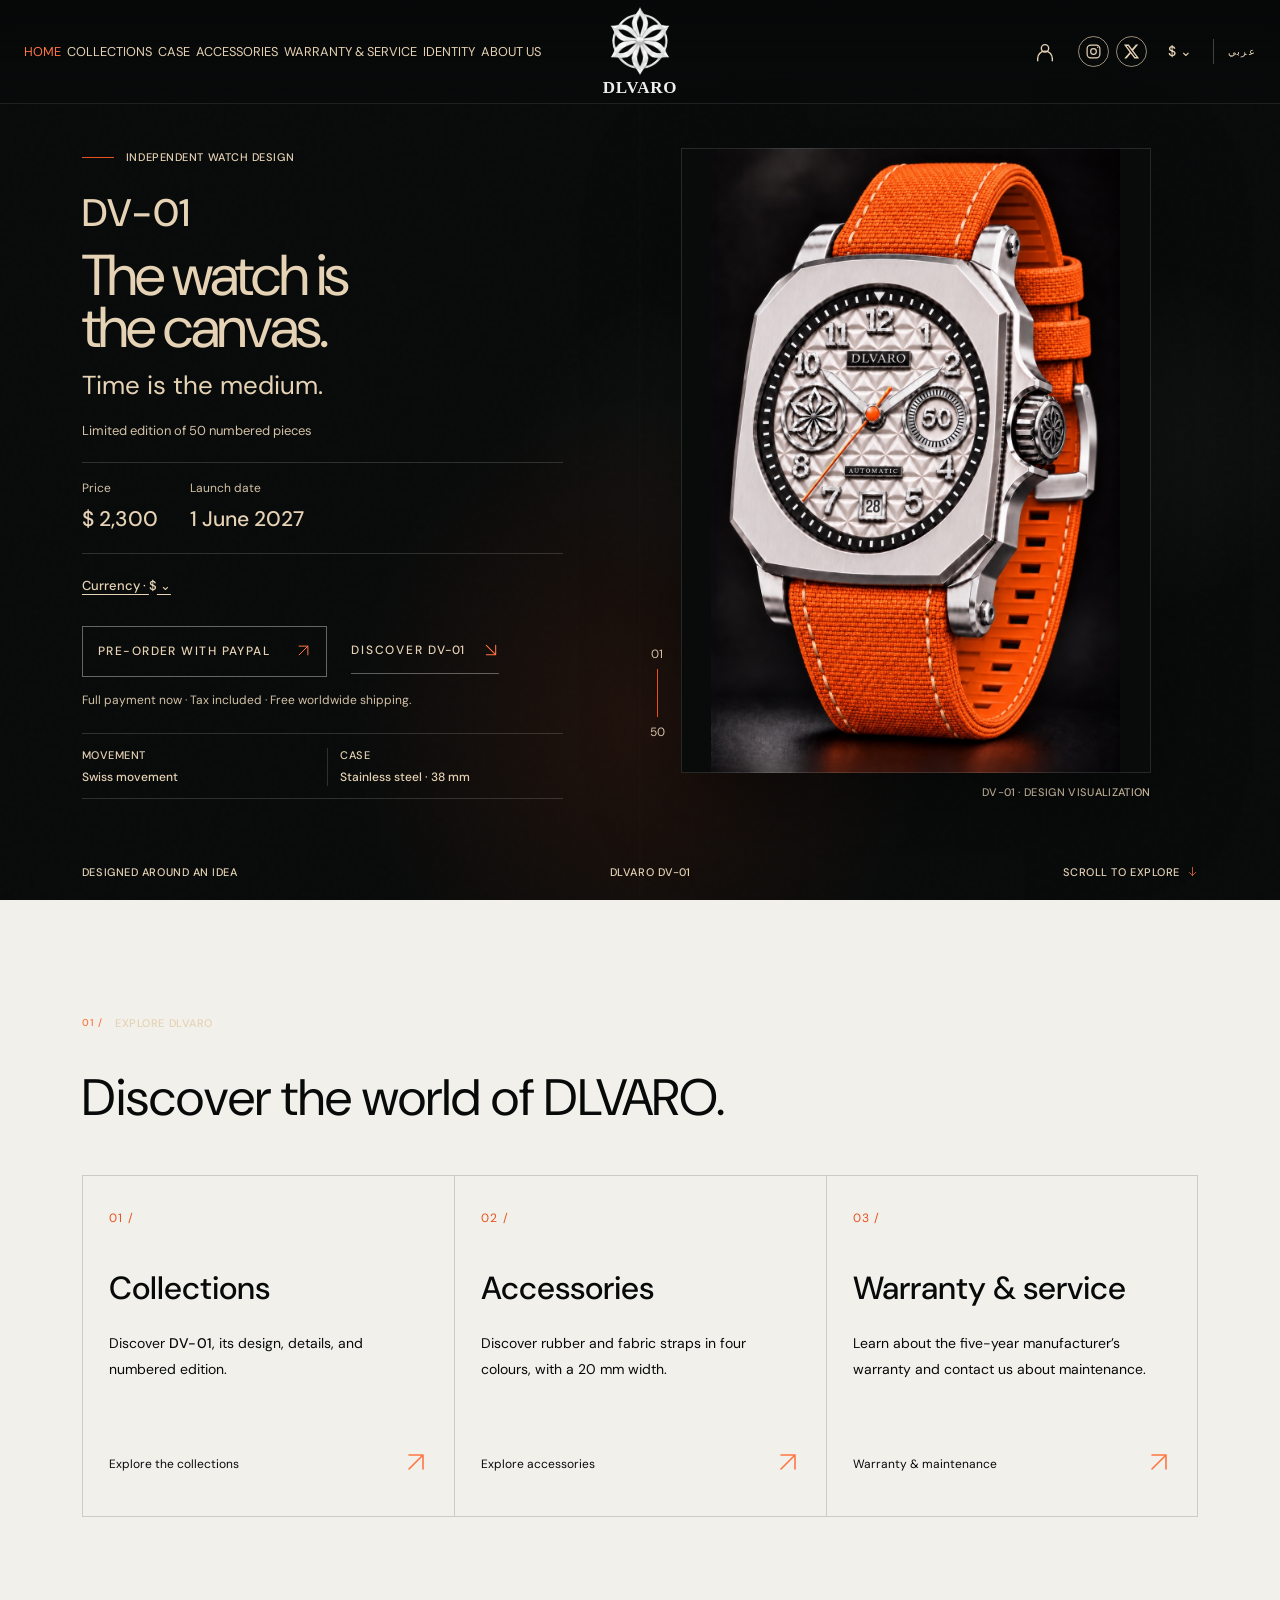
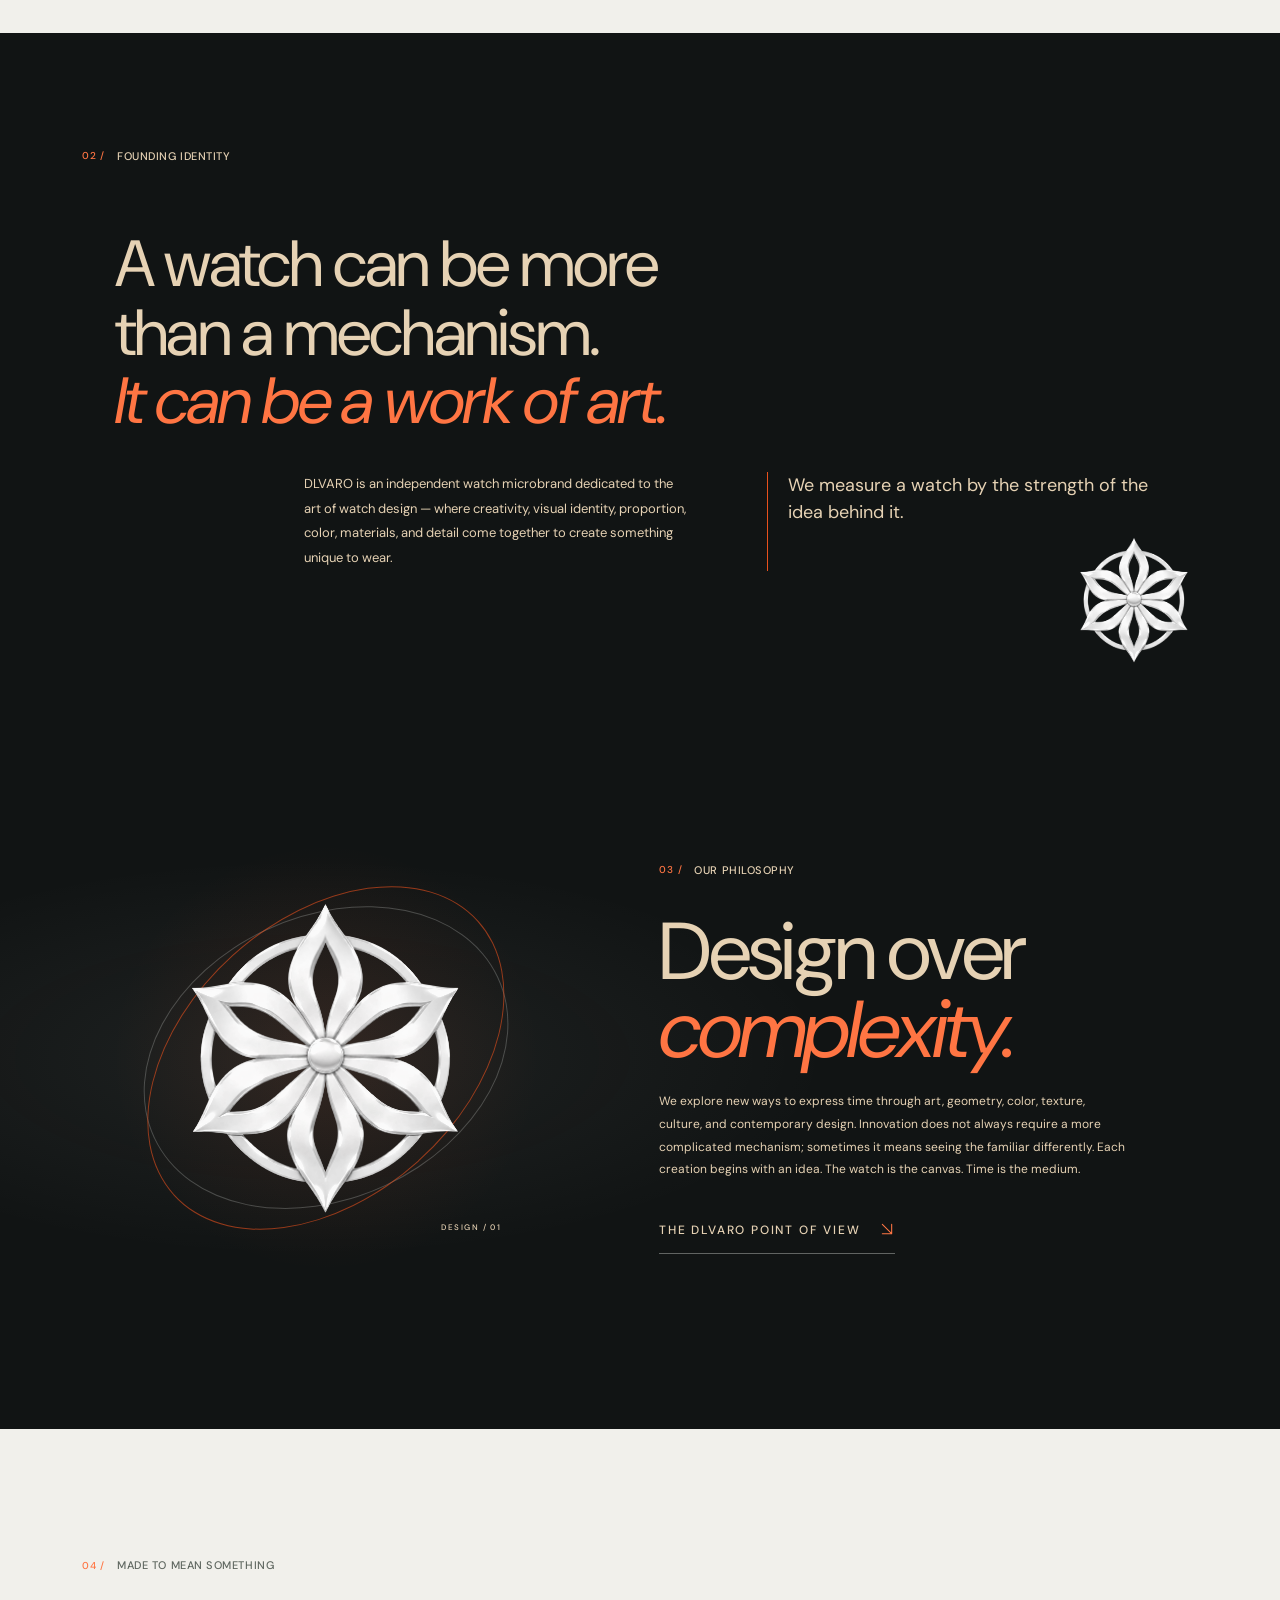
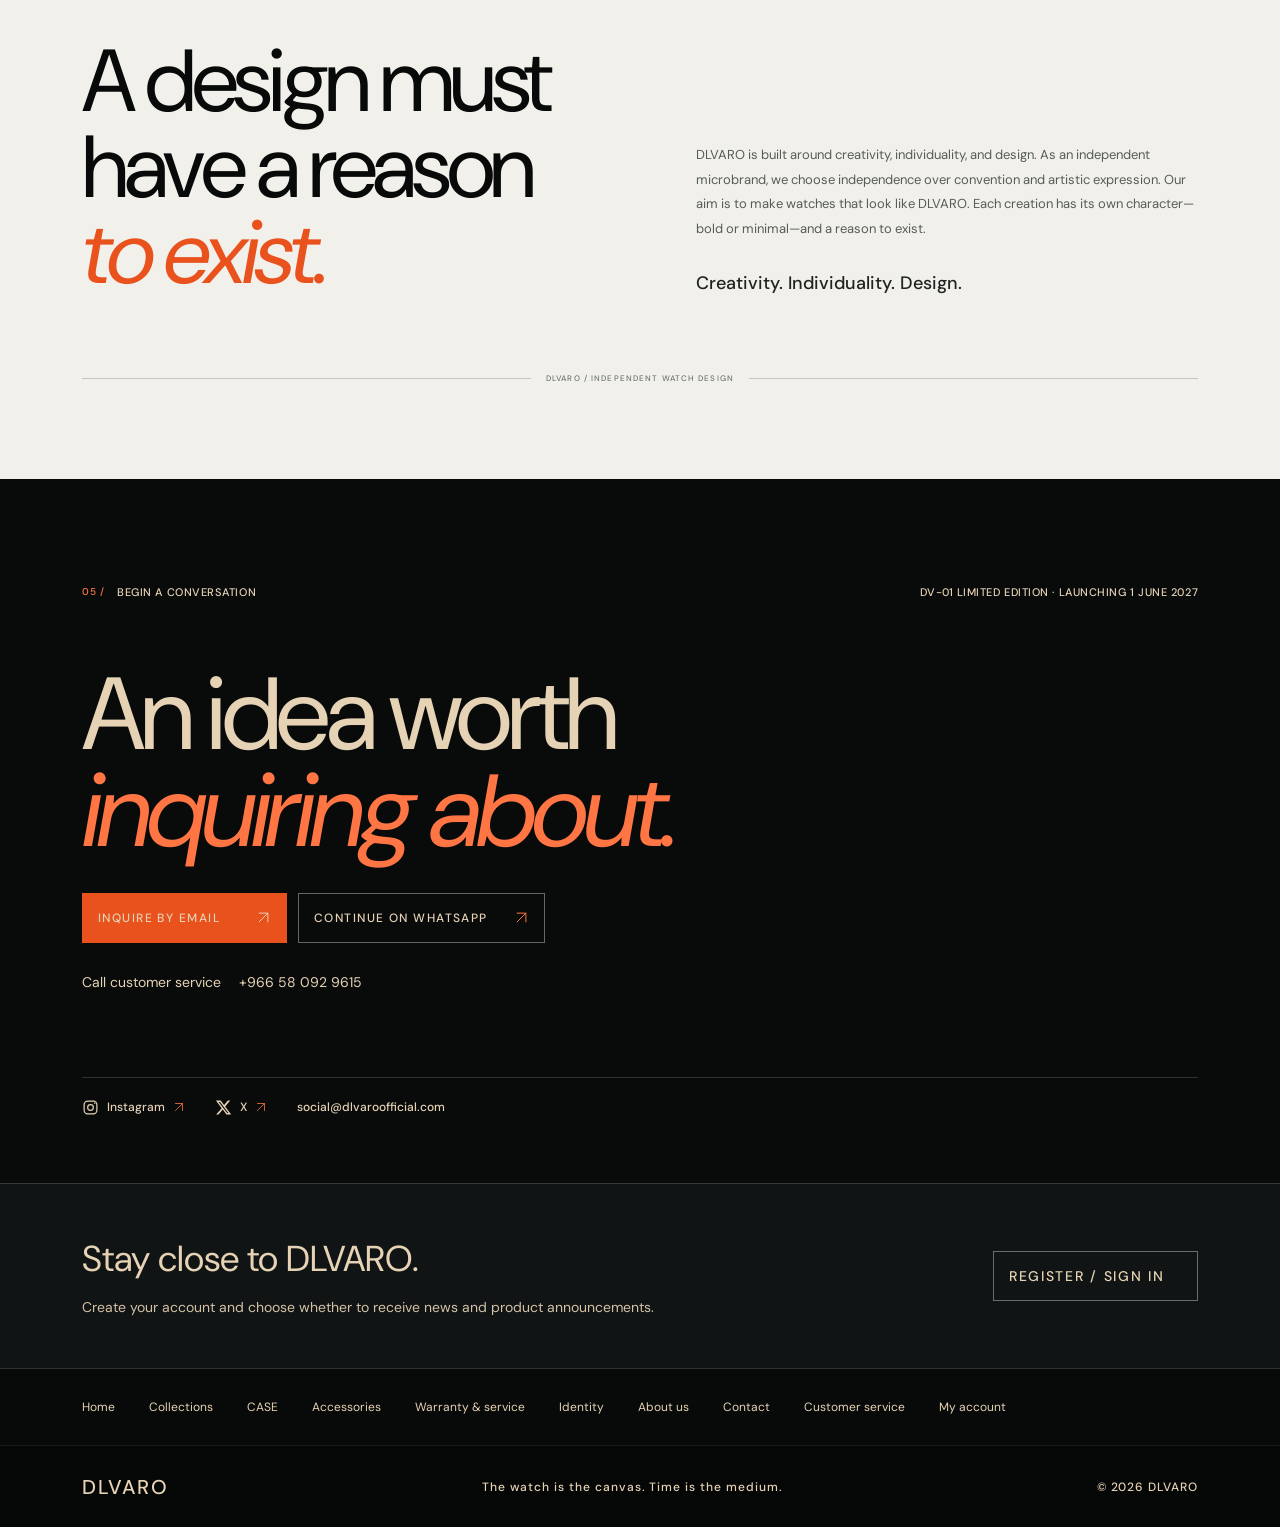
==== index.html @ 879e499f "Replace accessories imagery with four approved strap colours" ====
<!doctype html>
<html lang="en" dir="ltr">
<head>
  <meta charset="utf-8">
  <meta name="viewport" content="width=device-width, initial-scale=1">
  <meta name="theme-color" content="#090b0b">
  <meta name="description" content="Discover DLVARO DV-01: a limited edition of 50 numbered pieces. USD 2,300. Launching 1 June 2027.">
  <link rel="alternate" hreflang="en" href="index.html?lang=en">
  <link rel="alternate" hreflang="ar" href="index.html?lang=ar">
  <link rel="alternate" hreflang="x-default" href="index.html?lang=en">
  <title>DLVARO — Design over complexity</title>
  <script>try { if (!sessionStorage.getItem("dlvaro-splash-seen") && !matchMedia("(prefers-reduced-motion: reduce)").matches) document.documentElement.classList.add("splash-pending"); } catch (_) {}</script>
  <link rel="preload" as="image" href="assets/dv-01-watch-approved-20261121.jpg" fetchpriority="high" imagesrcset="assets/dv-01-watch-approved-20261121-640.jpg 640w, assets/dv-01-watch-approved-20261121.jpg 1014w" imagesizes="(min-width:1200px) 720px, 90vw">
  <link rel="preconnect" href="https://fonts.googleapis.com">
  <link rel="preconnect" href="https://fonts.gstatic.com" crossorigin>
  <link href="https://fonts.googleapis.com/css2?family=Cormorant+Garamond:wght@400;500;600&family=DM+Sans:wght@400;500;600&family=Noto+Naskh+Arabic:wght@400;500;600&family=Noto+Sans+Arabic:wght@400;500;600&display=swap" rel="stylesheet">
  <link rel="stylesheet" href="styles.css?v=extra-shine-20261121">
  <script src="image-quality.js?v=gloss-nickel-20261121" defer></script>
  <script src="app.js?v=accessories-four-20261121" defer></script>
  <link rel="stylesheet" href="currency.css?v=symbols-1">
  <script src="currency.js?v=trim-zeros-1" defer></script>
</head>
<body data-page="home">
  <a class="skip-link" href="#main" data-i18n="skip">Skip to content</a>
  <div class="brand-splash" aria-label="DLVARO opening animation">
    <button class="splash-skip" type="button" data-i18n="splashSkip">Skip intro</button>
    <div class="splash-lockup" aria-hidden="true">
      <img src="assets/dlvaro-emblem-gloss-nickel-20261121.png" width="1254" height="1254" alt="" srcset="assets/dlvaro-emblem-gloss-nickel-20261121-192.png 192w, assets/dlvaro-emblem-gloss-nickel-20261121-640.png 640w, assets/dlvaro-emblem-gloss-nickel-20261121.png 1254w" sizes="160px" decoding="async"><span class="brand-wordmark" dir="ltr">DLVARO</span>
      <p data-i18n="splashLine">The watch is the canvas. Time is the medium.</p>
    </div>
    <span class="splash-rule" aria-hidden="true"></span>
  </div>
  <header class="site-header">
    <a class="brand" href="index.html" aria-label="DLVARO home">
      <img src="assets/dlvaro-emblem-gloss-nickel-20261121.png" width="1254" height="1254" alt="" srcset="assets/dlvaro-emblem-gloss-nickel-20261121-192.png 192w, assets/dlvaro-emblem-gloss-nickel-20261121-640.png 640w, assets/dlvaro-emblem-gloss-nickel-20261121.png 1254w" sizes="160px" decoding="async"><span class="brand-wordmark" dir="ltr">DLVARO</span>
    </a>
    <nav class="primary-nav" id="primary-nav" aria-label="Primary navigation" data-i18n-aria="navLabel">
      <a href="index.html" data-i18n="navHome">Home</a>
      <a href="products.html" data-i18n="navProducts">Collections</a><a href="case.html" data-i18n="navCase">CASE</a>
      <a href="accessories.html" data-i18n="navAccessories">Accessories</a>
      <a href="service.html" data-i18n="navService">Warranty & service</a>
      <a href="identity.html" data-i18n="navVisualIdentity">Identity</a>
      <a href="about.html" data-i18n="navAbout">About us</a>
    </nav>
    <div class="header-actions"><a class="account-link-header" href="account.html" aria-label="My account" data-i18n-aria="accountNav"><svg viewBox="0 0 24 24" width="22" height="22" fill="none" stroke="currentColor" stroke-width="1.5" aria-hidden="true"><circle cx="12" cy="8" r="4"/><path d="M4 22v-3a8 8 0 0 1 16 0v3"/></svg></a>
      <a class="inquire-link" href="index.html#contact"><span data-i18n="navInquire">Inquire</span><span aria-hidden="true"><svg class='direction-arrow' viewBox='0 0 24 24' aria-hidden='true' focusable='false'><path d='M5 19 19 5M5 5h14v14'/></svg></span></a>
      <div class="header-social" aria-label="DLVARO social media">
        <a href="https://www.instagram.com/dlvaroofficial" target="_blank" rel="noopener noreferrer" aria-label="Instagram — DLVARO official profile"><svg class="social-icon instagram-icon" viewBox="0 0 24 24" aria-hidden="true"><rect x="3" y="3" width="18" height="18" rx="5"/><circle cx="12" cy="12" r="4"/><circle class="instagram-dot" cx="18" cy="6" r="1"/></svg></a>
        <a href="https://x.com/dlvaroofficial" target="_blank" rel="noopener noreferrer" aria-label="X — DLVARO official profile"><svg class="social-icon x-icon" viewBox="0 0 24 24" aria-hidden="true"><path d="M18.244 2.25h3.308l-7.227 8.26 8.502 11.24h-6.657l-5.214-6.817-5.967 6.817H1.68l7.73-8.835L1.254 2.25h6.826l4.713 6.231zm-1.161 17.52h1.833L7.084 4.126H5.117z"/></svg></a>
      </div>
      <button class="language-toggle" type="button" aria-label="Switch language">عربي</button>
      <button class="menu-toggle" type="button" aria-label="Open menu" aria-controls="primary-nav" aria-expanded="false"><span></span><span></span></button>
    </div>
  </header>

  <main id="main"><section class="hero" id="home" aria-labelledby="hero-title">
      <div class="hero-grain" aria-hidden="true"></div>
      <div class="hero-copy reveal">
        <p class="eyebrow"><span class="eyebrow-line"></span><span data-i18n="heroEyebrow">Independent watch design</span></p>
        <p class="hero-model" data-watch="model">DV-01</p>
        <h1 id="hero-title"><span data-i18n="heroLine1">The watch is</span><br><span data-i18n="heroLine2">the canvas.</span></h1>
        <p class="hero-subtitle" data-i18n="heroSubtitle">Time is the medium.</p>
        <p class="edition-summary" data-i18n="editionSummary">Limited edition of 50 numbered pieces</p>
<dl class="launch-details">
  <div><dt data-i18n="priceLabel">Price</dt><dd data-product-price aria-live="polite">$2,300</dd></div>
  <div><dt data-i18n="launchLabel">Launch date</dt><dd><time datetime="2027-06-01" data-i18n="launchDate">1 June 2027</time></dd></div>
</dl>
<div class="hero-product-actions"><a class="button-outline launch-cta" href="checkout.html?product=watch"><span data-i18n="watchCta">Pre-order with PayPal</span><span aria-hidden="true"><svg class='direction-arrow' viewBox='0 0 24 24' aria-hidden='true' focusable='false'><path d='M5 19 19 5M5 5h14v14'/></svg></span></a><a class="text-link" href="dv-01.html"><span data-i18n="heroCta">Discover DV-01</span><span class="link-arrow" aria-hidden="true"><svg class='direction-arrow' viewBox='0 0 24 24' aria-hidden='true' focusable='false'><path d='M5 5 19 19M5 19h14V5'/></svg></span></a></div>
<p class="interest-help" data-i18n="interestHelp">Full payment now · Tax included · Free worldwide shipping.</p>
        <div class="hero-technical" aria-label="DV-01 technical highlights" data-i18n-aria="technicalHighlights">
          <div><span data-i18n="specMovement">Movement</span><strong data-watch="movement">Swiss movement</strong></div>
          <div><span data-i18n="specCase">Case</span><strong data-watch="case">Stainless steel · 38 mm</strong></div>
          
        </div>
      </div>
      <div class="hero-product reveal">
        <div class="hero-image-frame"><img src="assets/dv-01-watch-approved-20261121.jpg" alt="DLVARO DV-01 Limited Edition watch with a silver case and orange hybrid strap" data-i18n-alt="heroWatchAlt" fetchpriority="high" srcset="assets/dv-01-watch-approved-20261121-640.jpg 640w, assets/dv-01-watch-approved-20261121.jpg 1014w" sizes="(min-width:1200px) 720px, 90vw" decoding="async"></div>
        <div class="hero-index"><span>01</span><span class="index-rule"></span><span>50</span></div>
        <p class="hero-caption" data-i18n="heroCaption">A first expression of the DLVARO identity</p>
      </div>
      <div class="hero-bottom"><span data-i18n="heroBottomLeft">Designed around an idea</span><span dir="ltr">DLVARO DV-01</span><span data-i18n="heroBottomRight">Scroll to explore&nbsp; <svg class='direction-arrow' viewBox='0 0 24 24' aria-hidden='true' focusable='false'><path d='M12 3v18M5 14l7 7 7-7'/></svg></span></div>
    </section><section class="site-sections section-pad" aria-labelledby="sections-title"><div class="section-kicker reveal"><span>01 /</span><span data-i18n="explore">Explore DLVARO</span></div><h2 id="sections-title" class="reveal" data-i18n="sectionsTitle">Three ways to explore.</h2><div class="section-cards">
  <a class="section-card reveal" href="products.html"><span class="section-number">01 /</span><h3 data-i18n="navProducts">Collections</h3><p data-i18n="productsShort">Discover DV-01, its design, details, and numbered edition.</p><span class="section-card-cta"><span data-i18n="exploreProducts">Explore the collections</span><span aria-hidden="true"><svg class='direction-arrow' viewBox='0 0 24 24' aria-hidden='true' focusable='false'><path d='M5 19 19 5M5 5h14v14'/></svg></span></span></a>
  <a class="section-card reveal" href="accessories.html"><span class="section-number">02 /</span><h3 data-i18n="navAccessories">Accessories</h3><p data-i18n="accessoriesShort">Discover rubber and fabric straps in eight colours, with a 20 mm width.</p><span class="section-card-cta"><span data-i18n="exploreAccessories">Explore accessories</span><span aria-hidden="true"><svg class='direction-arrow' viewBox='0 0 24 24' aria-hidden='true' focusable='false'><path d='M5 19 19 5M5 5h14v14'/></svg></span></span></a>
  <a class="section-card reveal" href="service.html"><span class="section-number">03 /</span><h3 data-i18n="navService">Warranty & service</h3><p data-i18n="serviceShort">Learn about the five-year manufacturer’s warranty and contact us about maintenance.</p><span class="section-card-cta"><span data-i18n="exploreService">Contact for support</span><span aria-hidden="true"><svg class='direction-arrow' viewBox='0 0 24 24' aria-hidden='true' focusable='false'><path d='M5 19 19 5M5 5h14v14'/></svg></span></span></a>
</div></section><section class="manifesto section-pad" id="identity">
      <div class="section-kicker reveal"><span>02 /</span><span data-i18n="manifestoKicker">Founding identity</span></div>
      <div class="manifesto-body reveal">
        <h2 data-i18n="manifestoQuote">A watch can be more than a mechanism.<br><em>It can be a work of art.</em></h2>
        <div class="manifesto-detail">
          <p data-i18n="manifestoText">DLVARO is an independent watch microbrand dedicated to the art of watch design — where creativity, visual identity, proportion, color, materials, and detail come together to create something unique to wear.</p>
          <p class="manifesto-note" data-i18n="manifestoNote">We measure a watch by the strength of the idea behind it.</p>
        </div>
      </div>
      <div class="manifesto-stamp" aria-hidden="true"><img src="assets/dlvaro-emblem-gloss-nickel-20261121.png" alt="" width="1254" height="1254" loading="lazy" decoding="async" srcset="assets/dlvaro-emblem-gloss-nickel-20261121-192.png 192w, assets/dlvaro-emblem-gloss-nickel-20261121-640.png 640w, assets/dlvaro-emblem-gloss-nickel-20261121.png 1254w" sizes="(min-width:1200px) 720px, 90vw"></div>
    </section><section class="philosophy section-pad">
      <div class="philosophy-visual" aria-hidden="true"><div class="orbit orbit-one"></div><div class="orbit orbit-two"></div><div class="orbit-core"><img src="assets/dlvaro-emblem-gloss-nickel-20261121.png" alt="" width="1254" height="1254" loading="lazy" decoding="async" srcset="assets/dlvaro-emblem-gloss-nickel-20261121-192.png 192w, assets/dlvaro-emblem-gloss-nickel-20261121-640.png 640w, assets/dlvaro-emblem-gloss-nickel-20261121.png 1254w" sizes="(min-width:1200px) 720px, 90vw"></div><span class="orbit-label">DESIGN / 01</span></div>
      <div class="philosophy-copy reveal">
        <div class="section-kicker"><span>03 /</span><span data-i18n="philosophyKicker">Our philosophy</span></div>
        <h2 data-i18n="philosophyTitle">Design over<br><em>complexity.</em></h2>
        <p data-i18n="philosophyText">Innovation does not always require a more complicated mechanism. Sometimes it is seeing the familiar differently. Each creation begins with an idea. The watch is the canvas. Time is the medium.</p>
        <a class="text-link" href="about.html"><span data-i18n="philosophyCta">The DLVARO point of view</span><span class="link-arrow" aria-hidden="true"><svg class='direction-arrow' viewBox='0 0 24 24' aria-hidden='true' focusable='false'><path d='M5 5 19 19M5 19h14V5'/></svg></span></a>
      </div>
    </section><section class="story section-pad" id="story">
      <div class="section-kicker reveal"><span>04 /</span><span data-i18n="storyKicker">Made to mean something</span></div>
      <div class="story-grid">
        <h2 class="reveal" data-i18n="storyTitle">A design must<br>have a reason<br><em>to exist.</em></h2>
        <div class="story-text reveal">
          <p data-i18n="storyText">DLVARO is built around creativity, individuality, and design. As an independent microbrand, we choose independence over convention and artistic expression. Our aim is to make watches that look like DLVARO. Each creation has its own character—bold or minimal—and a reason to exist.</p>
          <p class="story-signoff" data-i18n="storySignoff">Creativity. Individuality. Design.</p>
        </div>
      </div>
      <div class="story-rule"><span></span><span>DLVARO / INDEPENDENT WATCH DESIGN</span><span></span></div>
    </section><section class="contact section-pad" id="contact">
      <div class="contact-top reveal"><div class="section-kicker"><span>05 /</span><span data-i18n="contactKicker">Begin a conversation</span></div><p><span>DV-01 LIMITED EDITION · </span><span data-watch="availability">Coming soon</span></p></div>
      <h2 class="contact-title reveal" data-i18n="contactTitle">An idea worth<br><em>inquiring about.</em></h2>
      <div class="contact-actions reveal">
        <a class="button-solid" href="mailto:social@dlvaroofficial.com?subject=DV-01%20Limited%20Edition%20Inquiry"><span data-i18n="emailCta">Inquire by email</span><span aria-hidden="true"><svg class='direction-arrow' viewBox='0 0 24 24' aria-hidden='true' focusable='false'><path d='M5 19 19 5M5 5h14v14'/></svg></span></a>
        <a class="button-outline light" href="https://wa.me/966580929615" target="_blank" rel="noopener noreferrer"><span data-i18n="whatsappCta">Continue on WhatsApp</span><span aria-hidden="true"><svg class='direction-arrow' viewBox='0 0 24 24' aria-hidden='true' focusable='false'><path d='M5 19 19 5M5 5h14v14'/></svg></span></a>
      </div>
      <div class="contact-phone"><a class="customer-phone" href="tel:+966580929615"><span data-i18n="phoneCta">Call customer service</span><bdi dir="ltr">+966 58 092 9615</bdi></a></div><div class="social-links"><a href="https://www.instagram.com/dlvaroofficial" target="_blank" rel="noopener noreferrer"><svg class="social-icon instagram-icon" viewBox="0 0 24 24" aria-hidden="true"><rect x="3" y="3" width="18" height="18" rx="5"/><circle cx="12" cy="12" r="4"/><circle class="instagram-dot" cx="18" cy="6" r="1"/></svg><span>Instagram</span><span aria-hidden="true"><svg class='direction-arrow' viewBox='0 0 24 24' aria-hidden='true' focusable='false'><path d='M5 19 19 5M5 5h14v14'/></svg></span></a><a href="https://x.com/dlvaroofficial" target="_blank" rel="noopener noreferrer"><svg class="social-icon x-icon" viewBox="0 0 24 24" aria-hidden="true"><path d="M18.244 2.25h3.308l-7.227 8.26 8.502 11.24h-6.657l-5.214-6.817-5.967 6.817H1.68l7.73-8.835L1.254 2.25h6.826l4.713 6.231zm-1.161 17.52h1.833L7.084 4.126H5.117z"/></svg><span>X</span><span aria-hidden="true"><svg class='direction-arrow' viewBox='0 0 24 24' aria-hidden='true' focusable='false'><path d='M5 19 19 5M5 5h14v14'/></svg></span></a><a href="mailto:social@dlvaroofficial.com">social@dlvaroofficial.com</a></div>
    </section></main>

  <section class="membership-invite"><div><h2 data-i18n="joinTitle" >Stay close to DLVARO.</h2><p data-i18n="joinText" >Create your account and choose whether to receive news and product announcements.</p></div><a class="button-outline" href="account.html" data-i18n="joinCta">Register / Sign in</a></section>
<nav class="footer-map" aria-label="Site map" data-i18n-aria="siteMap">
  <a href="index.html" data-i18n="navHome">Home</a><a href="products.html" data-i18n="navProducts">Collections</a><a href="case.html" data-i18n="navCase">CASE</a><a href="accessories.html" data-i18n="navAccessories">Accessories</a><a href="service.html" data-i18n="navService">Warranty & service</a><a href="identity.html" data-i18n="navVisualIdentity">Identity</a>
      <a href="about.html" data-i18n="navAbout">About us</a><a href="index.html#contact" data-i18n="navContact">Contact</a>
<a href="service.html#customer-service" data-i18n="customerService">Customer service</a><a href="account.html" data-i18n="accountNav">My account</a></nav>
<footer class="site-footer"><a class="footer-brand" href="index.html">DLVARO</a><p data-i18n="footerLine">The watch is the canvas. Time is the medium.</p><span>© <span id="year"></span> DLVARO</span></footer>
</body>
</html>
---- styles.css ----
:root {
  color-scheme: dark;
  --ink: #080a0a;
  --ink-raised: #111414;
  --ink-panel: #171a19;
  --paper: #e8e7e1;
  --paper-soft: #f1f0eb;
  --text-warm: #e6d2b4;
  --text-warm-soft: #d4c2a7;
  --silver: #c9cbc7;
  --silver-muted: #9da29e;
  --orange: #e9511d;
  --orange-light: #ff7543;
  --rule-dark: rgba(238, 240, 234, .16);
  --rule-light: rgba(17, 20, 19, .17);
  --serif: var(--sans);
  --sans: "DM Sans", "Helvetica Neue", Arial, sans-serif;
  --arabic-serif: var(--arabic-sans);
  --arabic-sans: "Noto Sans Arabic", "Geeza Pro", Tahoma, sans-serif;
  --page-pad: clamp(22px, 6.4vw, 112px);
  --content: 1440px;
}
* { box-sizing: border-box; }
.model-code { display: inline-block; white-space: nowrap; font-family: var(--sans) !important; font-variant-numeric: lining-nums; font-feature-settings: normal; font-weight: 500; letter-spacing: .015em; }
.brand-splash {
  position: fixed; z-index: 1000; inset: 0; display: grid; place-items: center; overflow: hidden;
  background: radial-gradient(ellipse at 50% 52%, rgba(225, 230, 225, .08), transparent 31%), #080a0a;
  color: var(--text-warm); opacity: 0; visibility: hidden; pointer-events: none;
  transition: opacity .55s ease, visibility .55s ease;
}
.brand-splash::before {
  content: ""; position: absolute; inset: 0; opacity: .15; pointer-events: none;
  background: linear-gradient(90deg, transparent calc(50% - .5px), rgba(238, 240, 234, .22) 50%, transparent calc(50% + .5px));
}
.splash-pending .brand-splash { opacity: 1; visibility: visible; pointer-events: auto; animation: splash-failsafe 3.2s linear forwards; }
.splash-exit .brand-splash { opacity: 0; pointer-events: none; }
.splash-lockup { position: relative; display: grid; justify-items: center; gap: 20px; opacity: 0; animation: splash-lockup-reveal .95s .12s cubic-bezier(.2,.7,.25,1) forwards; }
.splash-lockup img { width: clamp(180px, 27vw, 310px); max-height: 47svh; object-fit: contain; filter: drop-shadow(0 20px 45px rgba(0,0,0,.55)); }
.splash-lockup p { color: var(--text-warm); font: 500 9px/1.5 var(--sans); letter-spacing: .22em; text-align: center; text-transform: uppercase; }
.splash-rule { position: absolute; top: calc(50% + clamp(110px, 25vh, 230px)); width: 58px; height: 1px; background: var(--orange); transform: scaleX(0); animation: splash-rule-reveal .75s .4s ease-out forwards; }
.splash-skip { position: absolute; z-index: 1; top: 26px; inset-inline-end: var(--page-pad); padding: 9px 12px; border: 1px solid rgba(238,240,234,.28); background: transparent; color: var(--text-warm); cursor: pointer; font: 500 8px/1.5 var(--sans); letter-spacing: .14em; text-transform: uppercase; }
.splash-skip:hover { border-color: var(--orange-light); color: var(--text-warm); }
@keyframes splash-lockup-reveal { from { opacity: 0; transform: translateY(14px) scale(.97); filter: blur(7px); } to { opacity: 1; transform: translateY(0) scale(1); filter: blur(0); } }
@keyframes splash-rule-reveal { to { transform: scaleX(1); } }
@keyframes splash-failsafe { 0%, 82% { opacity: 1; visibility: visible; } 100% { opacity: 0; visibility: hidden; } }
html { scroll-behavior: smooth; scroll-padding-top: 88px; }
body {
  margin: 0;
  background: var(--ink);
  color: var(--text-warm);
  font: 400 14px/1.7 var(--sans);
  -webkit-font-smoothing: antialiased;
  text-rendering: optimizeLegibility;
}
body.menu-open { overflow: hidden; }
a { color: inherit; text-decoration: none; }
button { font: inherit; }
img { display: block; max-width: 100%; }
h1, h2, h3, p, figure { margin: 0; }
::selection { color: var(--text-warm); background: var(--orange); }
:focus-visible { outline: 2px solid var(--orange-light); outline-offset: 4px; }
.skip-link {
  position: fixed; z-index: 100; top: 10px; inset-inline-start: 10px;
  padding: 10px 16px; color: var(--text-warm); background: var(--orange);
  transform: translateY(-160%);
}
.skip-link:focus { transform: translateY(0); }
.site-header {
  position: absolute; inset: 0 0 auto; z-index: 20;
  height: 104px; padding-inline: var(--page-pad);
  display: grid; grid-template-columns: 1fr auto 1fr; align-items: center;
  color: var(--text-warm);
  border-bottom: 1px solid rgba(238, 240, 234, .11);
  background: linear-gradient(180deg, rgba(6, 8, 8, .84), rgba(6, 8, 8, .18));
  backdrop-filter: blur(10px);
}
.brand { width: 96px; height: 100px; display: grid; place-items: center; }
.brand img { width: 92px; height: 98px; object-fit: contain; }
.primary-nav { display: flex; align-items: center; justify-content: center; gap: clamp(22px, 3.5vw, 52px); }
.primary-nav a, .inquire-link, .language-toggle {
  font-size: 10px; letter-spacing: .13em; text-transform: uppercase;
}
.primary-nav a { color: var(--text-warm); transition: color .2s ease; }
.primary-nav a:hover, .social-links a:hover { color: var(--orange-light); }
.header-actions { display: flex; justify-content: flex-end; align-items: center; gap: 18px; }
.inquire-link { display: inline-flex; align-items: center; gap: 9px; white-space: nowrap; }
.inquire-link span:last-child { color: var(--orange-light); font-size: 15px; }
.header-social { display: flex; align-items: center; gap: 7px; }
.header-social a {
  width: 31px; height: 31px; display: grid; place-items: center; border-radius: 50%;
  color: var(--text-warm); border: 1px solid rgba(238, 240, 234, .32);
  transition: color .2s ease, border-color .2s ease, background .2s ease;
}
.header-social a:hover { color: var(--orange-light); border-color: var(--orange-light); background: rgba(233, 81, 29, .1); }
.social-icon { display: block; width: 17px; height: 17px; flex: none; }
.instagram-icon { fill: none; stroke: currentColor; stroke-width: 1.7; }
.instagram-dot { fill: currentColor; stroke: none; }
.x-icon { fill: currentColor; }
.language-toggle {
  color: var(--text-warm); cursor: pointer; border: 0;
  border-inline-start: 1px solid rgba(238, 240, 234, .25);
  background: transparent; padding: 4px 0 4px 14px; white-space: nowrap;
}
.menu-toggle { display: none; }

main, footer { overflow: clip; }
.hero {
  position: relative; isolation: isolate; overflow: hidden;
  min-height: min(900px, 100svh); padding: 124px var(--page-pad) 76px;
  display: grid; grid-template-columns: minmax(0, .92fr) minmax(0, 1.08fr);
  align-items: center; gap: clamp(32px, 5.5vw, 84px);
  background:
    radial-gradient(ellipse at 73% 49%, rgba(218, 224, 217, .075), transparent 32%),
    radial-gradient(ellipse at 50% 80%, rgba(233, 81, 29, .11), transparent 32%),
    var(--ink);
}
.hero::before {
  content: ""; position: absolute; z-index: -1; inset: 0;
  opacity: .14; pointer-events: none;
  background: linear-gradient(90deg, transparent 49.94%, rgba(236, 238, 233, .16) 50%, transparent 50.06%);
}
.hero-grain {
  position: absolute; z-index: -1; inset: 0; pointer-events: none; opacity: .08;
  background-image: url("data:image/svg+xml,%3Csvg viewBox='0 0 180 180' xmlns='http://www.w3.org/2000/svg'%3E%3Cfilter id='n'%3E%3CfeTurbulence type='fractalNoise' baseFrequency='.94' numOctaves='3' stitchTiles='stitch'/%3E%3C/filter%3E%3Crect width='100%25' height='100%25' filter='url(%23n)' opacity='.18'/%3E%3C/svg%3E");
}
.hero-copy { position: relative; z-index: 2; max-width: 590px; }
.eyebrow, .section-kicker {
  display: flex; align-items: center; gap: 12px;
  color: var(--text-warm); font: 500 9px/1.5 var(--sans);
  letter-spacing: .18em; text-transform: uppercase;
}
.eyebrow-line { width: 32px; height: 1px; background: var(--orange); }
.hero h1 {
  margin: 34px 0 15px; max-width: 680px;
  color: var(--text-warm); font: 400 clamp(58px, 6.3vw, 92px)/.91 var(--serif);
  letter-spacing: -.042em; text-wrap: balance;
}
.hero h1 em { color: var(--text-warm-soft); font-weight: 400; }
.hero-subtitle { color: var(--text-warm); font: 400 clamp(20px, 2.1vw, 26px)/1.2 var(--serif); margin-bottom: 27px; }
.text-link {
  width: fit-content; display: inline-flex; align-items: center; gap: 19px;
  padding: 11px 0; border-bottom: 1px solid rgba(238, 240, 234, .36);
  color: var(--text-warm); font: 500 9px/1.4 var(--sans);
  letter-spacing: .15em; text-transform: uppercase;
}
.link-arrow { color: var(--orange-light); font-size: 16px; transition: transform .2s ease; }
.text-link:hover .link-arrow { transform: translate(3px, 3px); }
.hero-technical {
  display: grid; grid-template-columns: 1.1fr 1fr .8fr; gap: 10px;
  margin-top: 36px; padding: 14px 0 12px;
  border-top: 1px solid var(--rule-dark); border-bottom: 1px solid var(--rule-dark);
}
.hero-technical div { display: flex; flex-direction: column; gap: 4px; min-width: 0; }
.hero-technical div + div { padding-inline-start: 12px; border-inline-start: 1px solid var(--rule-dark); }
.hero-technical span { color: var(--text-warm); font: 500 8px/1.4 var(--sans); letter-spacing: .12em; text-transform: uppercase; }
.hero-technical strong { color: var(--text-warm); font: 500 10px/1.5 var(--sans); white-space: nowrap; }
.hero-product { position: relative; z-index: 1; width: min(100%, 470px); justify-self: center; }
.hero-image-frame {
  position: relative; width: 100%; aspect-ratio: 1087 / 1446; max-height: min(72svh, 740px);
  overflow: hidden; background: #090b0b; box-shadow: 0 28px 84px rgba(0, 0, 0, .42);
}
.hero-image-frame::after { content: ""; position: absolute; inset: 0; border: 1px solid rgba(238, 240, 234, .12); pointer-events: none; }
.hero-image-frame img { width: 100%; height: 100%; object-fit: contain; }
.hero-index {
  position: absolute; inset-inline-start: -31px; bottom: 62px;
  display: flex; flex-direction: column; align-items: center; gap: 9px;
  color: var(--text-warm-soft); font: 400 12px/1 var(--serif);
}
.index-rule { width: 1px; height: 48px; background: var(--orange); }
.hero-caption {
  position: absolute; inset-inline-end: 0; bottom: -29px;
  color: var(--text-warm); font: 500 8px/1.4 var(--sans); letter-spacing: .12em; text-transform: uppercase;
}
.hero-bottom {
  position: absolute; inset: auto var(--page-pad) 20px; z-index: 2;
  display: flex; justify-content: space-between; gap: 18px;
  color: var(--text-warm); font: 500 8px/1.4 var(--sans); letter-spacing: .14em; text-transform: uppercase;
}
.hero-bottom span:nth-child(2) { color: var(--text-warm); }
.section-pad { padding: clamp(82px, 9vw, 136px) var(--page-pad); }
.manifesto {
  position: relative; overflow: hidden; min-height: 560px;
  background: #111414; color: var(--text-warm);
}
.section-kicker span:first-child { color: var(--orange-light); font: 500 10px/1 var(--sans); letter-spacing: .08em; }
.manifesto-body { position: relative; z-index: 1; max-width: 1050px; margin: 66px auto 0; }
.manifesto h2 {
  max-width: 920px; margin-bottom: 36px;
  color: var(--text-warm); font: 400 clamp(39px, 5.1vw, 68px)/1.05 var(--serif);
  letter-spacing: -.027em; text-wrap: balance;
}
.manifesto h2 em { color: var(--orange-light); font-weight: 400; }
.manifesto-detail {
  display: grid; grid-template-columns: 1fr 1fr; gap: clamp(28px, 6vw, 80px);
  max-width: 850px; margin-inline-start: 18%; color: var(--text-warm);
  font: 400 13px/1.9 var(--sans);
}
.manifesto-note {
  padding-inline-start: 20px; border-inline-start: 1px solid var(--orange);
  color: var(--text-warm); font: 400 18px/1.5 var(--serif);
}
.manifesto-stamp {
  position: absolute; inset-inline-end: var(--page-pad); bottom: 22px;
  width: clamp(86px, 10vw, 140px); aspect-ratio: 1;
  opacity: .38; mix-blend-mode: screen; pointer-events: none;
}
.manifesto-stamp img, .orbit-core img { display: block; width: 100%; height: 100%; object-fit: contain; }
.collection { background: var(--paper); color: var(--ink); }
.collection .section-kicker, .story .section-kicker { color: #616862; }
.collection-heading { display: flex; justify-content: space-between; align-items: end; gap: 28px; margin-bottom: 38px; }
.collection-heading p { color: #515852; font: 400 18px/1.5 var(--serif); }
.watch-card {
  display: grid; grid-template-columns: minmax(240px, .75fr) minmax(0, 1.25fr);
  min-height: 520px; background: var(--ink); color: var(--text-warm);
}
.watch-edition-panel {
  position: relative; overflow: hidden; min-height: 470px; padding: 40px;
  display: flex; flex-direction: column; justify-content: center; align-items: center;
  background: radial-gradient(ellipse at 50% 54%, rgba(221, 225, 219, .1), transparent 55%), #0a0c0c;
  border-inline-end: 1px solid var(--rule-dark); text-align: center;
}
.watch-edition-panel::before, .watch-edition-panel::after {
  content: ""; position: absolute; width: 68%; height: 1px; background: rgba(238, 240, 234, .1);
}
.watch-edition-panel::before { top: 26%; }
.watch-edition-panel::after { bottom: 26%; }
.edition-overline { color: var(--text-warm); font: 500 8px/1.4 var(--sans); letter-spacing: .2em; }
.watch-edition-panel strong { color: var(--text-warm); font: 400 clamp(110px, 15vw, 210px)/.9 var(--serif); letter-spacing: -.06em; }
.watch-edition-panel>span:nth-of-type(2) { color: var(--text-warm); font: 500 8px/1.4 var(--sans); letter-spacing: .17em; text-transform: uppercase; }
.edition-divider { width: 35px; height: 1px; margin: 27px 0 18px; background: var(--orange); }
.edition-mark { color: var(--text-warm-soft); font: 400 15px/1.2 var(--serif); letter-spacing: .12em; }
.watch-information { padding: clamp(34px, 5.4vw, 74px); display: flex; flex-direction: column; align-items: flex-start; }
.watch-topline { display: flex; align-items: center; gap: 12px; color: var(--text-warm); font: 500 8px/1.5 var(--sans); letter-spacing: .14em; text-transform: uppercase; }
.orange-dot { width: 6px; height: 6px; flex: none; border-radius: 50%; background: var(--orange); }
.watch-information h2 { margin-top: 24px; color: var(--text-warm); font: 400 clamp(66px, 8vw, 104px)/.92 var(--serif); letter-spacing: -.05em; }
.watch-subtitle { margin: 4px 0 20px; color: var(--orange-light); font: 400 18px/1.4 var(--serif); }
.watch-description { max-width: 490px; margin-bottom: 27px; color: var(--text-warm); font: 400 12px/1.85 var(--sans); }
.watch-specs { display: grid; grid-template-columns: repeat(2, minmax(0, 1fr)); width: 100%; margin-bottom: 27px; border-top: 1px solid var(--rule-dark); }
.watch-specs div { display: flex; flex-direction: column; gap: 4px; min-width: 0; padding: 12px 10px 12px 0; border-bottom: 1px solid var(--rule-dark); }
.watch-specs span { color: var(--text-warm); font: 500 8px/1.5 var(--sans); letter-spacing: .12em; text-transform: uppercase; }
.watch-specs strong { color: var(--text-warm); font: 500 10px/1.6 var(--sans); }
.button-outline, .button-solid {
  display: inline-flex; align-items: center; justify-content: space-between; gap: 26px;
  min-width: 205px; padding: 13px 15px; border: 1px solid rgba(238, 240, 234, .4);
  color: var(--text-warm); font: 500 9px/1.5 var(--sans); letter-spacing: .12em; text-transform: uppercase;
  transition: background .2s ease, border-color .2s ease, color .2s ease;
}
.button-outline:hover { border-color: var(--orange); background: var(--orange); color: var(--text-warm); }
.button-outline span:last-child, .button-solid span:last-child { color: var(--orange-light); font-size: 15px; }
.button-solid { border-color: var(--orange); background: var(--orange); color: var(--text-warm); }
.button-solid:hover { border-color: var(--orange-light); background: var(--orange-light); }
.button-solid span:last-child { color: var(--text-warm); }
.coming-soon { margin-top: 12px; color: var(--text-warm); font: 500 9px/1.5 var(--sans); letter-spacing: .1em; }
.watch-page-link { margin-top: 18px; color: var(--text-warm); font-size: 10px; border-bottom: 1px solid rgba(238, 240, 234, .28); padding-bottom: 5px; }
.collection .visual-note { margin-top: 15px; color: #6b726c; text-align: end; font-size: 8px; }
.product-gallery { background: #0b0e0e; color: var(--text-warm); }
.product-gallery .section-kicker { color: var(--text-warm); }
.gallery-heading { display: grid; grid-template-columns: .7fr 1.3fr auto; align-items: start; gap: 30px; margin-bottom: 30px; }
.gallery-heading h2 { margin: 0 0 16px; color: var(--text-warm); font: 400 clamp(48px, 6.2vw, 84px)/.95 var(--serif); letter-spacing: -.04em; text-wrap: balance; }
.gallery-heading h2 em { color: var(--text-warm-soft); font-weight: 400; }
.gallery-heading p { max-width: 440px; color: var(--text-warm); font: 400 13px/1.8 var(--sans); }
.gallery-controls { display: flex; align-items: center; align-self: end; gap: 12px; padding-bottom: 3px; }
.gallery-controls button { width: 38px; height: 38px; display: grid; place-items: center; border: 1px solid rgba(238,240,234,.3); border-radius: 50%; background: transparent; color: var(--text-warm); cursor: pointer; transition: border-color .2s ease, color .2s ease, background .2s ease; }
.gallery-controls button:hover:not(:disabled) { border-color: var(--orange); background: var(--orange); color: var(--text-warm); }
.gallery-controls button:disabled { opacity: .35; cursor: default; }
.gallery-controls button span { font: 400 18px/1 var(--sans); }
.gallery-progress { min-width: 56px; color: var(--text-warm); font: 500 9px/1 var(--sans); letter-spacing: .12em; text-align: center; }
.gallery-progress strong { color: var(--orange-light); font-weight: 600; }
.gallery-grid { display: flex; align-items: stretch; gap: 14px; overflow-x: auto; padding-bottom: 4px; direction: ltr; scroll-snap-type: x mandatory; scroll-behavior: smooth; overscroll-behavior-inline: contain; scrollbar-width: none; -webkit-overflow-scrolling: touch; }
.gallery-grid::-webkit-scrollbar { display: none; }
.gallery-card {
  display: flex; flex: 0 0 clamp(280px, 31vw, 390px); flex-direction: column; min-width: 0; height: clamp(450px, 45vw, 560px); margin: 0; padding: 10px;
  overflow: hidden; border: 1px solid rgba(238, 240, 234, .13); background: #111414; scroll-snap-align: start;
}
.gallery-card img { width: 100%; height: calc(100% - 44px); min-height: 0; object-fit: contain; background: #090b0b; }
.gallery-card figcaption { min-height: 44px; display: flex; align-items: center; gap: 13px; padding-inline: 7px; color: var(--text-warm); }
.gallery-card figcaption span { color: var(--orange-light); font: 500 9px/1 var(--sans); letter-spacing: .14em; }
.gallery-card figcaption strong { font: 500 9px/1.5 var(--sans); letter-spacing: .12em; text-transform: uppercase; }
.philosophy {
  min-height: 640px; padding-block: clamp(82px, 10vw, 140px);
  display: grid; grid-template-columns: minmax(0, .95fr) minmax(0, 1.05fr);
  align-items: center; gap: clamp(38px, 7vw, 104px); overflow: hidden;
  background: radial-gradient(ellipse at 24% 50%, rgba(231, 235, 230, .065), transparent 38%), #111414;
}
.philosophy-visual { position: relative; width: 100%; max-width: 490px; aspect-ratio: 1; margin-inline: auto; display: grid; place-items: center; background: radial-gradient(circle, rgba(233, 81, 29, .1), transparent 62%); }
.orbit { position: absolute; border: 1px solid rgba(231, 234, 228, .24); border-radius: 50%; transform: rotate(-25deg); }
.orbit-one { width: 78%; height: 58%; }
.orbit-two { width: 57%; height: 84%; border-color: rgba(233, 81, 29, .6); transform: rotate(48deg); }
.orbit-core { width: 65%; aspect-ratio: 1; mix-blend-mode: screen; }
.orbit-label { position: absolute; inset-inline-end: 14%; bottom: 14%; color: var(--text-warm); font: 500 8px/1.4 var(--sans); letter-spacing: .18em; }
.philosophy-copy { max-width: 560px; }
.philosophy .section-kicker, .contact .section-kicker { color: var(--text-warm); }
.philosophy h2 { margin: 35px 0 22px; color: var(--text-warm); font: 400 clamp(52px, 6.3vw, 82px)/.96 var(--serif); letter-spacing: -.04em; }
.philosophy h2 em { color: var(--orange-light); font-weight: 400; }
.philosophy-copy>p { max-width: 470px; margin-bottom: 27px; color: var(--text-warm); font: 400 12px/1.9 var(--sans); }
.story { background: var(--paper-soft); color: var(--ink); padding-block: clamp(92px, 10vw, 140px) 95px; }
.story .section-kicker { color: #5e665f; }
.story-grid { display: grid; grid-template-columns: 1fr 1fr; align-items: end; gap: 10%; margin: 64px 0 76px; }
.story h2 { color: var(--ink); font: 400 clamp(52px, 7vw, 88px)/.98 var(--serif); letter-spacing: -.05em; text-wrap: balance; }
.story h2 em { color: var(--orange); font-weight: 400; }
.story-text { max-width: 500px; color: #555d56; font: 400 13px/1.9 var(--sans); }
.story-signoff { margin-top: 28px; color: #202421; font: 500 18px/1.5 var(--serif); }
.story-rule { display: flex; align-items: center; gap: 15px; color: #6f776f; font: 500 8px/1.4 var(--sans); letter-spacing: .14em; text-align: center; }
.story-rule span:first-child, .story-rule span:last-child { height: 1px; flex: 1; background: #c2c7c0; }
.contact { padding-block: 105px 66px; background: #090b0b; color: var(--text-warm); }
.contact-top { display: flex; justify-content: space-between; align-items: center; gap: 24px; }
.contact-top>p { margin: 0; color: var(--text-warm); font: 500 8px/1.5 var(--sans); letter-spacing: .14em; text-transform: uppercase; }
.contact-title { margin: 66px 0 34px; color: var(--text-warm); font: 400 clamp(58px, 8vw, 108px)/.94 var(--serif); letter-spacing: -.04em; text-wrap: balance; }
.contact-title em { color: var(--orange-light); font-weight: 400; }
.contact-actions { display: flex; flex-wrap: wrap; gap: 11px; }
.social-links { display: flex; align-items: center; flex-wrap: wrap; gap: 20px 30px; margin-top: 82px; padding-top: 20px; border-top: 1px solid var(--rule-dark); color: var(--text-warm); font: 500 9px/1.6 var(--sans); }
.social-links a { display: inline-flex; align-items: center; gap: 8px; transition: color .2s ease; }
.social-links .social-icon { width: 17px; height: 17px; }
.site-footer {
  min-height: 82px; padding: 18px var(--page-pad);
  display: flex; align-items: center; justify-content: space-between; gap: 20px;
  border-top: 1px solid rgba(238, 240, 234, .08); background: #050606;
  color: var(--text-warm); font: 500 8px/1.5 var(--sans); letter-spacing: .08em;
}
.footer-brand { color: var(--text-warm); font: 500 20px/1 var(--serif); letter-spacing: .08em; }
.watch-page { background: var(--ink); color: var(--text-warm); }
.watch-page-hero {
  min-height: 760px; padding: 128px var(--page-pad) 76px;
  display: grid; grid-template-columns: minmax(0, 1.02fr) minmax(0, .98fr);
  align-items: center; gap: clamp(38px, 7vw, 100px);
  background: radial-gradient(ellipse at 50% 52%, rgba(233, 81, 29, .1), transparent 42%), var(--ink);
}
.watch-page-image { width: min(100%, 520px); justify-self: center; overflow: hidden; background: #090b0b; box-shadow: 0 28px 84px rgba(0, 0, 0, .4); }
.watch-page-image img { width: 100%; aspect-ratio: 1087 / 1446; object-fit: contain; }
.watch-page-copy { max-width: 560px; }
.watch-page-copy .eyebrow { margin-bottom: 33px; }
.watch-page-edition { margin-bottom: 6px; color: var(--orange-light); font: 400 18px/1.4 var(--serif); }
.watch-page-copy h1 { margin: 0 0 22px; color: var(--text-warm); font: 400 clamp(68px, 8vw, 112px)/.94 var(--serif); letter-spacing: -.05em; }
.watch-page-copy h1 small { color: var(--text-warm); font: 500 10px/1.5 var(--sans); letter-spacing: .12em; white-space: nowrap; }
.watch-page-description { max-width: 450px; margin-bottom: 22px; color: var(--text-warm); font: 400 13px/1.9 var(--sans); }
.watch-page-status { display: flex; align-items: center; gap: 10px; margin-bottom: 28px; color: var(--text-warm); font: 500 9px/1.5 var(--sans); letter-spacing: .14em; text-transform: uppercase; }
.watch-page-specs { background: var(--paper); color: var(--ink); }
.watch-page-specs .section-kicker { color: #5e665f; }
.watch-page-specs .watch-specs { max-width: 920px; margin: 46px auto 0; border-top-color: var(--rule-light); }
.watch-page-specs .watch-specs div { padding: 17px 12px 17px 0; border-bottom-color: var(--rule-light); }
.watch-page-specs .watch-specs span { color: #626a63; }
.watch-page-specs .watch-specs strong { color: #202421; font: 500 12px/1.6 var(--sans); }
.watch-page-specs .visual-note { max-width: 920px; margin: 18px auto 0; color: #626a63; text-align: end; font-size: 8px; }

html[dir="rtl"] body { font-family: var(--arabic-sans); font-size: 14px; line-height: 1.9; }
html[dir="rtl"] .hero h1, html[dir="rtl"] .manifesto h2, html[dir="rtl"] .manifesto-note,
html[dir="rtl"] .collection-heading p, html[dir="rtl"] .watch-information h2,
html[dir="rtl"] .watch-subtitle, html[dir="rtl"] .gallery-heading h2,
html[dir="rtl"] .philosophy h2, html[dir="rtl"] .story h2,
html[dir="rtl"] .story-signoff, html[dir="rtl"] .contact-title,
html[dir="rtl"] .watch-page-copy h1, html[dir="rtl"] .watch-page-edition {
  font-family: var(--arabic-serif); letter-spacing: 0;
}
html[dir="rtl"] h1, html[dir="rtl"] h2, html[dir="rtl"] h3 { line-height: 1.3; }
html[dir="rtl"] em { font-style: normal; }
html[dir="rtl"] .hero-copy, html[dir="rtl"] .manifesto-body, html[dir="rtl"] .watch-information,
html[dir="rtl"] .philosophy-copy, html[dir="rtl"] .story-grid, html[dir="rtl"] .contact-title,
html[dir="rtl"] .watch-page-copy, html[dir="rtl"] .gallery-heading { text-align: right; }
html[dir="rtl"] .manifesto-detail { margin-inline-start: 18%; }
html[dir="rtl"] .watch-edition-panel { border-inline-end: 1px solid var(--rule-dark); }
html[dir="rtl"] .hero-bottom { direction: rtl; }
html[dir="rtl"] .hero-technical { text-align: right; }
html[dir="rtl"] .watch-specs div { padding: 12px 0 12px 10px; text-align: right; }
html[dir="rtl"] .watch-page-specs .watch-specs div { padding: 17px 0 17px 12px; }
html[dir="rtl"] .watch-page-status { flex-direction: row-reverse; }
html[dir="rtl"] .orbit-label { inset-inline-end: auto; inset-inline-start: 14%; }
html[dir="rtl"] .story-rule { direction: rtl; }
html[dir="rtl"] .contact-top { direction: rtl; }
html[dir="rtl"] .watch-page-copy h1 small { font-family: var(--arabic-sans); letter-spacing: .04em; }
html[dir="rtl"] .gallery-card figcaption { direction: rtl; }
html[dir="rtl"] .watch-information { align-items: flex-start; }

.js .reveal { opacity: 0; transform: translateY(26px); transition: opacity .8s ease, transform .85s cubic-bezier(.2, .65, .3, 1); transition-delay: var(--reveal-delay, 0s); }
.js .reveal.is-visible { opacity: 1; transform: translateY(0); }
.gallery-card:nth-child(2n) { --reveal-delay: .1s; }
.hero-copy.is-visible > *, .gallery-heading.is-visible h2, .gallery-heading.is-visible p {
  animation: page-arrive .85s cubic-bezier(.2,.65,.3,1) backwards;
}
.hero-copy.is-visible > h1 { animation-delay: .08s; }
.hero-copy.is-visible > .hero-subtitle { animation-delay: .16s; }
.hero-copy.is-visible > .text-link { animation-delay: .24s; }
.hero-copy.is-visible > .hero-technical { animation-delay: .32s; }
.gallery-heading.is-visible p { animation-delay: .14s; }
.gallery-card img { transition: transform .7s cubic-bezier(.2,.65,.3,1); }
.gallery-card.is-visible img { animation: detail-arrive 1.1s cubic-bezier(.2,.65,.3,1) backwards; }
.gallery-card:focus-within { border-color: var(--orange-light); }
.gallery-controls button { transition: transform .25s ease, border-color .2s ease, color .2s ease, background .2s ease; }
.gallery-controls button:active:not(:disabled) { transform: scale(.92); }
@media (hover: hover) and (pointer: fine) {
  .gallery-card:hover { border-color: rgba(233,81,29,.6); box-shadow: inset 0 -2px 0 rgba(233,81,29,.4); }
  .gallery-card:hover img { transform: scale(1.025); }
  .brand img { transition: transform .35s ease; }
  .brand:hover img { transform: scale(1.04); }
}
@keyframes page-arrive { from { opacity: 0; transform: translateY(18px); } to { opacity: 1; transform: translateY(0); } }
@keyframes detail-arrive { from { opacity: .45; transform: scale(1.045); } to { opacity: 1; transform: scale(1); } }
@media (max-width: 1050px) {
  :root { --page-pad: clamp(24px, 5vw, 58px); }
  .site-header { grid-template-columns: .5fr 1fr 1.1fr; }
  .primary-nav { gap: clamp(16px, 2.2vw, 28px); }
  .header-actions { gap: 12px; }
  .hero { grid-template-columns: minmax(0, .94fr) minmax(0, 1.06fr); gap: 32px; }
  .hero h1 { font-size: clamp(56px, 6.3vw, 72px); }
  .hero-product { width: min(100%, 410px); }
  .hero-technical { gap: 7px; }
  .hero-technical strong { font-size: 9px; }
  .watch-information { padding: 38px; }
  .gallery-card { flex-basis: clamp(280px, 38vw, 360px); height: 470px; }
}
@media (max-width: 820px) {
  .site-header { height: 88px; grid-template-columns: 68px 1fr; }
  .primary-nav {
    position: fixed; inset: 88px 0 0; z-index: 30;
    display: flex; flex-direction: column; align-items: flex-start; justify-content: center;
    gap: 24px; padding: 34px var(--page-pad); background: rgba(8, 10, 10, .98);
    opacity: 0; visibility: hidden; transform: translateY(-8px); transition: opacity .2s ease, transform .2s ease, visibility .2s;
  }
  .primary-nav a { color: var(--text-warm); font: 400 32px/1.2 var(--serif); letter-spacing: 0; text-transform: none; }
  .menu-open .primary-nav { opacity: 1; visibility: visible; transform: translateY(0); }
  .header-actions { grid-column: 2; gap: 12px; }
  .menu-toggle { width: 26px; height: 28px; padding: 5px; display: flex; flex-direction: column; justify-content: center; gap: 6px; border: 0; background: transparent; }
  .menu-toggle span { width: 16px; height: 1px; background: var(--paper-soft); transition: transform .2s ease; }
  .menu-toggle[aria-expanded="true"] span:first-child { transform: translateY(3.5px) rotate(45deg); }
  .menu-toggle[aria-expanded="true"] span:last-child { transform: translateY(-3.5px) rotate(-45deg); }
  .hero { min-height: 0; padding-top: 125px; padding-bottom: 82px; grid-template-columns: 1fr 1fr; gap: 30px; }
  .hero h1 { font-size: clamp(54px, 7vw, 70px); }
  .hero-product { width: min(100%, 390px); }
  .hero-technical { grid-template-columns: 1fr; gap: 0; margin-top: 28px; }
  .hero-technical div { padding: 8px 0; display: grid; grid-template-columns: .8fr 1.2fr; align-items: baseline; }
  .hero-technical div + div { padding-inline-start: 0; border-inline-start: 0; border-top: 1px solid var(--rule-dark); }
  .hero-technical span, .hero-technical strong { font-size: 9px; }
  .hero-bottom { bottom: 19px; }
  .manifesto { min-height: auto; }
  .manifesto-detail { margin-inline-start: 9%; }
  .watch-card { grid-template-columns: minmax(230px, .72fr) minmax(0, 1.28fr); }
  .watch-edition-panel { min-height: 520px; padding: 24px; }
  .watch-information { padding: 34px 28px; }
  .watch-information h2 { font-size: 76px; }
  .watch-specs strong { font-size: 9px; }
  .gallery-heading { grid-template-columns: .65fr 1.35fr; }
  .gallery-heading .gallery-controls { grid-column: 2; justify-self: end; margin-top: 18px; }
  .gallery-grid { gap: 10px; }
  .gallery-card { flex-basis: min(68vw, 340px); height: 440px; }
  .philosophy { min-height: 520px; gap: 36px; }
  .watch-page-hero { min-height: 670px; gap: 36px; }
  .watch-page-copy h1 { font-size: clamp(64px, 8vw, 84px); }
}
@media (max-width: 620px) {
  html { scroll-padding-top: 88px; }
  :root { --page-pad: 20px; }
  body { font-size: 13px; }
  .site-header { height: 88px; padding-inline: 18px; grid-template-columns: 68px 1fr; }
  .brand { width: 66px; height: 82px; }
  .brand img { width: 66px; height: 80px; }
  .header-actions { gap: 9px; }
  .header-social { gap: 5px; }
  .header-social a { width: 27px; height: 27px; }
  .header-social .social-icon { width: 15px; height: 15px; }
  .inquire-link { gap: 5px; font-size: 8px; letter-spacing: .07em; }
  .language-toggle { padding-inline-start: 8px; font-size: 9px; letter-spacing: .04em; }
  .menu-toggle { width: 23px; }
  .primary-nav { inset-block-start: 88px; }
  .primary-nav a { font-size: 30px; }
  .hero { display: flex; flex-direction: column; align-items: stretch; gap: 32px; padding: 112px 20px 76px; }
  .hero-copy { order: 1; max-width: 100%; }
  .hero-product { order: 2; width: min(78vw, 360px); margin: 0 auto 4px; }
  .hero h1 { max-width: 100%; margin: 27px 0 12px; font-size: clamp(52px, 13vw, 68px); line-height: 1.02; }
  .hero-subtitle { margin-bottom: 19px; font-size: 20px; }
  .hero-technical { margin-top: 25px; grid-template-columns: 1fr 1fr; gap: 0 12px; }
  .hero-technical div { grid-template-columns: 1fr; gap: 3px; }
  .hero-technical div + div { padding-inline-start: 8px; border-inline-start: 1px solid var(--rule-dark); border-top: 0; }
  .hero-technical div:last-child { grid-column: 1 / -1; display: flex; flex-direction: row; align-items: baseline; gap: 8px; border-top: 1px solid var(--rule-dark); padding-top: 8px; }
  .hero-technical span, .hero-technical strong { font-size: 8px; }
  .hero-image-frame { width: 100%; max-height: none; }
  .hero-index { inset-inline-start: -20px; bottom: 49px; gap: 7px; font-size: 10px; }
  .index-rule { height: 38px; }
  .hero-caption { bottom: -25px; font-size: 7px; }
  .hero-bottom { position: relative; inset: auto; order: 3; margin-top: 0; gap: 8px; font-size: 6px; letter-spacing: .08em; }
  .hero-bottom span:nth-child(2) { display: none; }
  .section-pad { padding: 76px 20px; }
  .manifesto { padding-bottom: 92px; }
  .manifesto-body { margin: 43px 0 0; }
  .manifesto h2 { margin-bottom: 25px; font-size: clamp(35px, 9.3vw, 47px); line-height: 1.25; }
  .manifesto-detail { display: block; margin: 0; font-size: 12px; line-height: 1.9; }
  .manifesto-note { max-width: 420px; margin-top: 20px; padding-inline-start: 15px; font-size: 17px; line-height: 1.65; }
  .manifesto-stamp { inset-inline-end: 18px; bottom: 17px; width: 82px; }
  .collection { padding-block: 76px 65px; }
  .collection-heading { display: block; margin-bottom: 25px; }
  .collection-heading p { margin-top: 15px; font-size: 16px; }
  .watch-card { display: flex; flex-direction: column; min-height: 0; }
  .watch-edition-panel { min-height: 260px; padding: 24px 20px; border-inline-end: 0; border-bottom: 1px solid var(--rule-dark); }
  .watch-edition-panel::before { top: 20%; width: 76%; }
  .watch-edition-panel::after { bottom: 20%; width: 76%; }
  .watch-edition-panel strong { font-size: 112px; }
  .edition-divider { margin: 13px 0 10px; }
  .watch-information { padding: 27px 22px 30px; }
  .watch-information h2 { margin-top: 18px; font-size: 68px; }
  .watch-subtitle { margin-bottom: 16px; }
  .watch-description { margin-bottom: 22px; font-size: 11px; }
  .watch-specs { margin-bottom: 22px; }
  .watch-specs div { padding-block: 10px; }
  .watch-specs span { font-size: 7px; }
  .watch-specs strong { font-size: 9px; line-height: 1.5; }
  .button-outline, .button-solid { min-width: 205px; }
  .collection .visual-note { text-align: start; }
  .product-gallery { padding-block: 76px 64px; }
  .gallery-heading { display: block; margin-bottom: 22px; }
  .gallery-heading>div:nth-child(2) { margin-top: 21px; }
  .gallery-heading h2 { font-size: clamp(46px, 12vw, 64px); line-height: 1.18; }
  .gallery-heading p { font-size: 12px; }
  .gallery-heading .gallery-controls { margin-top: 17px; }
  .gallery-controls { gap: 9px; }
  .gallery-controls button { width: 35px; height: 35px; }
  .gallery-grid { gap: 10px; margin-inline: -20px; padding: 0 20px 4px; scroll-padding-inline: 20px; }
  .gallery-card { flex-basis: min(78vw, 330px); height: min(110vw, 455px); min-height: 380px; }
  .gallery-card { padding: 8px; }
  .gallery-card img { height: calc(100% - 40px); }
  .gallery-card figcaption { min-height: 40px; gap: 10px; }
  .gallery-card figcaption strong { font-size: 8px; }
  .philosophy { display: flex; flex-direction: column; align-items: stretch; gap: 18px; min-height: 0; padding-block: 76px; }
  .philosophy-copy { order: 1; }
  .philosophy-visual { order: 2; max-width: 310px; }
  .philosophy h2 { margin: 29px 0 18px; font-size: 57px; line-height: 1.22; }
  .philosophy-copy>p { font-size: 12px; }
  .story { padding-block: 76px 62px; }
  .story-grid { display: block; margin: 45px 0 48px; }
  .story h2 { margin-bottom: 25px; font-size: clamp(48px, 13vw, 68px); line-height: 1.16; }
  .story-text { font-size: 12px; }
  .story-signoff { margin-top: 20px; font-size: 17px; }
  .story-rule { gap: 9px; font-size: 6px; letter-spacing: .09em; }
  .contact { padding-block: 73px 43px; }
  .contact-top { display: block; }
  .contact-top>p { margin-top: 14px; font-size: 7px; }
  .contact-title { margin: 50px 0 28px; font-size: clamp(48px, 12.8vw, 65px); line-height: 1.13; }
  .contact-actions { flex-direction: column; align-items: flex-start; }
  .social-links { gap: 15px 20px; margin-top: 57px; font-size: 8px; }
  .social-links .social-icon { width: 16px; height: 16px; }
  .site-footer { min-height: 74px; flex-wrap: wrap; gap: 11px 16px; padding: 20px; font-size: 7px; }
  .site-footer p { order: 3; flex-basis: 100%; font-size: 7px; }
  .site-footer>span { margin-inline-start: auto; }
  .watch-page-hero { display: flex; flex-direction: column; align-items: stretch; min-height: 0; padding: 106px 20px 58px; gap: 23px; }
  .watch-page-copy { order: 1; }
  .watch-page-copy .eyebrow { margin-bottom: 23px; }
  .watch-page-edition { margin-bottom: 3px; font-size: 17px; }
  .watch-page-copy h1 { margin-bottom: 18px; font-size: clamp(62px, 16vw, 82px); line-height: 1.22; }
  .watch-page-copy h1 small { font-size: 8px; letter-spacing: .07em; }
  .watch-page-description { margin-bottom: 17px; font-size: 12px; }
  .watch-page-status { margin-bottom: 22px; }
  .watch-page-image { order: 2; width: min(76vw, 350px); }
  .watch-page-specs { padding-block: 66px; }
  .watch-page-specs .watch-specs { margin-top: 29px; }
  .watch-page-specs .watch-specs div { padding: 13px 8px 13px 0; }
  .watch-page-specs .watch-specs strong { font-size: 10px; }
  .watch-page-specs .visual-note { margin-top: 16px; }
  html[dir="rtl"] .manifesto-detail { margin: 0; }
  html[dir="rtl"] .watch-specs div, html[dir="rtl"] .watch-page-specs .watch-specs div { padding-inline: 0 8px; }
}
@media (max-width: 390px) {
  :root { --page-pad: 17px; }
  .site-header { padding-inline: 14px; }
  .header-actions { gap: 7px; }
  .inquire-link { font-size: 7px; }
  .header-social a { width: 25px; height: 25px; }
  .header-social .social-icon { width: 14px; height: 14px; }
  .language-toggle { padding-inline-start: 7px; }
  .hero { padding-inline: 17px; }
  .hero-technical strong { font-size: 7px; }
  .section-pad { padding-inline: 17px; }
}
@media (prefers-reduced-motion: reduce) {
  html, .gallery-grid { scroll-behavior: auto; }
  *, *::before, *::after { animation-duration: .01ms !important; animation-iteration-count: 1 !important; transition-duration: .01ms !important; }
  .js .reveal { opacity: 1; transform: none; }
  .splash-pending .brand-splash { opacity: 0; visibility: hidden; animation: none; }
  .hero-copy.is-visible > *, .gallery-heading.is-visible h2, .gallery-heading.is-visible p, .gallery-card.is-visible img { animation: none; }
  .gallery-card:hover img, .brand:hover img, .gallery-controls button:active:not(:disabled) { transform: none; }
}

/* Dedicated pages and shared site navigation. */
.primary-nav { gap: clamp(14px, 2vw, 30px); }
.primary-nav a { white-space: nowrap; }
.primary-nav a[aria-current="page"] { color: var(--orange-light); }
.page-intro { padding-top: 174px; padding-bottom: 65px; background: radial-gradient(ellipse at 50% 0%, rgba(233,81,29,.13), transparent 70%); border-bottom: 1px solid var(--rule-dark); }
.page-intro h1 { margin: 30px 0 22px; max-width: 1100px; font-size: clamp(40px, 6.4vw, 86px); font-weight: 400; line-height: 1.25; letter-spacing: -.025em; }
.page-intro > p { max-width: 680px; color: var(--text-warm-soft); font-size: 16px; line-height: 1.9; }
.site-sections { background: var(--paper-soft); color: var(--ink); }
.site-sections h2 { margin: 30px 0 42px; font-size: clamp(30px, 4vw, 54px); font-weight: 400; line-height: 1.4; }
.section-cards { display: grid; grid-template-columns: repeat(3, minmax(0,1fr)); border: 1px solid var(--rule-light); }
.section-card { padding: 32px 26px; display: flex; flex-direction: column; min-height: 340px; transition: background .3s, color .3s; }
.section-card + .section-card { border-inline-start: 1px solid var(--rule-light); }
.section-number { color: var(--orange); font-size: 12px; letter-spacing: .1em; }
.section-card h3 { margin: 35px 0 18px; font-size: clamp(23px, 2.5vw, 34px); line-height: 1.5; font-weight: 500; }
.section-card p { font-size: 14px; line-height: 1.9; margin-bottom: 32px; }
.section-card-cta { margin-top: auto; display: flex; justify-content: space-between; gap: 20px; align-items: center; font-size: 12px; }
.section-card-cta > span:last-child { color: var(--orange); font-size: 24px; }
.section-card:hover { background: #deded6; }
.footer-map { padding: 28px var(--page-pad); display: flex; gap: 20px 34px; flex-wrap: wrap; border-top: 1px solid var(--rule-dark); font-size: 12px; }
.footer-map a:hover { color: var(--orange-light); }
.accessory-feature { display: grid; grid-template-columns: 1fr 1fr; gap: clamp(32px,7vw,100px); align-items: center; }
.accessory-photo img { width: 100%; height: min(72vh,760px); object-fit: contain; }
.accessory-photo figcaption { margin-top: 20px; color: var(--text-warm); font-size: 12px; text-align: center; }
.accessory-copy h2 { margin: 25px 0; font-size: clamp(34px,4vw,54px); line-height: 1.4; font-weight: 400; }
.accessory-copy > p { color: var(--text-warm-soft); line-height: 1.9; }
.accessory-specs { margin: 30px 0; }
.accessory-specs > div { display: grid; grid-template-columns: 1fr 2fr; gap: 20px; padding: 18px 0; border-top: 1px solid var(--rule-dark); }
.accessory-specs dt { color: var(--text-warm); }
.accessory-specs dd { margin: 0; }
.service-note { margin-bottom: 30px; border-inline-start: 2px solid var(--orange); padding-inline-start: 18px; }
.support-section { background: var(--paper-soft); color: var(--ink); }
.support-grid { display: grid; grid-template-columns: 1fr 1fr; border: 1px solid var(--rule-light); }
.support-card { padding: clamp(25px,4vw,60px); }
.support-card + .support-card { border-inline-start: 1px solid var(--rule-light); }
.support-card h2, .support-contact h2 { font-size: clamp(26px,3vw,40px); font-weight: 400; line-height: 1.5; margin: 25px 0; }
.support-card p { max-width: 520px; line-height: 1.95; margin-bottom: 30px; }
.support-card .text-link { color: var(--ink); }
.support-contact { margin-top: 60px; display: grid; grid-template-columns: 1fr 1fr; gap: 40px; align-items: center; }
.support-contact p { max-width: 540px; }
.support-contact .contact-actions { flex-direction: column; align-items: flex-start; overflow-wrap: anywhere; }
.watch-breadcrumb { position: absolute; top: 124px; inset-inline-start: var(--page-pad); z-index: 2; font-size: 12px; color: var(--text-warm-soft); }
.watch-breadcrumb a { color: var(--orange-light); }
.related-links { display: flex; flex-wrap: wrap; gap: 30px; padding-block: 40px; border-top: 1px solid var(--rule-dark); }
@media (min-width: 821px) and (max-width: 1150px) {
  .site-header { padding-inline: 24px; grid-template-columns: auto 1fr auto; gap: 20px; }
  .primary-nav a { font-size: 9px; letter-spacing: .02em; }
  .header-actions { gap: 10px; }
  .inquire-link { display: none; }
}
@media (max-width: 820px) {
  .primary-nav { gap: 25px; }
  .primary-nav a { white-space: normal; line-height: 1.5; }
  .brand { width: 68px; height: 84px; }
  .brand img { width: 66px; height: 80px; }
  .page-intro { padding-top: 134px; }
  .section-cards { grid-template-columns: 1fr; }
  .section-card { min-height: 240px; }
  .section-card + .section-card { border-inline-start: 0; border-top: 1px solid var(--rule-light); }
  .section-card h3 { margin-top: 18px; }
  .accessory-feature, .support-grid, .support-contact { grid-template-columns: 1fr; }
  .accessory-copy { grid-row: 1; }
  .support-card + .support-card { border-inline-start: 0; border-top: 1px solid var(--rule-light); }
  .watch-breadcrumb { top: 97px; }
  .watch-page-hero { padding-top: 145px; }
}
@media (max-width: 620px) {
  .page-intro { padding-bottom: 40px; }
  .page-intro h1 { font-size: 38px; }
  .page-intro > p { font-size: 14px; }
  .footer-map { gap: 18px 25px; }
  .support-contact { margin-top: 35px; gap: 22px; }
}

.product-display { display: flex; flex-direction: column; justify-content: center; padding: 30px; border-inline-end: 1px solid var(--rule-dark); background: #080a0a; }
.product-display img { width: 100%; height: min(70vh,700px); object-fit: contain; }
.product-display figcaption { margin-top: 20px; color: var(--text-warm-soft); text-align: center; font-size: 12px; }
@media (max-width: 820px) {
 .primary-nav { position: absolute; inset: 88px 0 auto; height: calc(100vh - 88px); height: calc(100dvh - 88px); justify-content: flex-start; overflow-y: auto; padding-top: 48px; }
}
@media (max-width: 620px) {
 .product-display { border-inline-end: 0; border-bottom: 1px solid var(--rule-dark); padding: 24px; }
 .product-display img { height: 440px; max-height: 65vh; }
}

.consumer-rights { margin-top: 40px; padding: 35px clamp(25px,4vw,60px); border: 1px solid var(--rule-light); }
.consumer-rights h2 { font-size: clamp(24px,3vw,34px); font-weight: 400; line-height: 1.6; margin-bottom: 20px; }
.consumer-rights p { max-width: 900px; line-height: 2; }

.strap-showcase { grid-template-columns: minmax(0,1.45fr) minmax(0,1fr); gap: clamp(25px,4vw,65px); align-items: start; }
.strap-showcase .accessory-photo { position: sticky; top: 30px; }
.strap-showcase .accessory-photo img { height: auto; aspect-ratio: 1402 / 1122; object-fit: contain; }
.strap-colours { display: flex; flex-wrap: wrap; gap: 10px; margin: 25px 0 18px; }
.strap-colour { display: flex; align-items: center; gap: 8px; padding: 10px 12px; border: 1px solid var(--rule-dark); background: transparent; color: var(--text-warm); cursor: pointer; font-size: 12px; }
.strap-colour:hover, .strap-colour[aria-pressed="true"] { border-color: var(--orange-light); background: rgba(233,81,29,.09); }
.swatch { width: 15px; height: 15px; border-radius: 50%; border: 1px solid rgba(255,255,255,.35); }
.swatch-orange { background: #f36b0e; }.swatch-white { background: #f6f6f6; }.swatch-yellow { background: #ffcf00; }.swatch-green { background: #597b20; }.swatch-black { background: #141414; }
.colour-status { color: var(--text-warm-soft); }
@media (max-width: 820px) {
 .strap-showcase { grid-template-columns: 1fr; }
 .strap-showcase .accessory-photo { position: static; grid-row: 1; }
 .strap-showcase .accessory-copy { grid-row: 2; }
}

.customer-phone { display: flex; flex-wrap: wrap; align-items: center; gap: 10px 18px; font-size: 14px; }
.customer-phone bdi { font-family: var(--sans); white-space: nowrap; }
.customer-phone:hover { color: var(--orange-light); }
.contact-phone { margin-top: 28px; }

/* Approved architectural signature replaces section 02's image reel. */
.signature-section { background: var(--ink); border-top: 1px solid var(--rule-dark); }
.signature-title { max-width: 1200px; margin: 30px 0 56px; font-size: clamp(28px,4vw,54px); line-height: 1.35; font-weight: 500; letter-spacing: -.02em; }
.signature-layout { display: grid; grid-template-columns: minmax(0,1fr) minmax(0,1fr); gap: clamp(32px,6vw,88px); align-items: start; }
.signature-art { position: sticky; top: 32px; }
.signature-art img { width: 100%; height: auto; aspect-ratio: 1; object-fit: contain; }
.signature-copy h3 { color: var(--text-warm); margin-bottom: 26px; font-size: clamp(24px,2.5vw,34px); line-height: 1.55; font-weight: 400; }
.signature-copy p { margin-bottom: 24px; color: var(--text-warm-soft); font-size: 15px; line-height: 1.95; }
.signature-copy .signature-closing { color: var(--text-warm); padding-inline-start: 22px; border-inline-start: 2px solid var(--orange); font-size: 18px; }
.signature-copy .signature-signoff { color: var(--orange-light); font-size: 15px; margin: 32px 0 0; }
@media (max-width: 820px) {
 .signature-layout { grid-template-columns: 1fr; gap: 34px; }
 .signature-art { position: static; max-width: 560px; width: 100%; margin-inline: auto; }
 .signature-title { margin-bottom: 32px; }
}
@media (max-width: 620px) {
 .signature-copy p { font-size: 14px; }
 .signature-copy .signature-closing { font-size: 17px; }
}

.signature-page { padding-top: 170px; min-height: calc(100vh - 160px); }
.signature-copy h2 { color: var(--text-warm); margin-bottom: 26px; font-size: clamp(24px,2.5vw,34px); line-height: 1.55; font-weight: 400; }
@media (min-width: 821px) { .primary-nav { gap: clamp(12px,1.6vw,24px); } }
@media (max-width: 820px) { .signature-page { padding-top: 130px; } }

.account-link-header { display: inline-flex; align-items: center; justify-content: center; width: 30px; min-width: 30px; height: 36px; }
.account-link-header:hover { color: var(--orange-light); }
.membership-invite { padding: 48px var(--page-pad); border-top: 1px solid var(--rule-dark); display: flex; justify-content: space-between; align-items: center; gap: 32px; background: var(--ink-raised); }
.membership-invite h2 { font-size: clamp(24px,3vw,36px); line-height: 1.5; font-weight: 400; margin-bottom: 10px; }
.membership-invite p { color: var(--text-warm-soft); max-width: 630px; }
.membership-invite .button-outline { flex-shrink: 0; }
.account-section { display: grid; grid-template-columns: minmax(0,1.2fr) minmax(0,.8fr); gap: clamp(32px,7vw,100px); align-items: start; }
.customer-account { max-width: 620px; width: 100%; }
.customer-account [hidden] { display: none !important; }
.customer-account label { display: block; margin-bottom: 12px; }
.customer-account input[type="email"], .customer-account input[type="text"] { width: 100%; border: 1px solid var(--rule-dark); border-radius: 0; background: #121615; color: var(--text-warm); font: 400 18px/1.5 var(--sans); padding: 15px 18px; margin-bottom: 24px; }
.customer-account input:focus { outline: 2px solid var(--orange-light); outline-offset: 2px; }
.customer-account .account-check { display: flex; gap: 14px; align-items: flex-start; color: var(--text-warm-soft); line-height: 1.9; margin: 5px 0 22px; cursor: pointer; }
.account-check input { flex: 0 0 19px; width: 19px; height: 19px; margin: 5px 0 0; accent-color: var(--orange); }
.account-note { font-size: 13px; color: var(--text-warm); margin-bottom: 25px; }
.customer-account button { cursor: pointer; font-size: 14px; min-height: 44px; line-height: 1.6; }
.account-privacy .text-link, .membership-invite .button-outline { font-size: 14px; line-height: 1.6; min-height: 44px; }
.customer-account button:disabled { opacity: .45; cursor: not-allowed; }
.account-secondary { display: flex; flex-wrap: wrap; gap: 20px; margin-top: 22px; }
.account-link { color: var(--text-warm); border: 0; border-bottom: 1px solid var(--rule-dark); background: transparent; padding: 8px 0; }
.account-link:hover { color: var(--orange-light); }
.account-email-value { overflow-wrap: anywhere; text-align: start; font-family: var(--sans); color: var(--orange-light); margin: 12px 0 30px; }
#account-code { max-width: 300px; letter-spacing: .35em; }
#account-status { margin-top: 24px; line-height: 1.9; color: var(--text-warm-soft); min-height: 2em; }
#account-status.is-error { color: #ffb197; }
.account-privacy { border-inline-start: 1px solid var(--rule-dark); padding-inline-start: 32px; }
.account-privacy h2, #account-dashboard h2 { font-size: 27px; font-weight: 400; margin-bottom: 22px; }
.account-privacy p { color: var(--text-warm-soft); line-height: 2; margin-bottom: 24px; }
#account-preferences h3 { font-weight: 500; font-size: 18px; margin-bottom: 22px; }
#account-signout { margin-top: 30px; }
@media (min-width: 821px) and (max-width: 1280px) { .header-actions .inquire-link { display: none; } }
@media (max-width: 820px) {
 .membership-invite { flex-direction: column; align-items: flex-start; }
 .account-section { grid-template-columns: 1fr; }
 .account-privacy { border-inline-start: 0; border-top: 1px solid var(--rule-dark); padding-inline-start: 0; padding-top: 30px; }
 .header-actions .inquire-link { display: none; }
}

/* Founding principles supplied by DLVARO. */
.about-hero { padding-top: 178px; display: grid; grid-template-columns: minmax(0,1.35fr) minmax(0,.65fr); gap: clamp(30px,6vw,90px); align-items: center; background: radial-gradient(ellipse at 50% 0%,rgba(233,81,29,.1),transparent 65%); }
.about-heading h1 { font-size: clamp(42px,6vw,80px); line-height: 1.4; font-weight: 400; margin: 28px 0; }
.about-intro { max-width: 650px; color: var(--text-warm-soft); font-size: 17px; line-height: 1.95; }
.about-heading blockquote { margin: 28px 0 0; padding-inline-start: 24px; border-inline-start: 2px solid var(--orange); font-size: clamp(24px,2.7vw,38px); line-height: 1.65; }
.about-emblem { text-align: center; }
.about-emblem img { display: block; width: 100%; height: auto; max-width: 320px; margin-inline: auto; }
.about-emblem figcaption { direction: ltr; font-family: var(--sans); font-size: clamp(34px, 4.2vw, 52px); font-weight: 600; line-height: 1.2; letter-spacing: .12em; margin-top: 10px; color: #c7cbd0; }
@supports ((background-clip: text) or (-webkit-background-clip: text)) {
 .about-emblem figcaption { background: linear-gradient(165deg, #f5f6f7 8%, #c7cbd0 29%, #8d949c 48%, #edf0f3 59%, #b7bec6 78%, #dce0e4 100%); background-clip: text; -webkit-background-clip: text; color: transparent; }
}
.about-principle { display: grid; grid-template-columns: minmax(0,.8fr) minmax(0,1.2fr); gap: clamp(30px,8vw,120px); border-top: 1px solid var(--rule-dark); }
.about-principle:nth-of-type(odd) { background: var(--ink-raised); }
.about-section-heading h2 { font-size: clamp(28px,3.4vw,46px); line-height: 1.5; font-weight: 400; margin-top: 20px; }
.about-subtitle { color: var(--orange-light); font-size: 20px; margin-top: 20px; line-height: 1.8; }
.about-body p { color: var(--text-warm-soft); font-size: 16px; line-height: 2; margin-bottom: 22px; max-width: 760px; }
.about-body p:last-child { margin-bottom: 0; }
.about-body .about-emphasis { color: var(--text-warm); font-weight: 500; }
.about-next { display: flex; flex-wrap: wrap; gap: 24px; border-top: 1px solid var(--rule-dark); }
@media (min-width: 821px) and (max-width: 1350px) { .primary-nav { gap: 12px; } .primary-nav a { font-size: 9px; letter-spacing: .02em; } .header-actions .inquire-link { display: none; } }
@media (max-width: 820px) { .about-hero { padding-top: 132px; grid-template-columns: 1fr; } .about-emblem { max-width: 240px; width: 100%; margin-inline: auto; } .about-principle { grid-template-columns: 1fr; } .about-body p { font-size: 15px; } .about-heading blockquote { padding-inline-start: 18px; } }

/* Full, uncropped design drawings and accessible image viewer. */
.designs-grid { display: grid; grid-template-columns: repeat(2,minmax(0,1fr)); gap: clamp(30px,4vw,64px); }
.design-open { display: block; position: relative; background: #171a19; }
.design-open img { width: 100%; height: auto; display: block; }
.design-zoom { position: absolute; inset-inline-end: 16px; bottom: 16px; color: var(--text-warm); background: rgba(8,10,10,.88); border: 1px solid rgba(255,255,255,.3); padding: 9px 16px; font-size: 12px; }
.design-open:hover .design-zoom { border-color: var(--orange-light); }
.design-card figcaption { display: flex; align-items: baseline; gap: 16px; padding-block: 20px; border-bottom: 1px solid var(--rule-dark); font-size: 16px; }
.design-card:last-child { grid-column: 1 / -1; width: calc(50% - clamp(30px,4vw,64px) / 2); justify-self: center; }
.design-lightbox-open { overflow: hidden; }
.design-lightbox { width: min(1100px,96vw); max-width: 96vw; max-height: 96vh; max-height: 96dvh; padding: 18px; border: 1px solid var(--rule-dark); background: var(--ink); color: var(--text-warm); }
.design-lightbox::backdrop { background: rgba(0,0,0,.93); }
.design-lightbox-toolbar { display: flex; justify-content: space-between; align-items: center; gap: 18px; margin-bottom: 12px; }
.design-lightbox-toolbar p { font-size: 14px; line-height: 1.8; }
.design-lightbox button { font: inherit; padding: 9px 16px; min-height: 44px; border: 1px solid var(--rule-dark); background: var(--ink-raised); color: var(--text-warm); cursor: pointer; }
.design-lightbox button:hover { border-color: var(--orange-light); }
.design-lightbox button:disabled { opacity: .35; cursor: default; }
.design-close { flex-shrink: 0; }
.design-full-image { width: 100%; height: min(72vh,1100px); height: min(72dvh,1100px); object-fit: contain; }
.design-lightbox-controls { display: flex; align-items: center; justify-content: space-between; gap: 12px; margin-top: 12px; }
.design-position { color: var(--text-warm-soft); font-size: 12px; white-space: nowrap; }
@media (max-width: 620px) { .designs-grid { grid-template-columns: 1fr; gap: 32px; } .design-card:last-child { grid-column: auto; width: 100%; } .design-card figcaption { font-size: 14px; } .design-lightbox { padding: 12px; } .design-lightbox-toolbar { align-items: flex-start; } .design-lightbox button { padding: 8px 10px; font-size: 12px; } .design-full-image { height: 65vh; height: 65dvh; } }
@media (min-width: 821px) and (max-width: 1200px) {
 .site-header { height: 88px; grid-template-columns: 96px 1fr; }
 .header-actions { grid-column: 2; }
 .primary-nav { position: absolute; inset: 88px 0 auto; z-index: 30; height: calc(100dvh - 88px); overflow-y: auto; flex-direction: column; align-items: flex-start; justify-content: flex-start; gap: 25px; padding: 48px var(--page-pad); background: rgba(8,10,10,.98); opacity: 0; visibility: hidden; transform: translateY(-8px); }
 .primary-nav a { font-size: 30px; line-height: 1.5; letter-spacing: 0; text-transform: none; }
 .menu-open .primary-nav { opacity: 1; visibility: visible; transform: translateY(0); }
 .menu-toggle { width: 30px; height: 30px; padding: 5px; display: flex; flex-direction: column; justify-content: center; gap: 6px; border: 0; background: transparent; }
 .menu-toggle span { width: 20px; height: 1px; background: var(--paper-soft); }
 .menu-toggle[aria-expanded="true"] span:first-child { transform: translateY(3.5px) rotate(45deg); }
 .menu-toggle[aria-expanded="true"] span:last-child { transform: translateY(-3.5px) rotate(-45deg); }
 .brand, .brand img { height: 84px; }
}

/* Keep the brand at the physical centre in both languages. */
.site-header { direction:ltr; grid-template-columns:minmax(0,1fr) 96px minmax(0,1fr); gap:24px; }
.site-header .brand { grid-column:2; grid-row:1; justify-self:center; }
.site-header .primary-nav { grid-column:3; grid-row:1; justify-content:flex-end; gap:12px; }
.site-header .header-actions { grid-column:1; grid-row:1; justify-content:flex-start; direction:ltr; }
.site-header .primary-nav a { color:var(--text-warm); }
.site-header .primary-nav a[aria-current="page"],.site-header .primary-nav a:hover { color:var(--orange-light); }
html[dir="rtl"] .site-header .primary-nav { direction:rtl; }
@media(max-width:1200px) {
 .site-header { grid-template-columns:minmax(0,1fr) 76px minmax(0,1fr); gap:12px; }
 .site-header .primary-nav { grid-column:auto; grid-row:auto; align-items:stretch; text-align:right; justify-content:flex-start; gap:25px; }
 .site-header .primary-nav a { text-align:right; }
 .site-header .menu-toggle { position:absolute; right:24px; top:29px; width:30px; }
 .site-header .header-actions { gap:10px; }
 .site-header .inquire-link { display:none; }
}
@media(max-width:600px) {
 .site-header .header-social { display:none; }
 .site-header .header-actions { gap:12px; }
 .site-header .menu-toggle { right:18px; }
}

/* Anchor navigation to the right edge while retaining a centred brand. */
@media(min-width:1201px) {
 .site-header { padding-inline:24px; }
 html[dir="rtl"] .site-header .primary-nav { justify-content:flex-start; }
}

/* Warm beige social marks and labels, including the fine icon outlines. */
.header-social a { color:var(--text-warm); border-color:rgba(230,210,180,.65); }
.header-social .social-icon { color:var(--text-warm); }
.social-links, .social-links a { color:var(--text-warm); }
.customer-account input::placeholder { color:var(--text-warm-soft); opacity:1; }

/* Mirror header navigation and tools with the selected language. */
html[dir="ltr"] .site-header .primary-nav { grid-column:1; justify-content:flex-start; }
html[dir="ltr"] .site-header .header-actions { grid-column:3; justify-content:flex-end; }
@media(max-width:1200px) {
 html[dir="ltr"] .site-header .primary-nav { grid-column:auto; text-align:left; }
 html[dir="ltr"] .site-header .primary-nav a { text-align:left; }
 html[dir="ltr"] .site-header .menu-toggle { right:auto; left:24px; }
}
@media(max-width:600px) {
 html[dir="ltr"] .site-header .menu-toggle { left:18px; }
}

/* Product details and launch information, shared by both languages. */
.hero-model { font: 500 clamp(28px,3vw,40px)/1.2 var(--sans); margin-top: 24px; letter-spacing: .04em; }
.hero h1 { font-size: clamp(44px,4.5vw,66px); margin-top: 14px; }
.hero-subtitle { margin-bottom: 18px; }
.edition-summary { font-size: 13px; line-height: 1.8; color: var(--text-warm-soft); }
.launch-details { display: flex; flex-wrap: wrap; gap: 16px 32px; margin: 20px 0 24px; padding-block: 16px; border-block: 1px solid var(--rule-dark); }
.launch-details div { min-width: 0; }
.launch-details dt { font-size: 12px; line-height: 1.6; color: var(--text-warm-soft); margin-bottom: 5px; }
.launch-details dd { margin: 0; font-size: clamp(17px,1.65vw,22px); line-height: 1.6; color: var(--text-warm); font-weight: 500; }
.hero-product-actions { display: flex; flex-wrap: wrap; align-items: center; gap: 18px 24px; }
.hero-product-actions .button-outline { min-width: 0; }
.interest-help, .delivery-note { font-size: 12px; line-height: 1.9; color: var(--text-warm-soft); max-width: 460px; margin-top: 12px; }
.delivery-note { margin-top: 8px; }
.product-visual-note { display: block; margin-top: 7px; font-size: 12px; }
.hero .hero-technical { grid-template-columns: 1fr 1fr; margin-top: 22px; }
.hero .hero-technical div { display: flex; flex-direction: column; align-items: flex-start; gap: 4px; padding-block: 0; }
.hero .hero-technical div:last-child { grid-column: auto; border-top: 0; border-inline-start: 1px solid var(--rule-dark); padding-inline-start: 12px; }
.hero-technical span { font-size: 11px; letter-spacing: .04em; }
.hero-technical strong { font-size: 12px; white-space: normal; }
.hero-caption { position: static; margin-top: 12px; font-size: 11px; letter-spacing: .03em; text-align: end; }
.eyebrow, .section-kicker, .watch-topline, .contact-top > p, .hero-bottom { font-size: 11px; letter-spacing: .05em; }
.text-link, .button-outline, .button-solid, .watch-page-link, .social-links { font-size: 12px; }
.watch-specs span, .watch-page-status, .site-footer { font-size: 12px; }
.watch-specs strong, .watch-page-specs .watch-specs strong { font-size: 14px; }
.watch-description, .watch-page-description { font-size: 15px; line-height: 1.9; }
.watch-page-specs .visual-note { font-size: 12px; }
.watch-page-copy h1 small { font-size: 13px; white-space: normal; }
@media(min-width:1201px) {
 .site-header .primary-nav { gap: 10px; }
 .site-header .primary-nav a { font-size: clamp(12px,1vw,14px); letter-spacing: 0; }
}
@media(max-width:620px) {
 .hero h1 { font-size: clamp(42px,11vw,58px); }
 .hero-model { margin-top: 20px; }
 .hero .hero-technical strong { font-size: 12px; }
 .hero .hero-technical span { font-size: 11px; }
 .hero-bottom { font-size: 10px; }
 .launch-details { gap: 14px 24px; }
 .hero-product { margin-bottom: 12px; }
}

/* Nickel-silver header lockup: retain the metallic highlights and relief. */
.site-header .brand img, .about-emblem img { filter: grayscale(1) sepia(.08) saturate(.4) brightness(1.12) contrast(.94); }

/* Vector arrows avoid platform emoji rendering and retain the brand colour. */
.direction-arrow { display:inline-block; width:1em; height:1em; min-width:1em; flex-shrink:0; vertical-align:-.12em; color:var(--orange-light); fill:none; stroke:currentColor; stroke-width:1.6; stroke-linecap:round; stroke-linejoin:round; }
.button-solid .direction-arrow { color:var(--text-warm); }
.case-controls .direction-arrow { width:20px; height:20px; }
html[dir="rtl"] .case-controls .direction-arrow { transform:rotate(180deg); }

/* Comfortable supporting copy on phones, without enlarging the desktop layout. */
@media(max-width:620px) {
 .interest-help,.delivery-note,.edition-summary,.product-visual-note,
 .hero-caption,.watch-page-specs .visual-note,.accessory-photo figcaption,
 .product-display figcaption,.case-page .case-note { font-size:14px; line-height:1.8; }
 .launch-details dt,.hero .hero-technical span,.watch-specs span { font-size:13px; line-height:1.7; }
 .hero .hero-technical strong,.watch-specs strong,.watch-page-specs .watch-specs strong { font-size:14px; line-height:1.7; }
 .eyebrow,.section-kicker,.watch-topline,.contact-top > p,.hero-bottom { font-size:12px; line-height:1.7; letter-spacing:.025em; }
 .text-link,.button-outline,.button-solid,.watch-page-link,.section-card-cta { font-size:13px; line-height:1.7; }
 .site-footer,.footer-map,.watch-page-status,.watch-breadcrumb { font-size:13px; line-height:1.8; }
 .philosophy-copy>p,.story-text,.manifesto-detail { font-size:15px; line-height:1.85; }
 .case-page .case-enlarge,.case-page .case-lightbox-top,.case-page .case-close { font-size:13px; }
}

/* Additional approved strap colours. */
.swatch-burgundy { background: #790d27; }
.swatch-blue { background: #123f70; }
.swatch-brown { background: #855137; }
.strap-colour { font-size: 14px; min-height: 44px; }

/* Allow the dial link to fit beside the centred brand at compact desktop widths. */
@media (min-width:1201px) and (max-width:1350px) { .site-header .primary-nav { gap:6px; } }

/* Supplied silver emblem, shared across every brand lockup. */
.brand-wordmark { display:block; direction:ltr; font-family:Georgia,"Times New Roman",serif; font-weight:600; font-style:normal; line-height:1.1; letter-spacing:.045em; color:#d3d2d0; text-align:center; }
.site-header .brand { display:flex; flex-direction:column; justify-content:center; gap:3px; }
.site-header .brand img { width:70px; height:70px; filter:none; }
.site-header .brand-wordmark { font-size:17px; }
.splash-lockup { gap:12px; }
.splash-lockup img { width:clamp(160px,24vw,270px); height:auto; max-height:40svh; }
.splash-lockup .brand-wordmark { font-size:clamp(30px,5vw,49px); }
.about-emblem img { filter:none; }
.about-emblem .brand-wordmark { font-size:clamp(34px,4.2vw,52px); margin-top:14px; }
@media(max-width:1200px) {
 .site-header .brand img { width:57px; height:57px; }
 .site-header .brand-wordmark { font-size:14px; }
}

/* Bright silver: preserve the original emblem detail and keep the wordmark solid. */
.site-header .brand img, .about-emblem img, .splash-lockup img,
.manifesto-stamp img, .orbit-core img {
 filter:grayscale(1) brightness(1.16) contrast(1.12);
 -webkit-mask:url("assets/dlvaro-emblem-20261120.png") center / contain no-repeat;
 mask:url("assets/dlvaro-emblem-20261120.png") center / contain no-repeat;
}
.manifesto-stamp { opacity:1; mix-blend-mode:normal; }
.orbit-core { mix-blend-mode:normal; }
.brand-wordmark { color:#ededed; background:none; filter:none; text-shadow:none; }
---- currency.css ----
/* Currency selection, shared across the English and Arabic storefront. */
.currency-toggle,.currency-price-change {color:var(--text-warm);font:500 11px/1.5 var(--currency-font,var(--sans));background:none;border:0;cursor:pointer;white-space:nowrap;padding:10px 2px;}
.currency-toggle {direction:ltr;}
.currency-price-tools {margin:-14px 0 22px;}
.currency-price-change {padding:2px 0 7px;text-decoration:underline;text-underline-offset:4px;}
.currency-price-note {max-width:440px;margin:0;color:var(--text-warm-soft);font:400 11px/1.8 var(--currency-font,var(--sans));}
.currency-price-note a,.currency-source a {color:inherit;text-decoration:underline;text-underline-offset:3px;}
.currency-dialog {box-sizing:border-box;width:min(530px,calc(100% - 32px));max-height:calc(100dvh - 40px);margin:auto;padding:28px;background:#111211;color:var(--text-warm);border:1px solid #635644;box-shadow:0 24px 90px #0009;overflow:auto;}
.currency-dialog::backdrop {background:rgb(0 0 0 / .7);backdrop-filter:blur(5px);}
.currency-heading {display:flex;align-items:center;justify-content:space-between;gap:20px;}
.currency-heading h2 {font:500 26px/1.4 var(--currency-font,var(--sans));margin:0;}
.currency-close {background:none;border:0;color:var(--text-warm);font-size:30px;cursor:pointer;width:44px;height:44px;}
.currency-intro,.currency-status,.currency-source {font:400 12px/1.8 var(--currency-font,var(--sans));color:var(--text-warm-soft);margin:12px 0;}
.currency-options {display:grid;grid-template-columns:1fr 1fr;gap:8px;margin:22px 0;}
.currency-options button {display:grid;grid-template-columns:1fr auto;gap:3px 8px;text-align:start;padding:12px;background:#1b1c1a;border:1px solid #39372f;color:var(--text-warm);cursor:pointer;min-height:72px;}
.currency-options b {font:500 15px/1.4 var(--currency-font,var(--sans));}
.currency-options span {grid-column:1;font:400 11px/1.6 var(--currency-font,var(--sans));}
.currency-options i {grid-column:2;grid-row:1/3;align-self:center;font-style:normal;visibility:hidden;color:var(--orange);}
.currency-options button[aria-pressed="true"] {border-color:var(--orange);background:#2b2118;}
.currency-options button[aria-pressed="true"] i {visibility:visible;}
.currency-options button:hover {border-color:var(--text-warm);}
.currency-toggle:focus-visible,.currency-price-change:focus-visible,.currency-dialog button:focus-visible {outline:2px solid var(--orange);outline-offset:3px;}
@media(max-width:600px) {.site-header .header-actions{gap:6px;}.currency-toggle{font-size:10px;padding-inline:0;}.site-header .language-toggle{padding-inline-start:5px;}.currency-dialog{padding:20px;}}
@media(max-width:360px) {.site-header{column-gap:6px;}.site-header .header-actions{gap:4px;}.site-header .account-link-header svg{width:18px;}.site-header .language-toggle{padding-inline-start:3px;}}

/* Compact conversion disclosure; source and dated reference price remain accessible. */
html[dir="rtl"] { --currency-font:var(--arabic-sans); }
.currency-price-tools { display:flex; flex-wrap:wrap; align-items:baseline; gap:0 20px; margin:-12px 0 20px; }
.currency-price-change { min-height:40px; padding:8px 0; font-size:13px; }
.currency-details { flex:1 1 180px; min-width:0; color:var(--text-warm-soft); font:400 13px/1.7 var(--currency-font,var(--sans)); }
.currency-details[hidden] { display:none; }
.currency-details summary { cursor:pointer; padding-block:8px; min-height:40px; width:fit-content; text-decoration:underline; text-underline-offset:4px; }
.currency-details summary::marker { color:var(--orange-light); }
.currency-details summary:focus-visible { outline:2px solid var(--orange); outline-offset:3px; }
.currency-detail-copy { margin:4px 0 8px; max-width:440px; line-height:1.9; }
.currency-detail-copy a { color:inherit; text-underline-offset:3px; }
.currency-price-note { flex-basis:100%; font-size:13px; }
@media(max-width:620px) {
 .currency-price-tools { gap:0 16px; }
 .currency-price-change,.currency-details,.currency-price-note { font-size:14px; }
 .currency-price-change,.currency-details summary { min-height:44px; padding-block:10px; }
 .currency-intro,.currency-status,.currency-source,.currency-options span { font-size:14px; line-height:1.75; }
 .currency-options { gap:8px; margin-block:16px; }
 .currency-options button { padding:12px 10px; }
}

/* Isolate symbols and digits so Arabic and English keep the same price order. */
.currency-symbol { display:inline-block; white-space:nowrap; vertical-align:baseline; }
.currency-glyph { display:inline-block; height:1em; width:auto; min-height:12px; vertical-align:-.12em; }
.currency-amount { display:inline-flex; direction:ltr; unicode-bidi:isolate; align-items:baseline; gap:.24em; white-space:nowrap; }
.currency-toggle { font-size:14px; min-width:30px; }
.currency-options b { font-size:21px; }
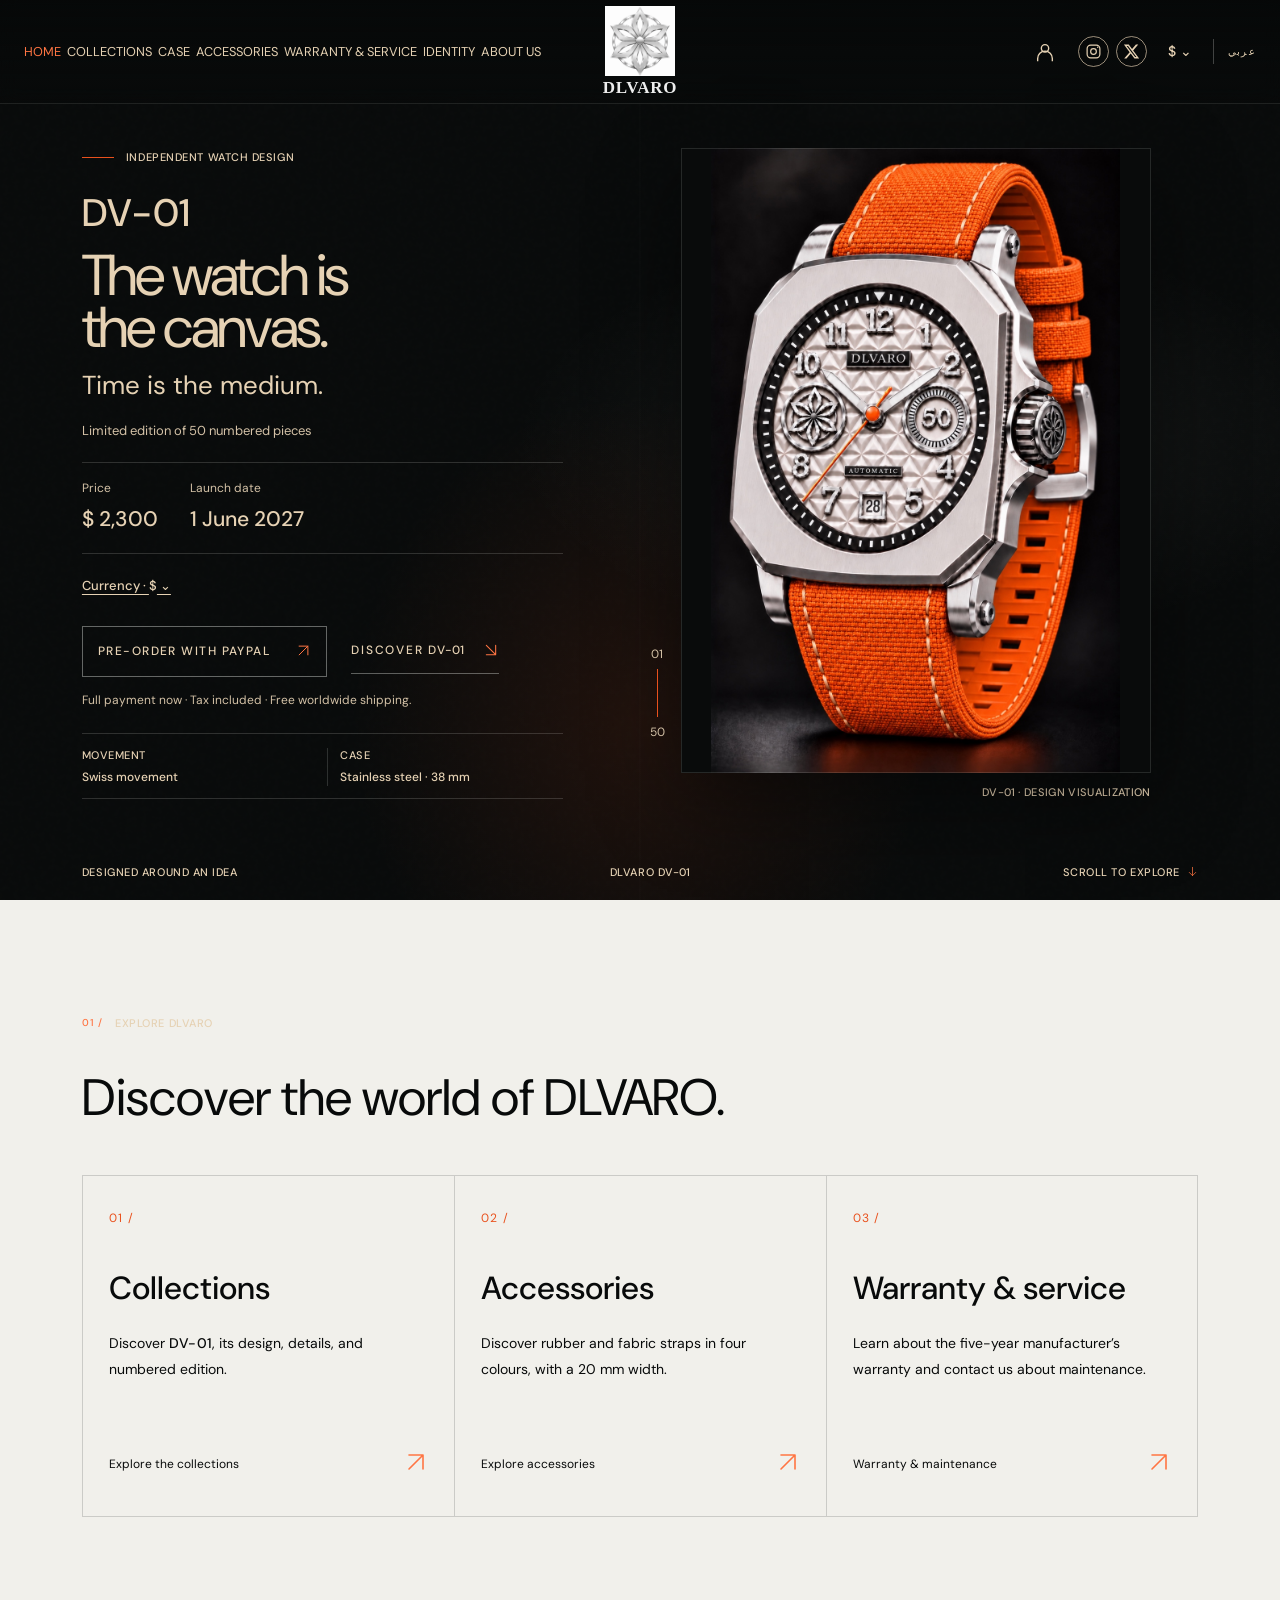
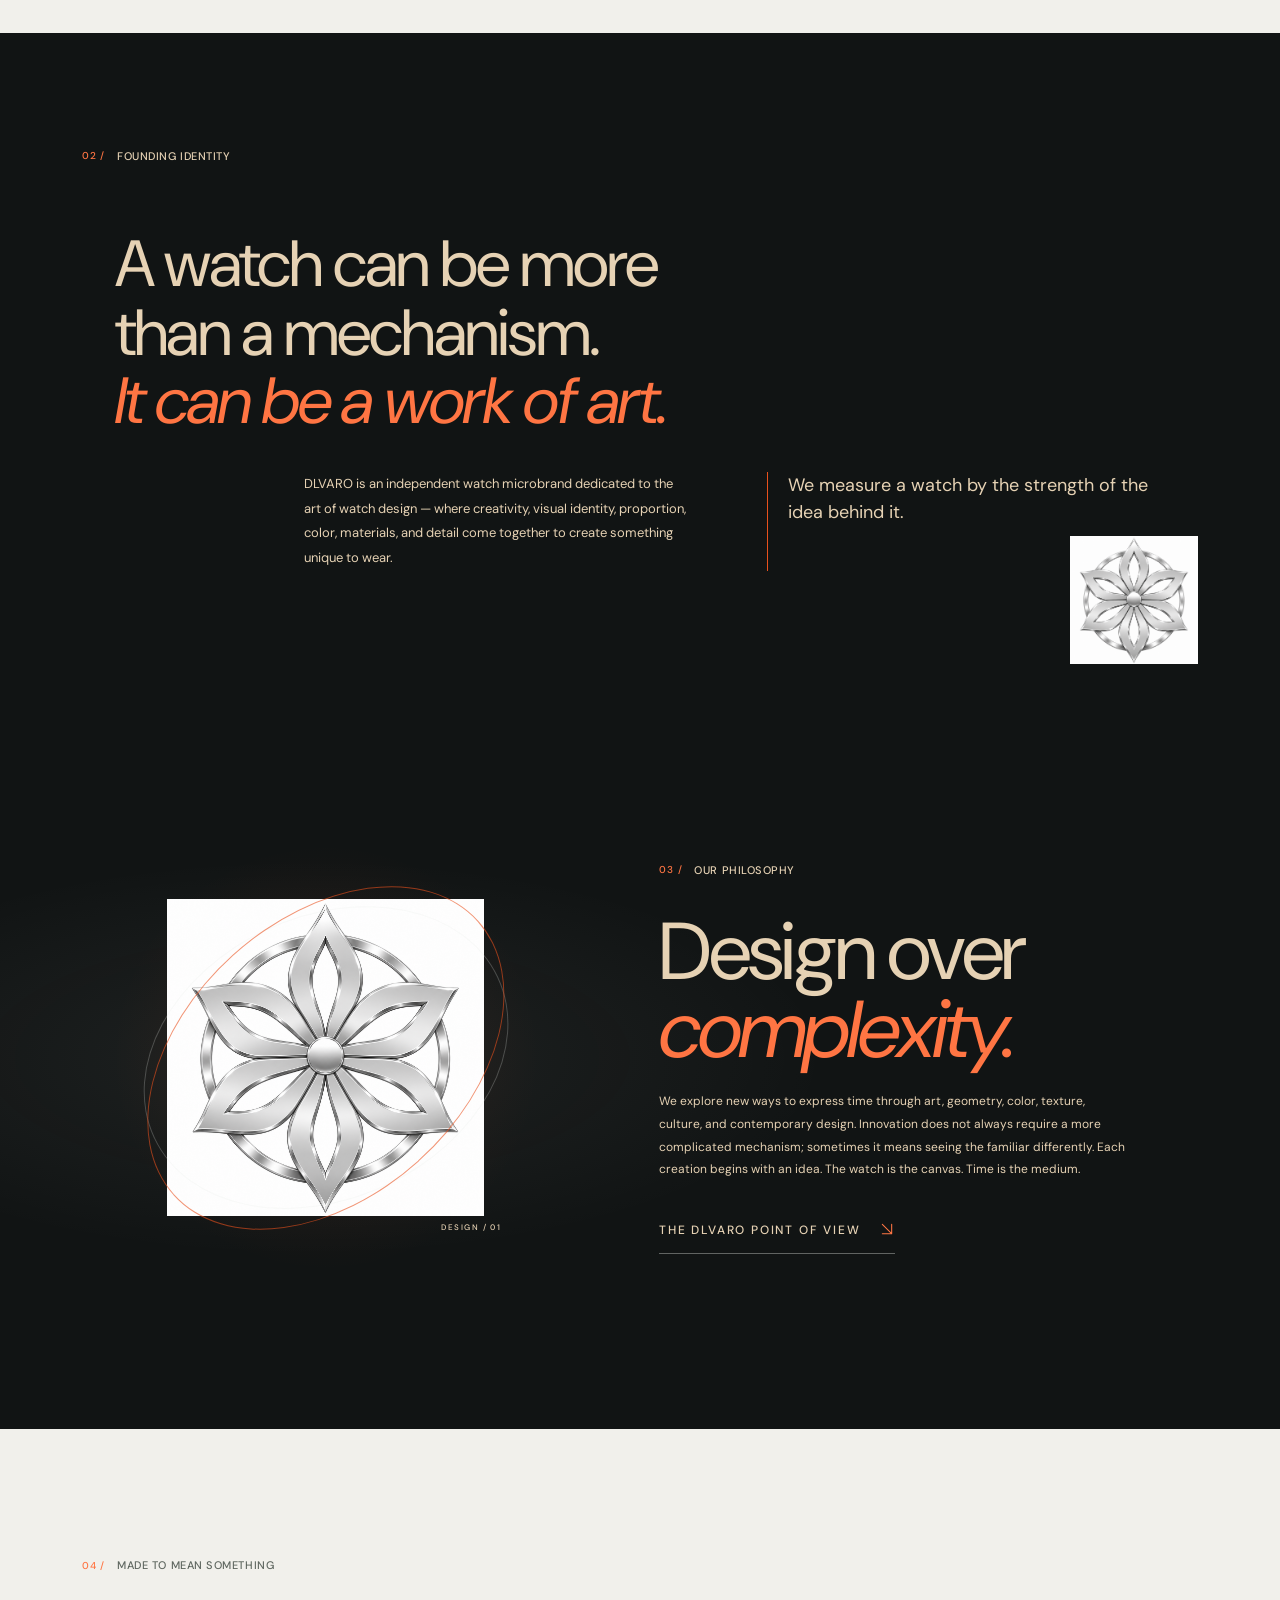
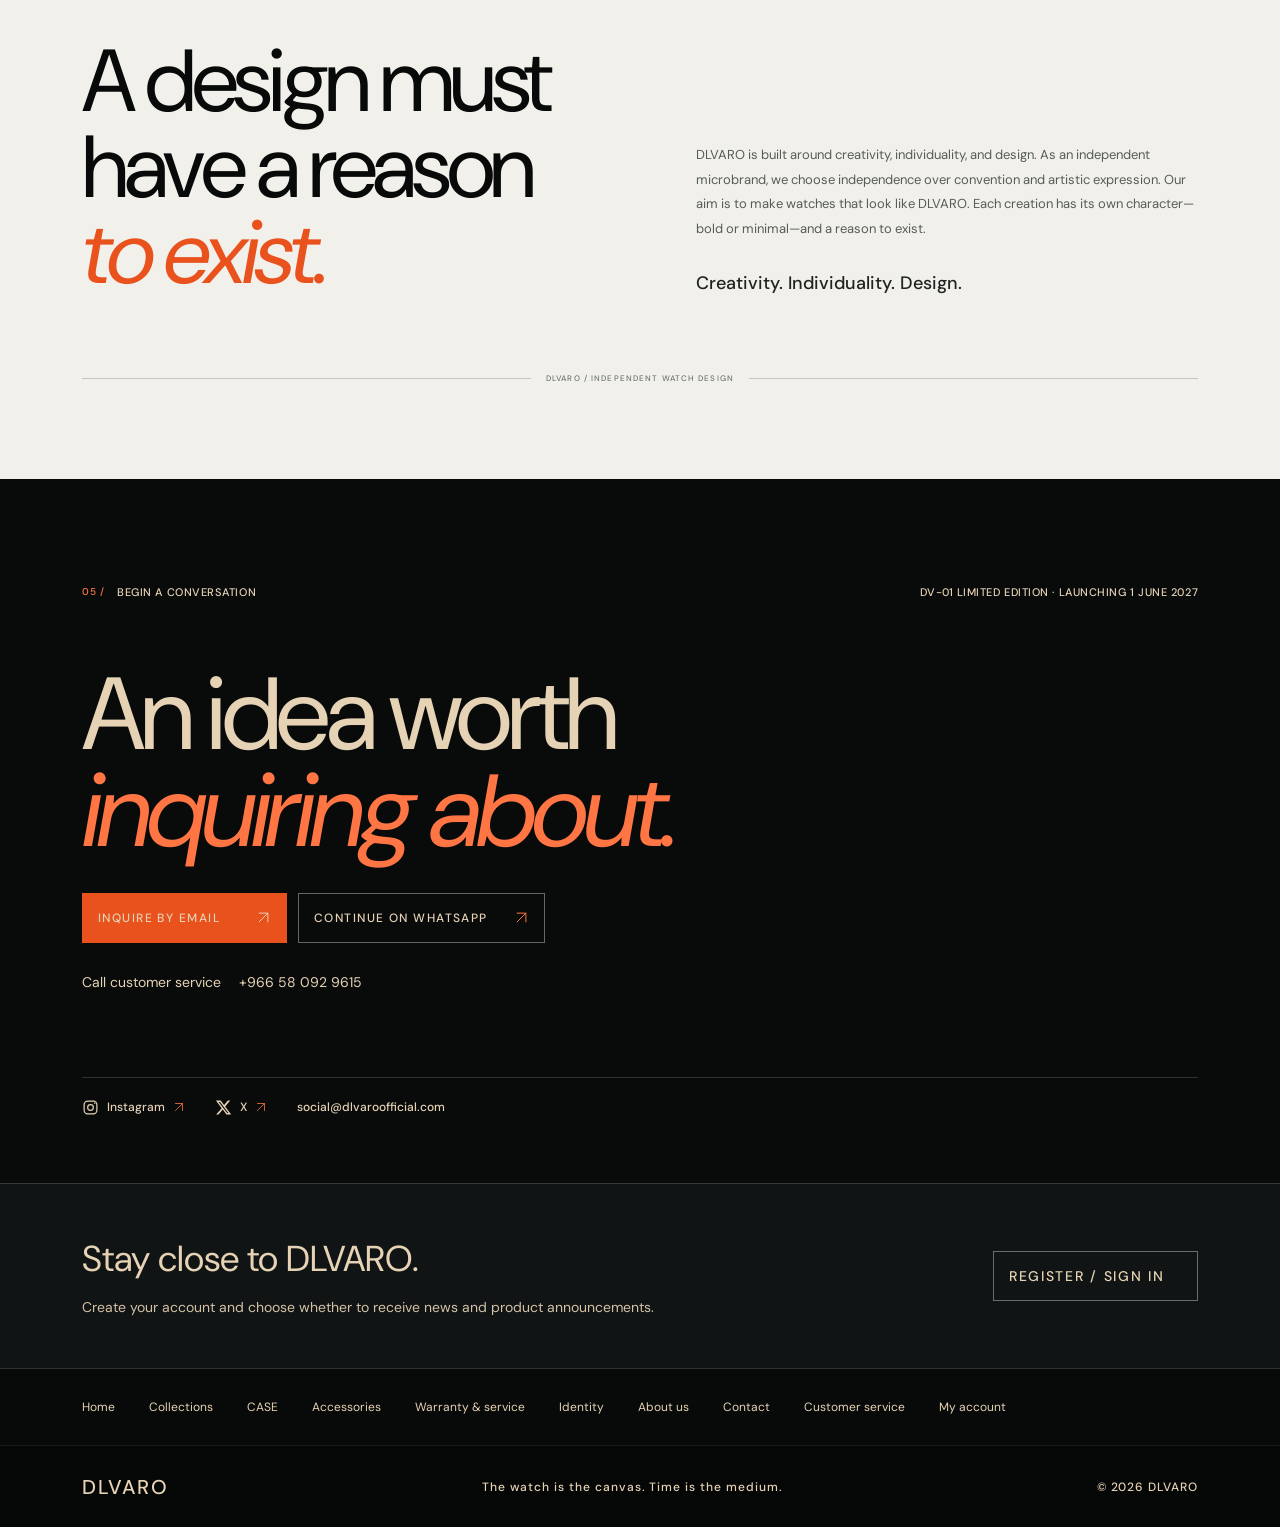
==== commit 6bbae8e8: "Replace all site emblems with supplied unmodified original" ====
--- a/index.html
+++ b/index.html
@@ -14,8 +14,8 @@
   <link rel="preconnect" href="https://fonts.googleapis.com">
   <link rel="preconnect" href="https://fonts.gstatic.com" crossorigin>
   <link href="https://fonts.googleapis.com/css2?family=Cormorant+Garamond:wght@400;500;600&family=DM+Sans:wght@400;500;600&family=Noto+Naskh+Arabic:wght@400;500;600&family=Noto+Sans+Arabic:wght@400;500;600&display=swap" rel="stylesheet">
-  <link rel="stylesheet" href="styles.css?v=extra-shine-20261121">
-  <script src="image-quality.js?v=gloss-nickel-20261121" defer></script>
+  <link rel="stylesheet" href="styles.css?v=original-emblem-20261121">
+  <script src="image-quality.js?v=original-emblem-20261121" defer></script>
   <script src="app.js?v=accessories-four-20261121" defer></script>
   <link rel="stylesheet" href="currency.css?v=symbols-1">
   <script src="currency.js?v=trim-zeros-1" defer></script>
@@ -25,14 +25,14 @@
   <div class="brand-splash" aria-label="DLVARO opening animation">
     <button class="splash-skip" type="button" data-i18n="splashSkip">Skip intro</button>
     <div class="splash-lockup" aria-hidden="true">
-      <img src="assets/dlvaro-emblem-gloss-nickel-20261121.png" width="1254" height="1254" alt="" srcset="assets/dlvaro-emblem-gloss-nickel-20261121-192.png 192w, assets/dlvaro-emblem-gloss-nickel-20261121-640.png 640w, assets/dlvaro-emblem-gloss-nickel-20261121.png 1254w" sizes="160px" decoding="async"><span class="brand-wordmark" dir="ltr">DLVARO</span>
+      <img src="assets/dlvaro-emblem-original-20261121.png" width="1254" height="1254" alt="" srcset="assets/dlvaro-emblem-original-20261121.png 1254w" sizes="160px" decoding="async"><span class="brand-wordmark" dir="ltr">DLVARO</span>
       <p data-i18n="splashLine">The watch is the canvas. Time is the medium.</p>
     </div>
     <span class="splash-rule" aria-hidden="true"></span>
   </div>
   <header class="site-header">
     <a class="brand" href="index.html" aria-label="DLVARO home">
-      <img src="assets/dlvaro-emblem-gloss-nickel-20261121.png" width="1254" height="1254" alt="" srcset="assets/dlvaro-emblem-gloss-nickel-20261121-192.png 192w, assets/dlvaro-emblem-gloss-nickel-20261121-640.png 640w, assets/dlvaro-emblem-gloss-nickel-20261121.png 1254w" sizes="160px" decoding="async"><span class="brand-wordmark" dir="ltr">DLVARO</span>
+      <img src="assets/dlvaro-emblem-original-20261121.png" width="1254" height="1254" alt="" srcset="assets/dlvaro-emblem-original-20261121.png 1254w" sizes="160px" decoding="async"><span class="brand-wordmark" dir="ltr">DLVARO</span>
     </a>
     <nav class="primary-nav" id="primary-nav" aria-label="Primary navigation" data-i18n-aria="navLabel">
       <a href="index.html" data-i18n="navHome">Home</a>
@@ -92,9 +92,9 @@
           <p class="manifesto-note" data-i18n="manifestoNote">We measure a watch by the strength of the idea behind it.</p>
         </div>
       </div>
-      <div class="manifesto-stamp" aria-hidden="true"><img src="assets/dlvaro-emblem-gloss-nickel-20261121.png" alt="" width="1254" height="1254" loading="lazy" decoding="async" srcset="assets/dlvaro-emblem-gloss-nickel-20261121-192.png 192w, assets/dlvaro-emblem-gloss-nickel-20261121-640.png 640w, assets/dlvaro-emblem-gloss-nickel-20261121.png 1254w" sizes="(min-width:1200px) 720px, 90vw"></div>
+      <div class="manifesto-stamp" aria-hidden="true"><img src="assets/dlvaro-emblem-original-20261121.png" alt="" width="1254" height="1254" loading="lazy" decoding="async" srcset="assets/dlvaro-emblem-original-20261121.png 1254w" sizes="(min-width:1200px) 720px, 90vw"></div>
     </section><section class="philosophy section-pad">
-      <div class="philosophy-visual" aria-hidden="true"><div class="orbit orbit-one"></div><div class="orbit orbit-two"></div><div class="orbit-core"><img src="assets/dlvaro-emblem-gloss-nickel-20261121.png" alt="" width="1254" height="1254" loading="lazy" decoding="async" srcset="assets/dlvaro-emblem-gloss-nickel-20261121-192.png 192w, assets/dlvaro-emblem-gloss-nickel-20261121-640.png 640w, assets/dlvaro-emblem-gloss-nickel-20261121.png 1254w" sizes="(min-width:1200px) 720px, 90vw"></div><span class="orbit-label">DESIGN / 01</span></div>
+      <div class="philosophy-visual" aria-hidden="true"><div class="orbit orbit-one"></div><div class="orbit orbit-two"></div><div class="orbit-core"><img src="assets/dlvaro-emblem-original-20261121.png" alt="" width="1254" height="1254" loading="lazy" decoding="async" srcset="assets/dlvaro-emblem-original-20261121.png 1254w" sizes="(min-width:1200px) 720px, 90vw"></div><span class="orbit-label">DESIGN / 01</span></div>
       <div class="philosophy-copy reveal">
         <div class="section-kicker"><span>03 /</span><span data-i18n="philosophyKicker">Our philosophy</span></div>
         <h2 data-i18n="philosophyTitle">Design over<br><em>complexity.</em></h2>
--- a/styles.css
+++ b/styles.css
@@ -940,9 +940,11 @@
 /* Bright silver: preserve the original emblem detail and keep the wordmark solid. */
 .site-header .brand img, .about-emblem img, .splash-lockup img,
 .manifesto-stamp img, .orbit-core img {
- filter:grayscale(1) brightness(1.16) contrast(1.12);
- -webkit-mask:url("assets/dlvaro-emblem-20261120.png") center / contain no-repeat;
- mask:url("assets/dlvaro-emblem-20261120.png") center / contain no-repeat;
+ filter:none;
+ -webkit-mask:none;
+ mask:none;
+ mix-blend-mode:normal;
+ opacity:1;
 }
 .manifesto-stamp { opacity:1; mix-blend-mode:normal; }
 .orbit-core { mix-blend-mode:normal; }
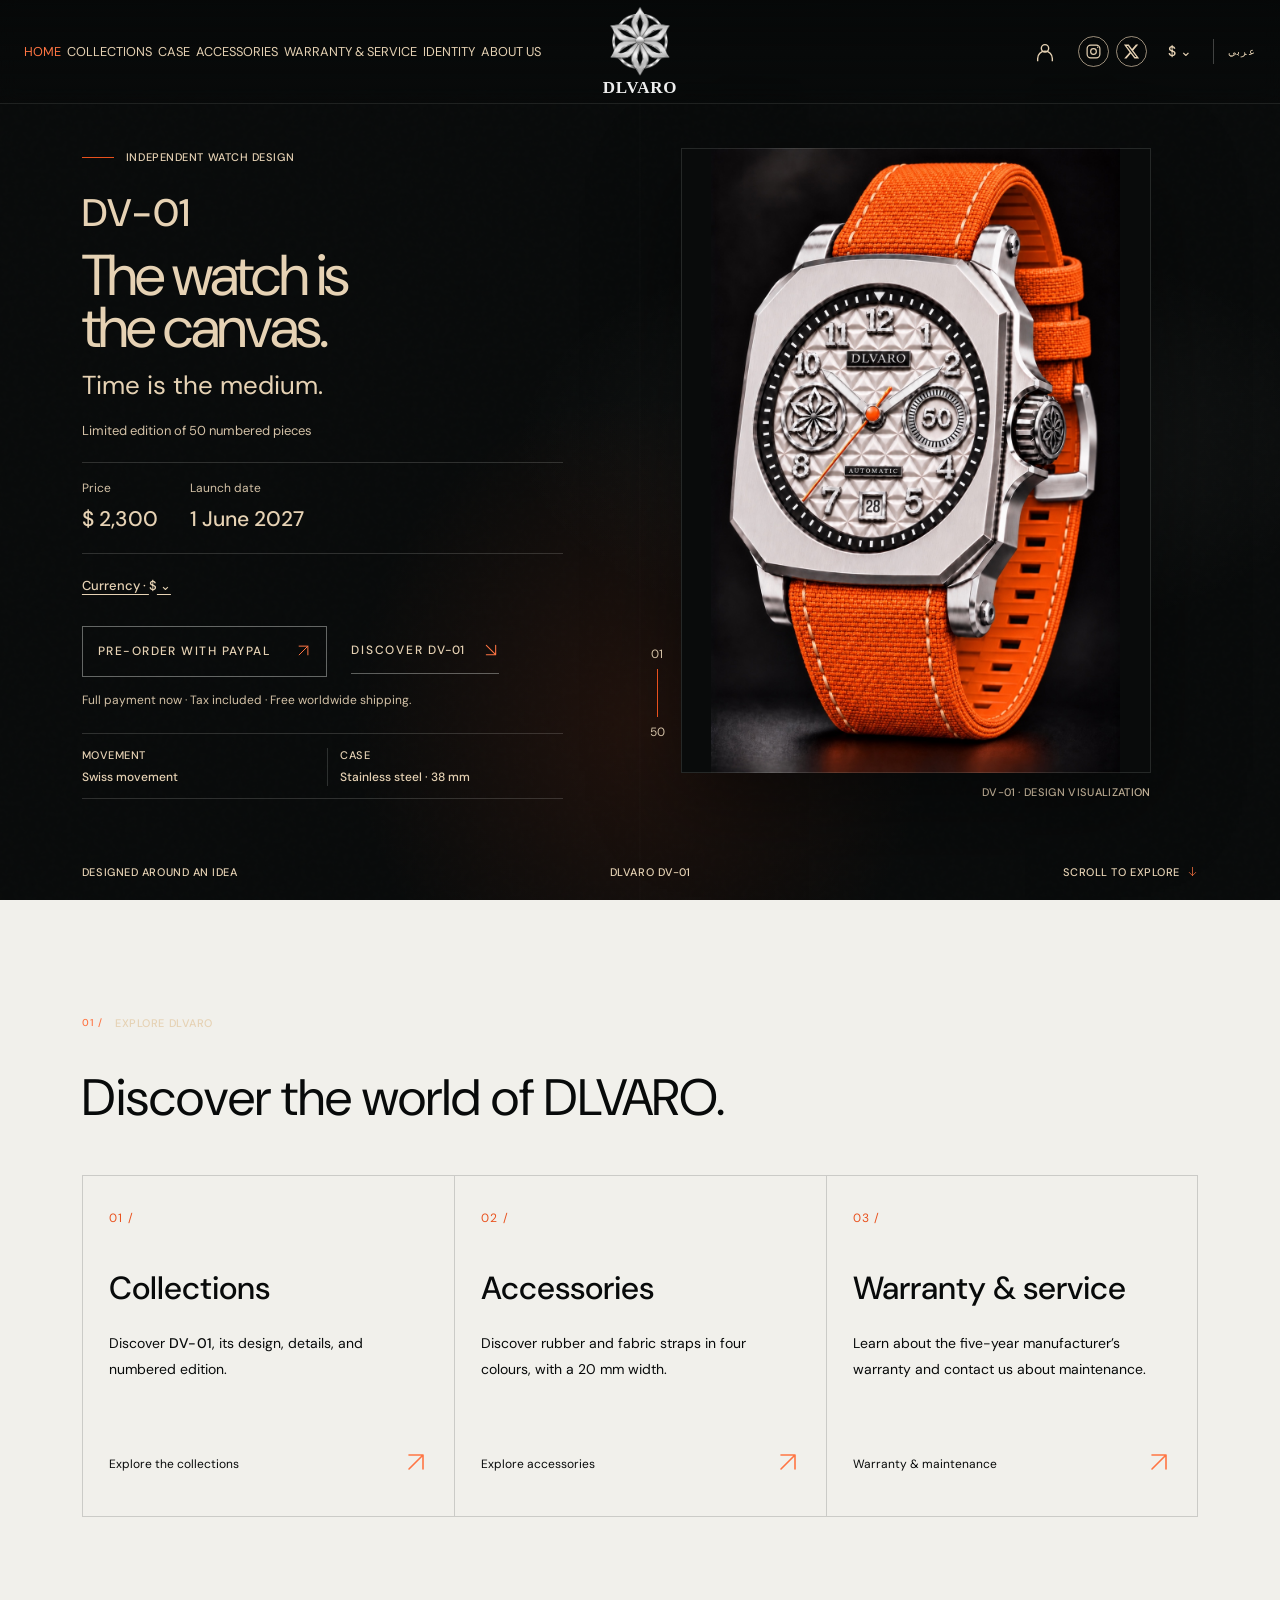
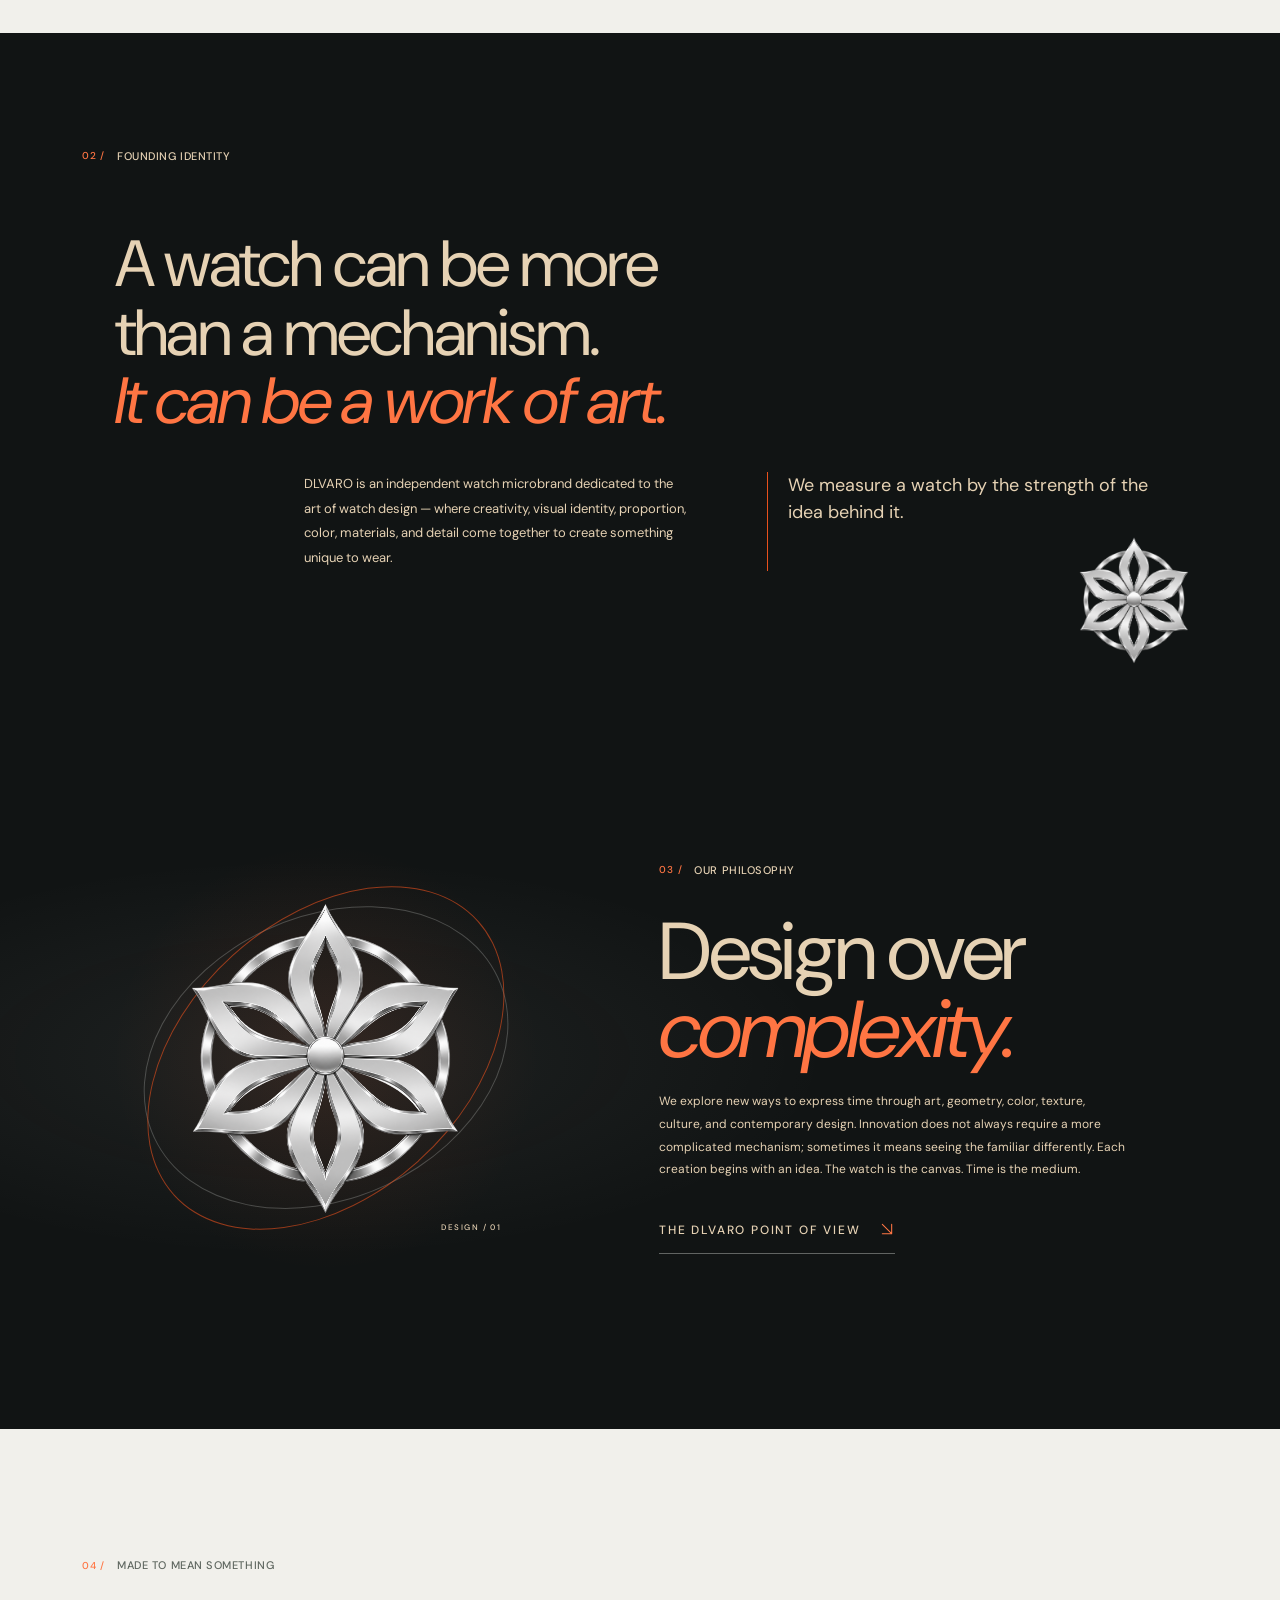
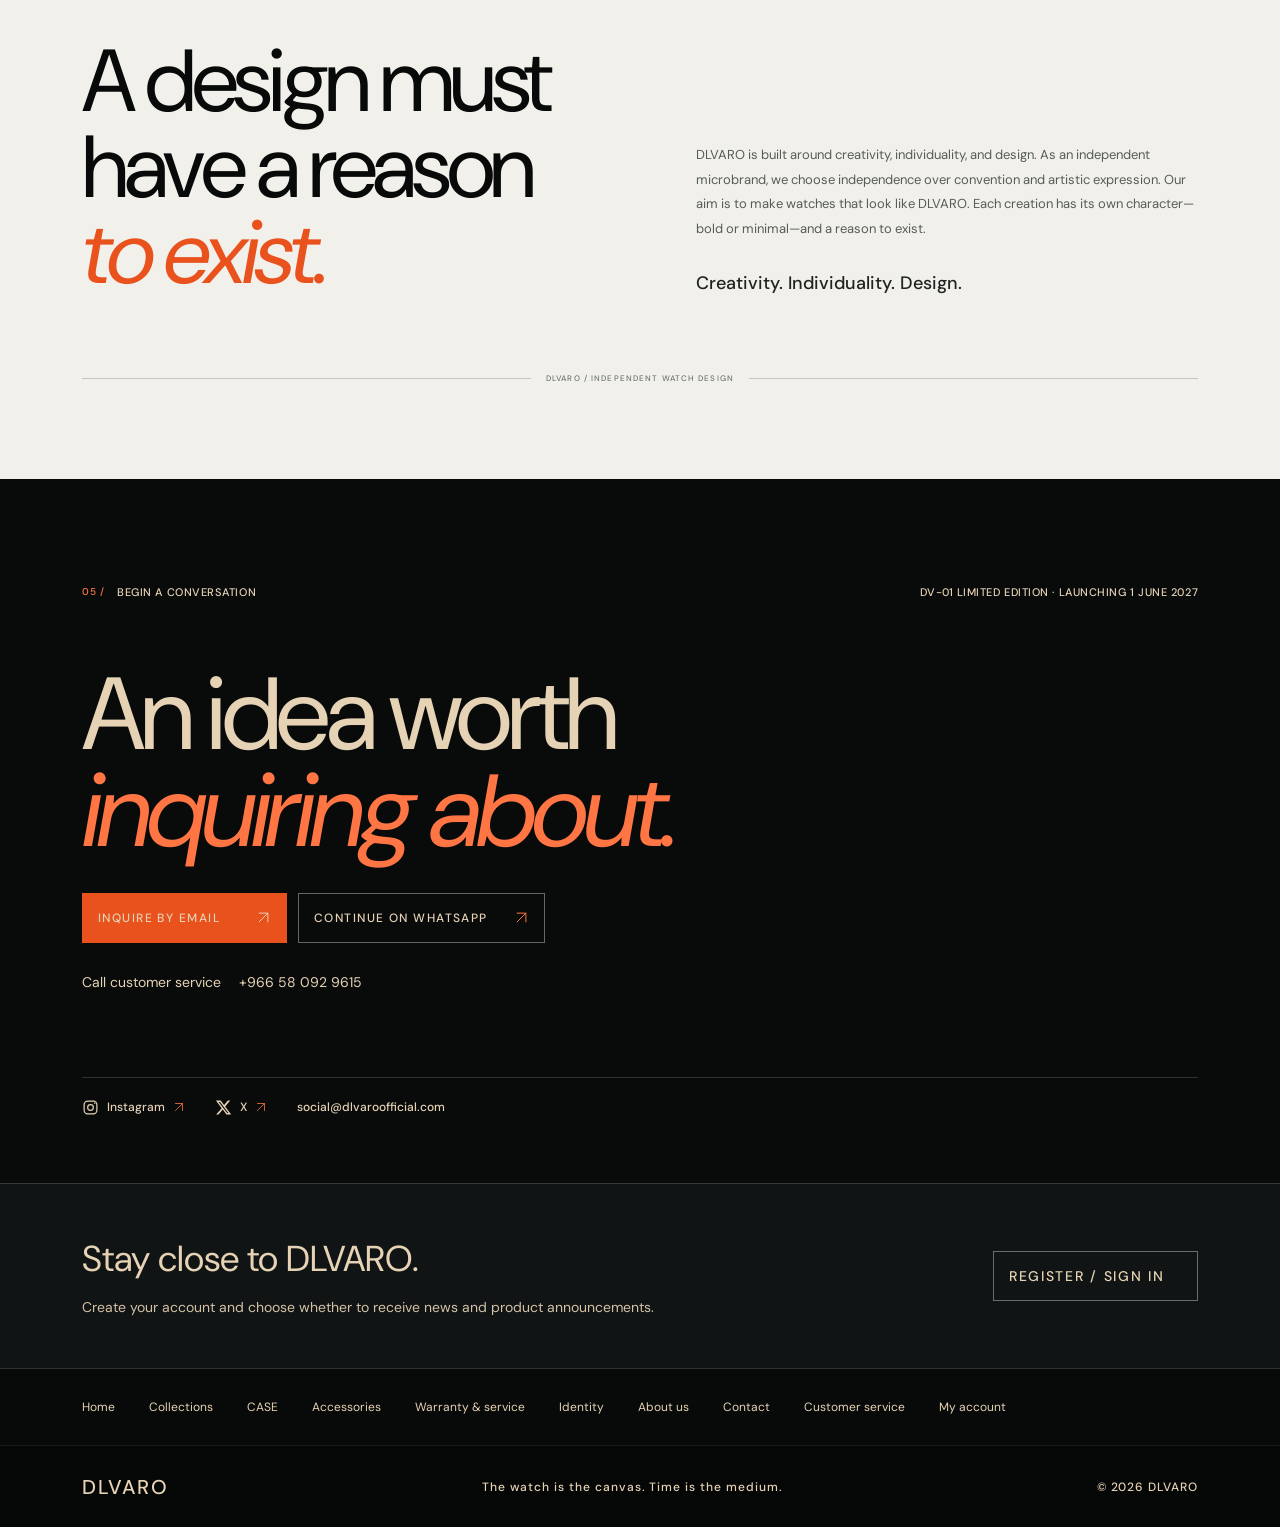
==== commit 843d14a5: "Remove emblem white background while preserving original silver artwork" ====
--- a/index.html
+++ b/index.html
@@ -14,7 +14,7 @@
   <link rel="preconnect" href="https://fonts.googleapis.com">
   <link rel="preconnect" href="https://fonts.gstatic.com" crossorigin>
   <link href="https://fonts.googleapis.com/css2?family=Cormorant+Garamond:wght@400;500;600&family=DM+Sans:wght@400;500;600&family=Noto+Naskh+Arabic:wght@400;500;600&family=Noto+Sans+Arabic:wght@400;500;600&display=swap" rel="stylesheet">
-  <link rel="stylesheet" href="styles.css?v=original-emblem-20261121">
+  <link rel="stylesheet" href="styles.css?v=emblem-transparent-20261121">
   <script src="image-quality.js?v=original-emblem-20261121" defer></script>
   <script src="app.js?v=accessories-four-20261121" defer></script>
   <link rel="stylesheet" href="currency.css?v=symbols-1">
--- a/styles.css
+++ b/styles.css
@@ -941,8 +941,8 @@
 .site-header .brand img, .about-emblem img, .splash-lockup img,
 .manifesto-stamp img, .orbit-core img {
  filter:none;
- -webkit-mask:none;
- mask:none;
+ -webkit-mask:url("assets/dlvaro-emblem-20261120.png") center / contain no-repeat;
+ mask:url("assets/dlvaro-emblem-20261120.png") center / contain no-repeat;
  mix-blend-mode:normal;
  opacity:1;
 }
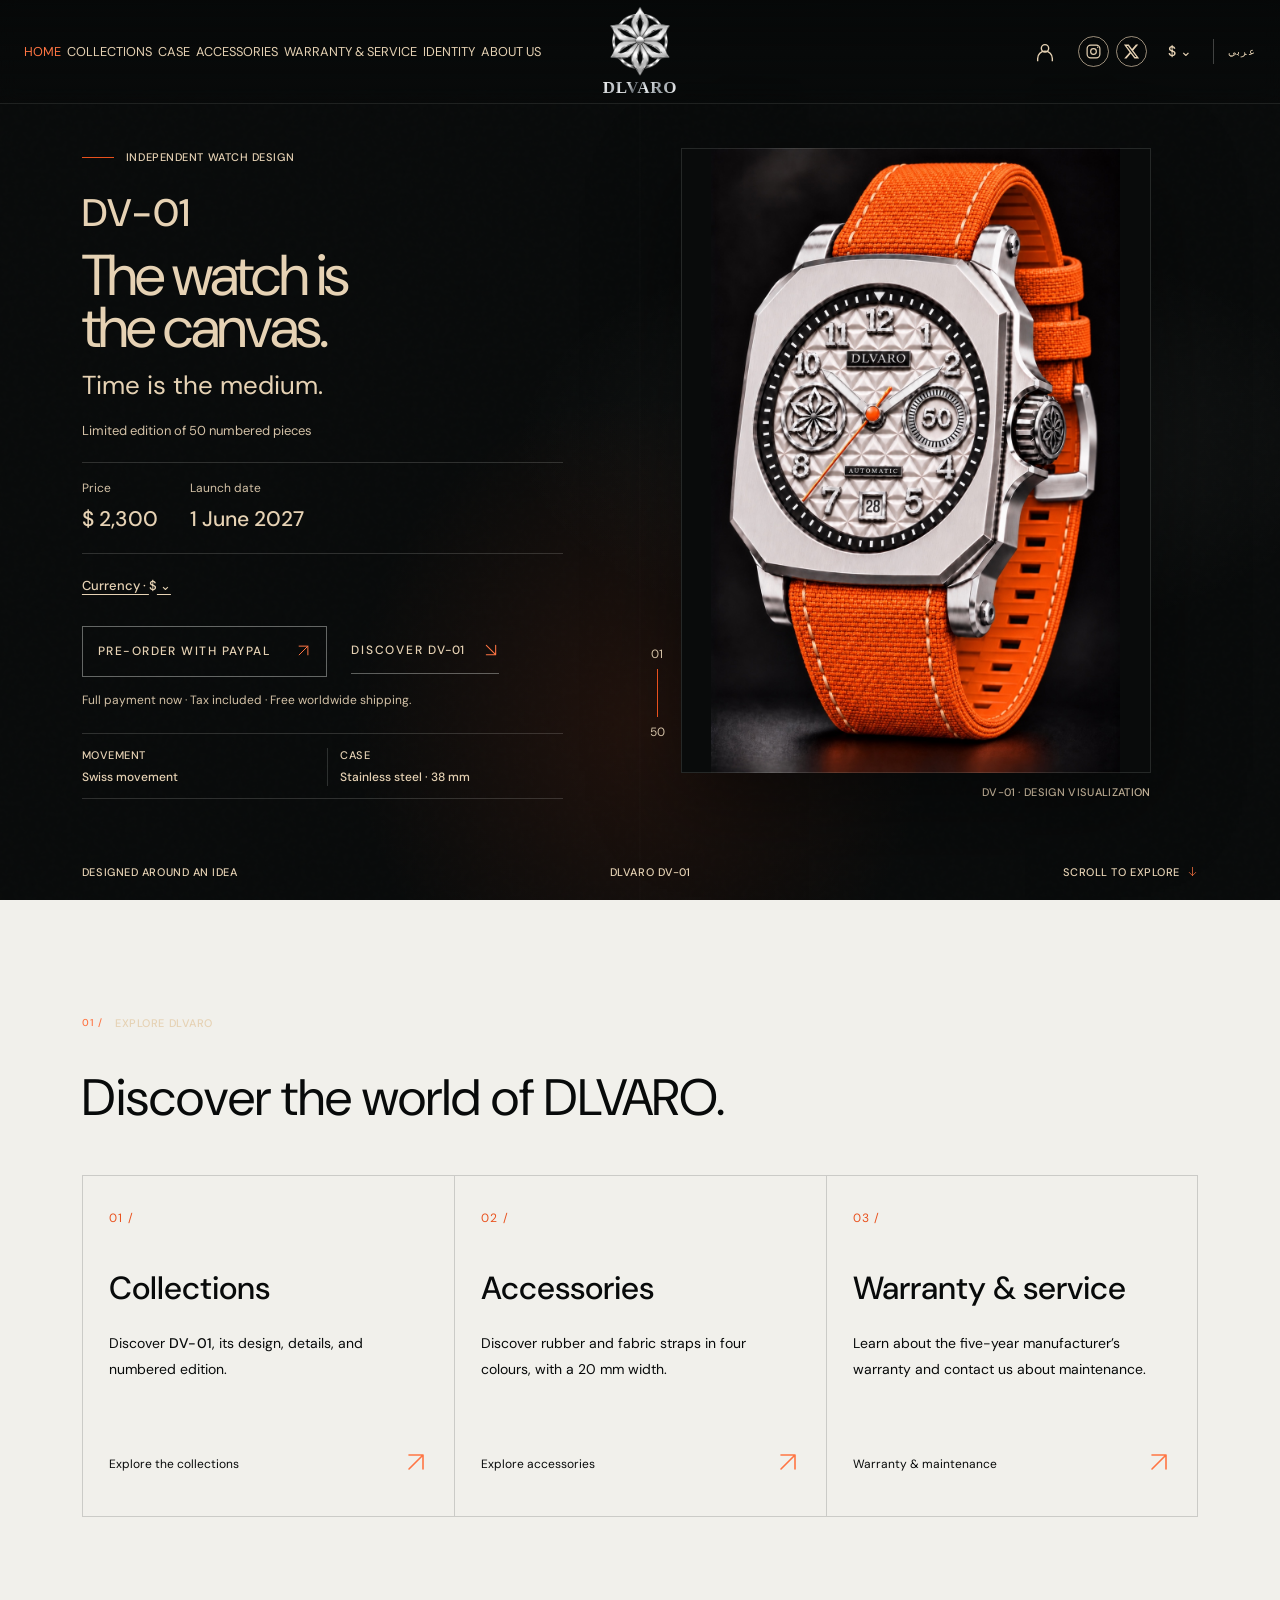
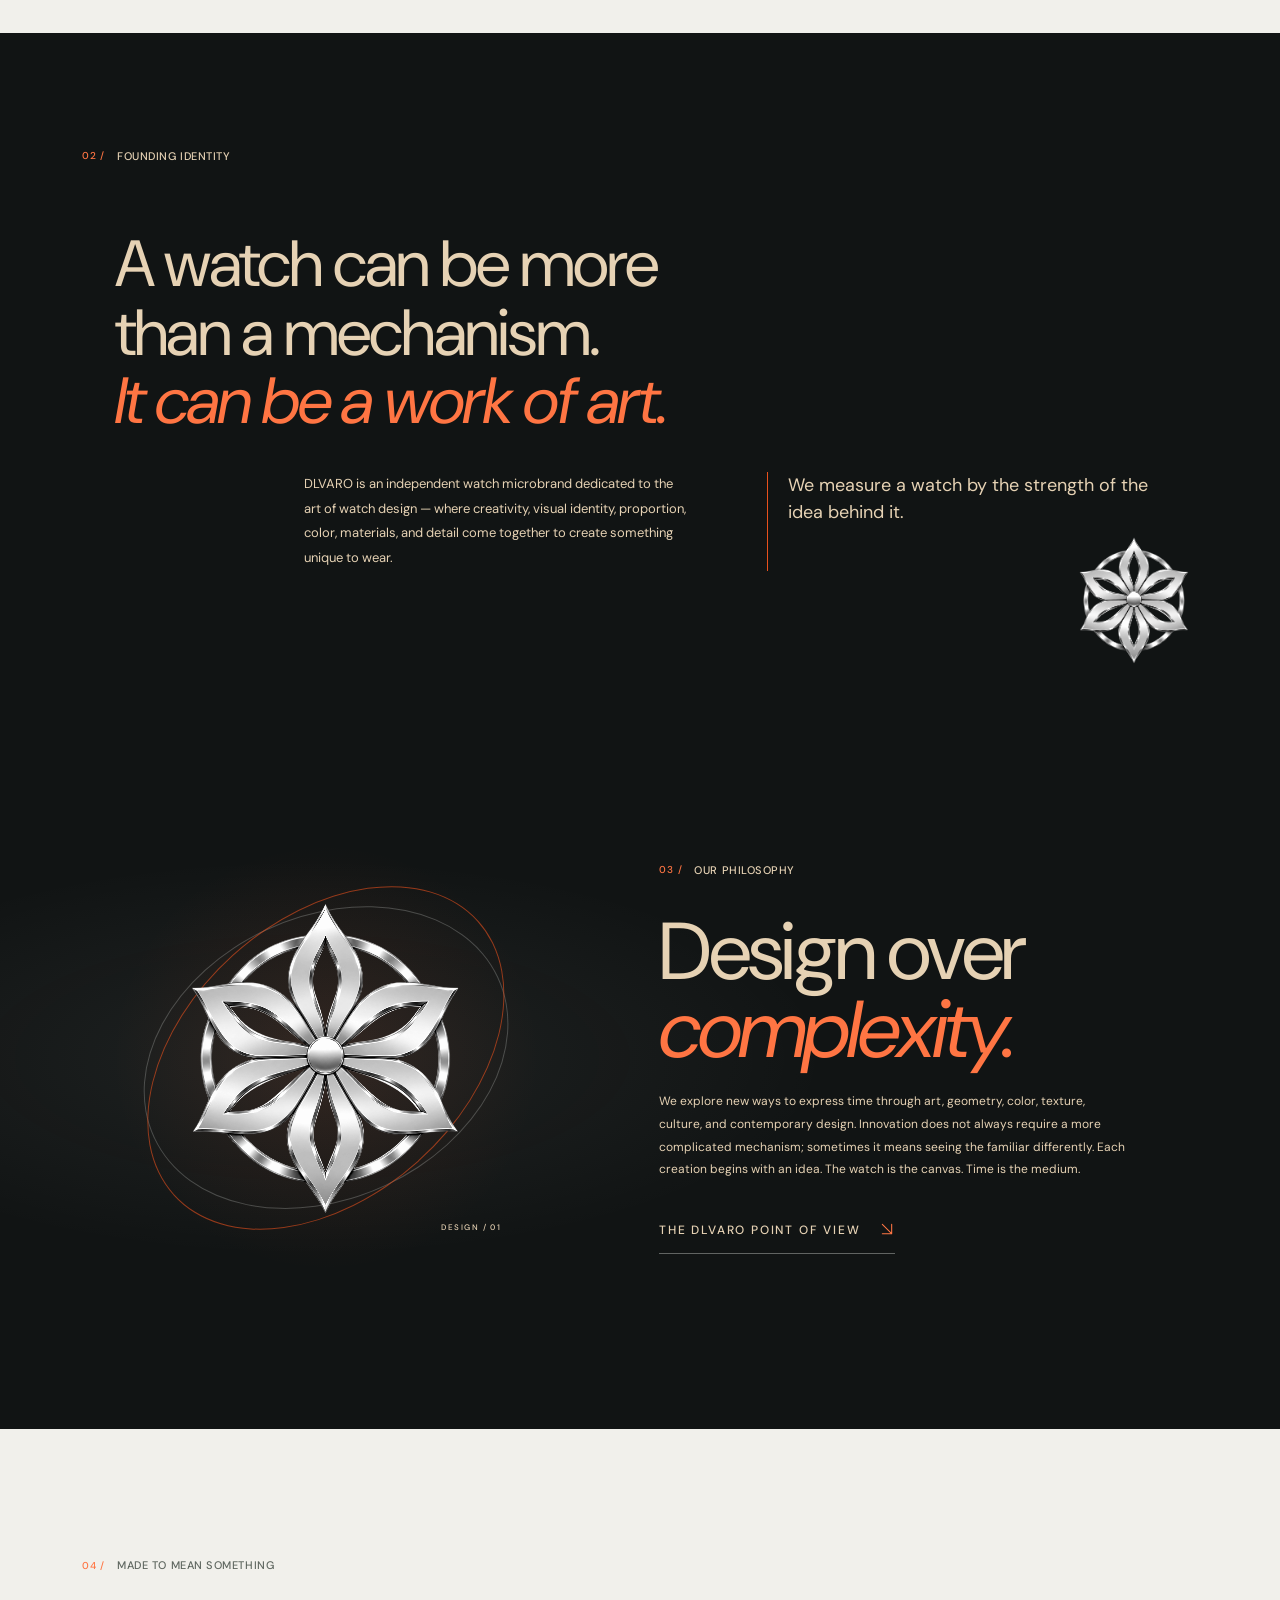
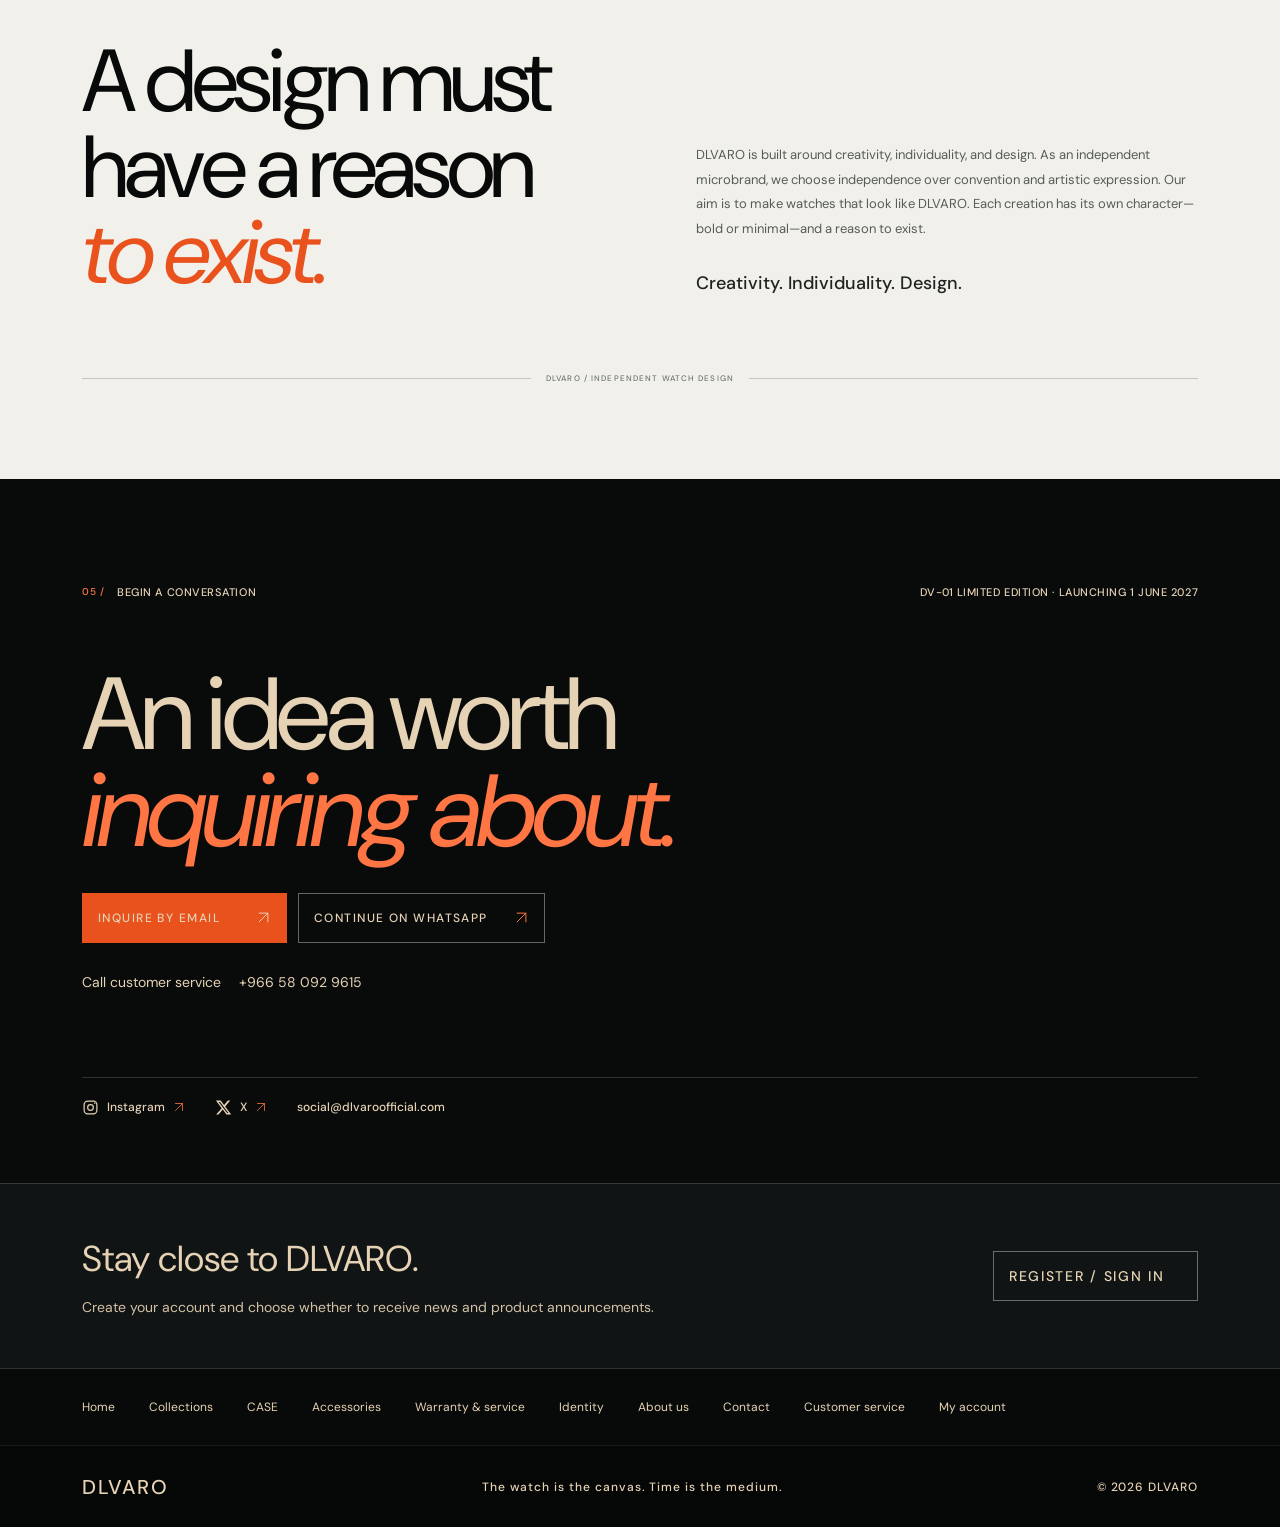
==== commit 09784531: "Match site branding to polished silver reference without changing emblem shape" ====
--- a/index.html
+++ b/index.html
@@ -14,7 +14,7 @@
   <link rel="preconnect" href="https://fonts.googleapis.com">
   <link rel="preconnect" href="https://fonts.gstatic.com" crossorigin>
   <link href="https://fonts.googleapis.com/css2?family=Cormorant+Garamond:wght@400;500;600&family=DM+Sans:wght@400;500;600&family=Noto+Naskh+Arabic:wght@400;500;600&family=Noto+Sans+Arabic:wght@400;500;600&display=swap" rel="stylesheet">
-  <link rel="stylesheet" href="styles.css?v=emblem-transparent-20261121">
+  <link rel="stylesheet" href="styles.css?v=reference-silver-20261127">
   <script src="image-quality.js?v=original-emblem-20261121" defer></script>
   <script src="app.js?v=accessories-four-20261121" defer></script>
   <link rel="stylesheet" href="currency.css?v=symbols-1">
--- a/styles.css
+++ b/styles.css
@@ -937,10 +937,10 @@
  .site-header .brand-wordmark { font-size:14px; }
 }
 
-/* Bright silver: preserve the original emblem detail and keep the wordmark solid. */
+/* Reference-matched polished silver, preserving the supplied emblem geometry. */
 .site-header .brand img, .about-emblem img, .splash-lockup img,
 .manifesto-stamp img, .orbit-core img {
- filter:none;
+ filter:grayscale(1) brightness(.86) contrast(1.65);
  -webkit-mask:url("assets/dlvaro-emblem-20261120.png") center / contain no-repeat;
  mask:url("assets/dlvaro-emblem-20261120.png") center / contain no-repeat;
  mix-blend-mode:normal;
@@ -949,3 +949,10 @@
 .manifesto-stamp { opacity:1; mix-blend-mode:normal; }
 .orbit-core { mix-blend-mode:normal; }
 .brand-wordmark { color:#ededed; background:none; filter:none; text-shadow:none; }
+
+@supports ((background-clip:text) or (-webkit-background-clip:text)) {
+ .brand-wordmark {
+  background:linear-gradient(115deg,#ffffff 0%,#b0b5ba 20%,#f8fafb 30%,#62686e 44%,#e8ecef 57%,#92999f 74%,#ffffff 100%);
+  background-clip:text; -webkit-background-clip:text; color:transparent;
+ }
+}
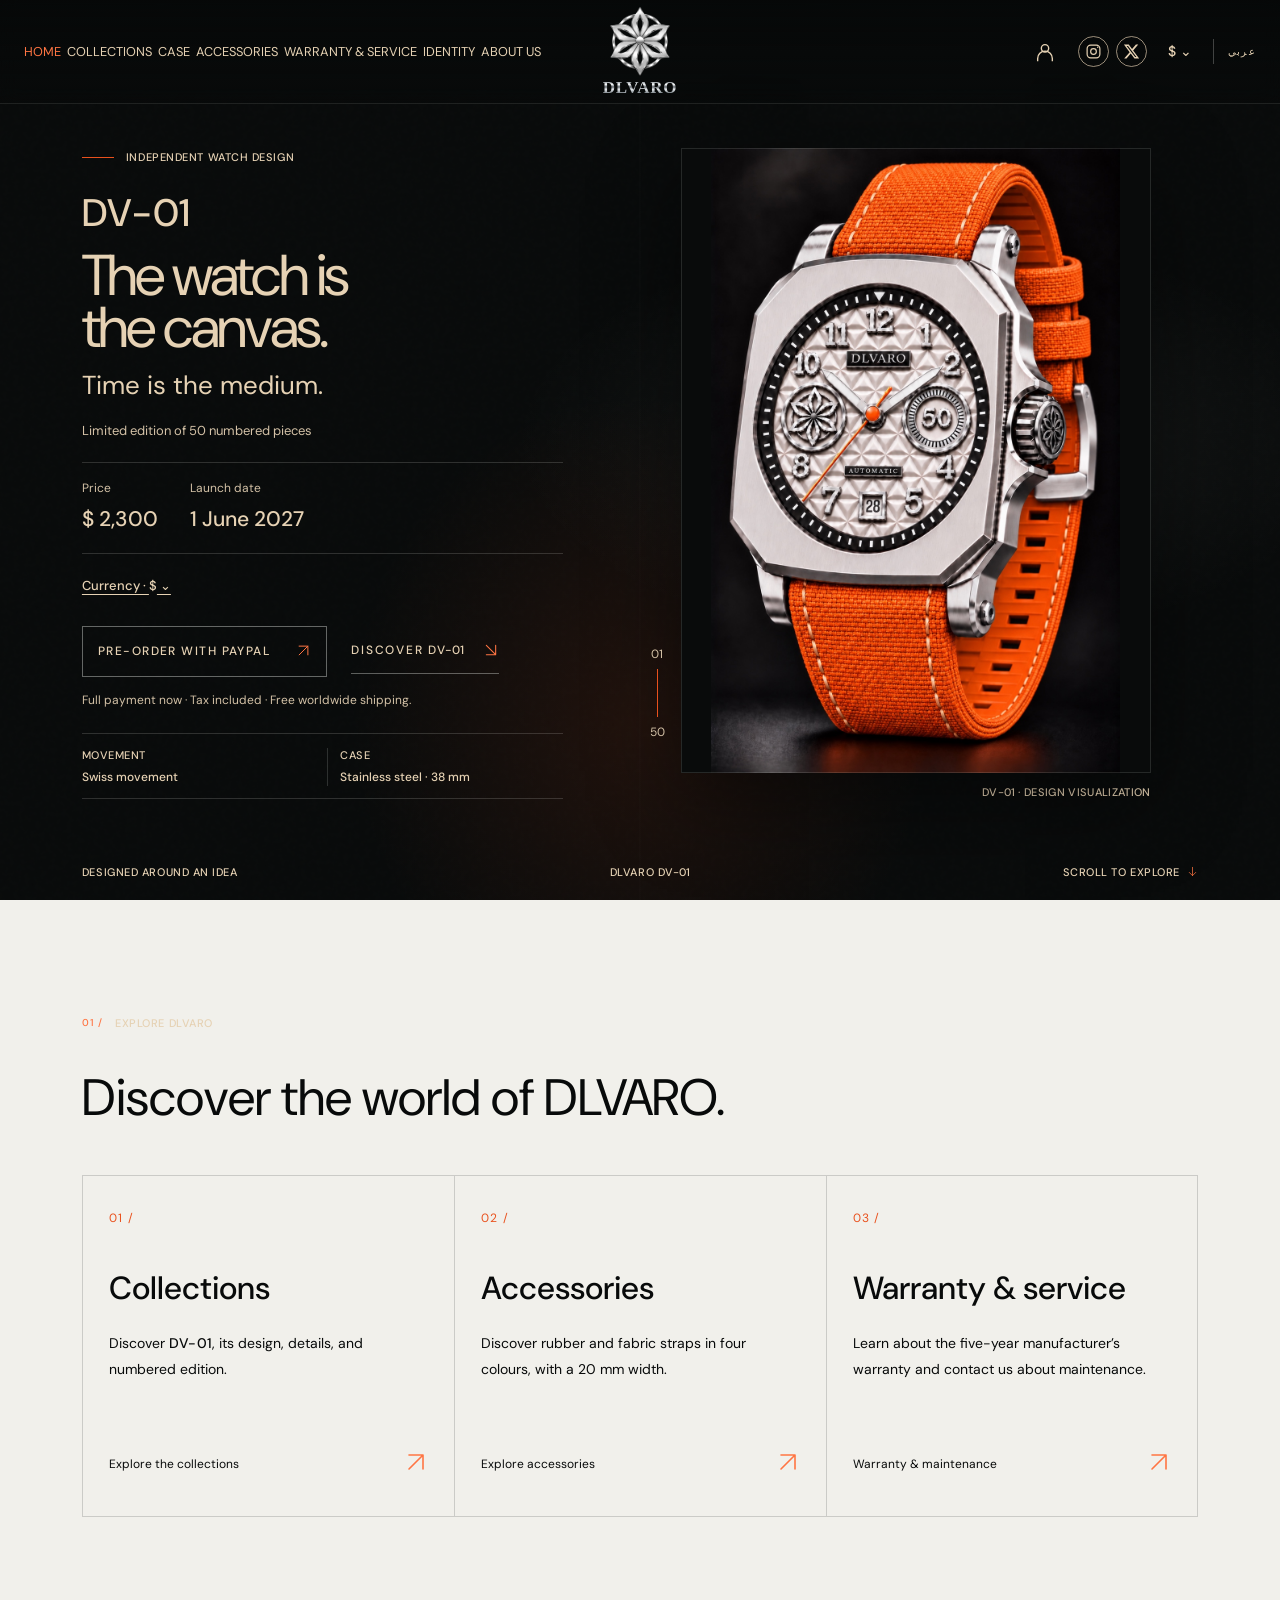
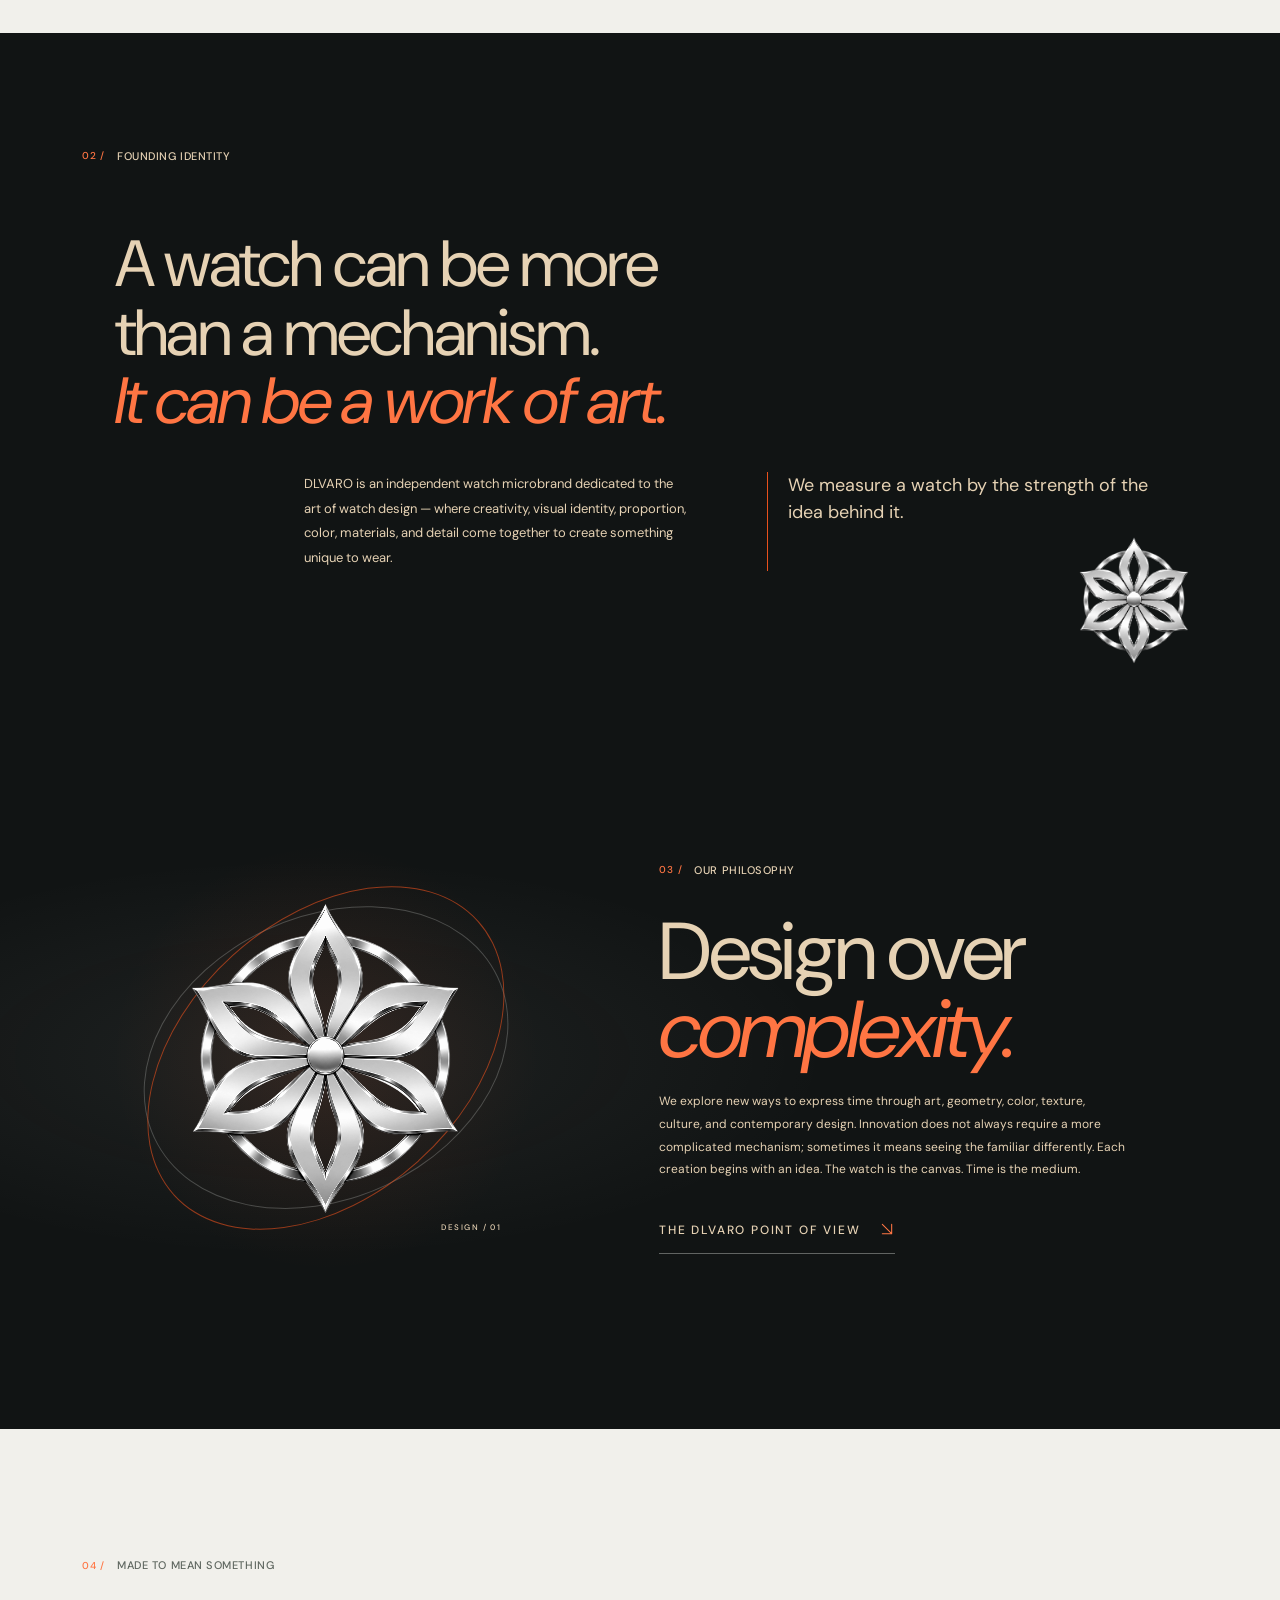
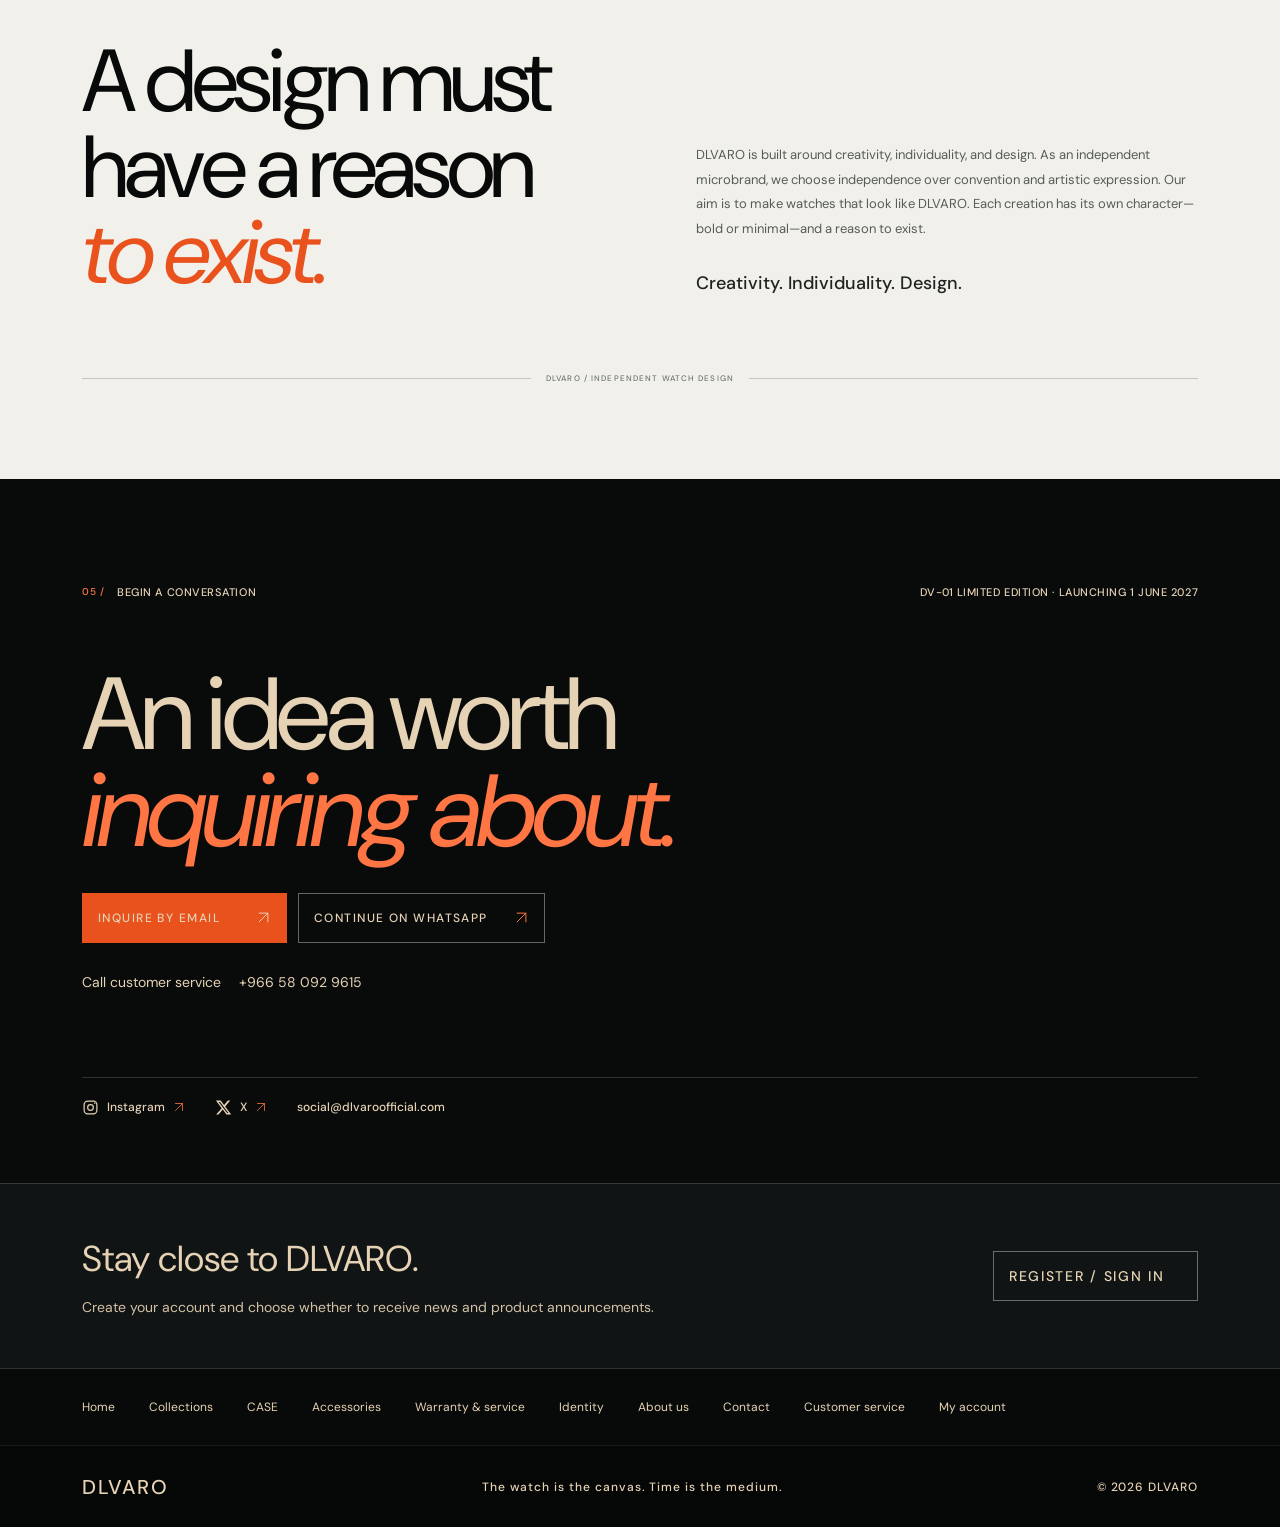
==== commit bbc893f1: "Give every DLVARO letter the same silver finish, including V" ====
--- a/index.html
+++ b/index.html
@@ -14,7 +14,7 @@
   <link rel="preconnect" href="https://fonts.googleapis.com">
   <link rel="preconnect" href="https://fonts.gstatic.com" crossorigin>
   <link href="https://fonts.googleapis.com/css2?family=Cormorant+Garamond:wght@400;500;600&family=DM+Sans:wght@400;500;600&family=Noto+Naskh+Arabic:wght@400;500;600&family=Noto+Sans+Arabic:wght@400;500;600&display=swap" rel="stylesheet">
-  <link rel="stylesheet" href="styles.css?v=reference-silver-20261127">
+  <link rel="stylesheet" href="styles.css?v=wordmark-even-silver-20261127">
   <script src="image-quality.js?v=original-emblem-20261121" defer></script>
   <script src="app.js?v=accessories-four-20261121" defer></script>
   <link rel="stylesheet" href="currency.css?v=symbols-1">
--- a/styles.css
+++ b/styles.css
@@ -952,7 +952,7 @@
 
 @supports ((background-clip:text) or (-webkit-background-clip:text)) {
  .brand-wordmark {
-  background:linear-gradient(115deg,#ffffff 0%,#b0b5ba 20%,#f8fafb 30%,#62686e 44%,#e8ecef 57%,#92999f 74%,#ffffff 100%);
+  background:linear-gradient(180deg,#ffffff 0%,#b0b5ba 20%,#f8fafb 30%,#62686e 44%,#e8ecef 57%,#92999f 74%,#ffffff 100%);
   background-clip:text; -webkit-background-clip:text; color:transparent;
  }
 }
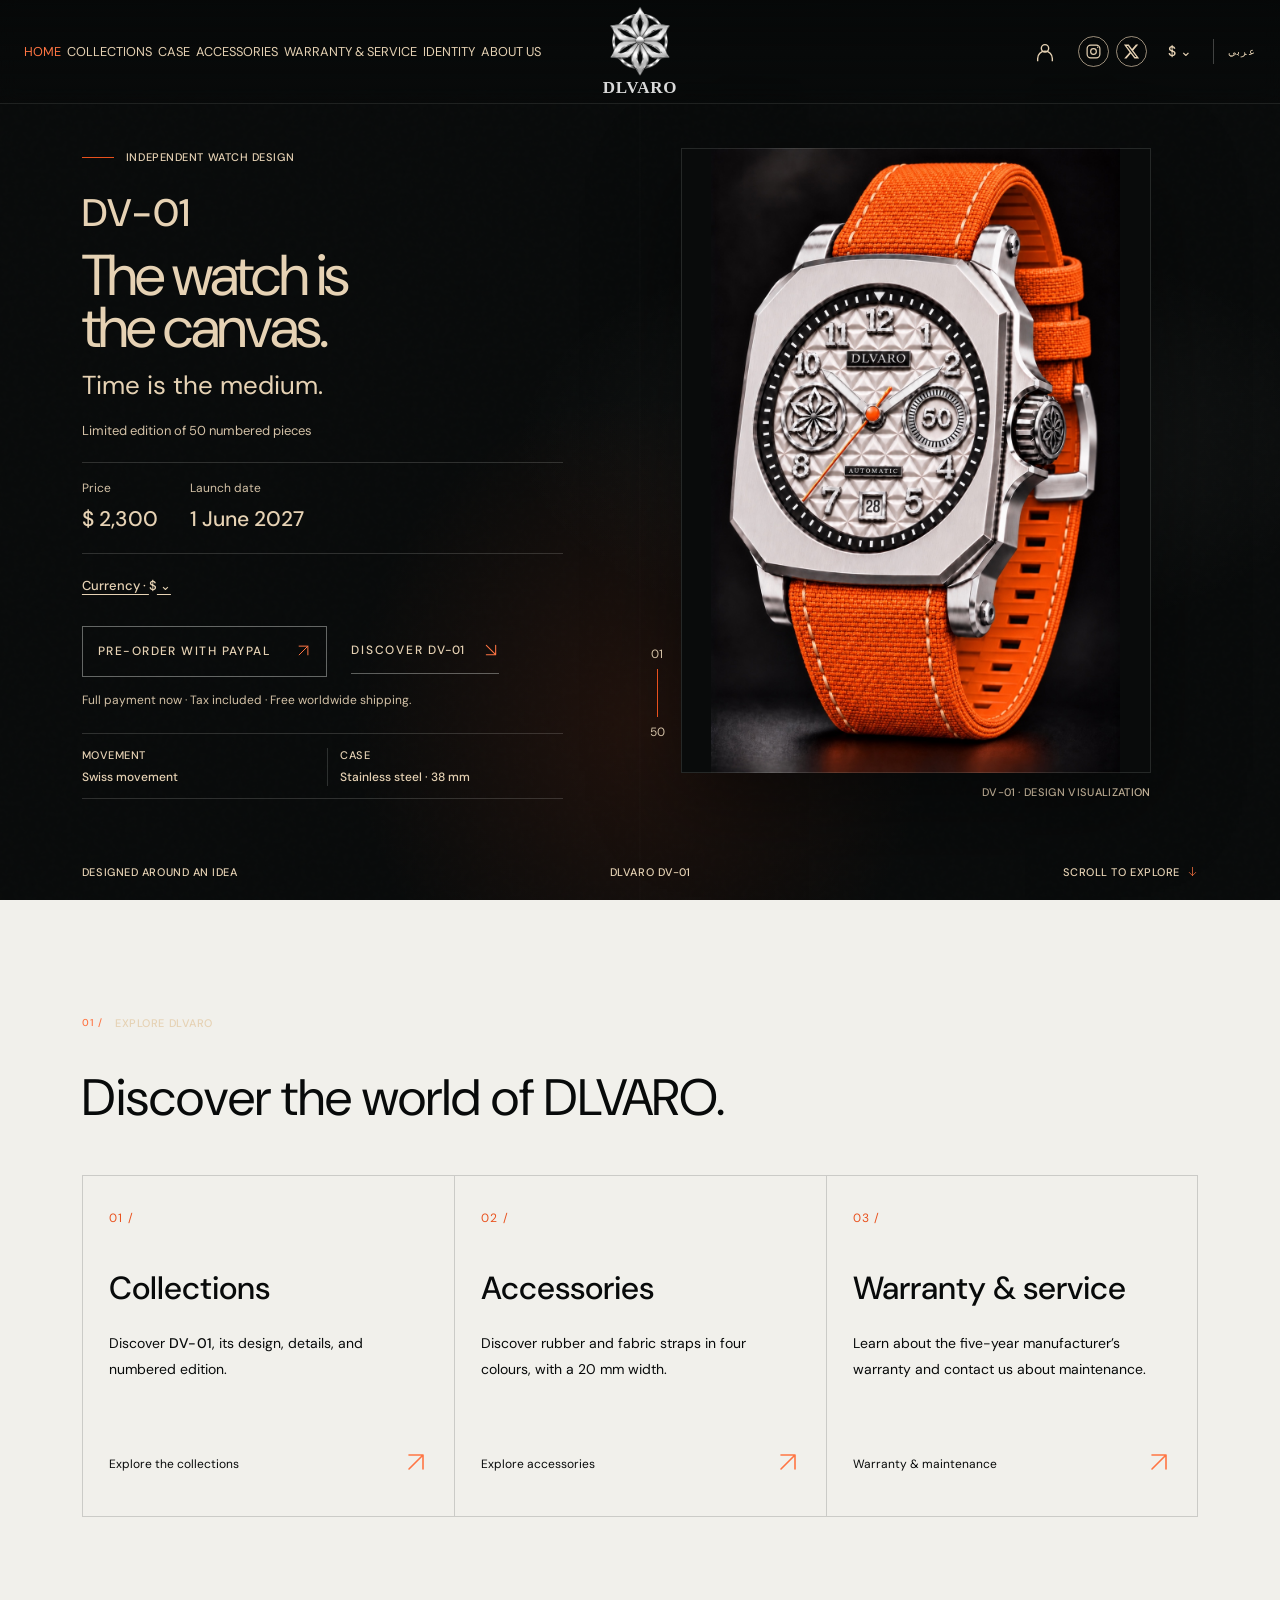
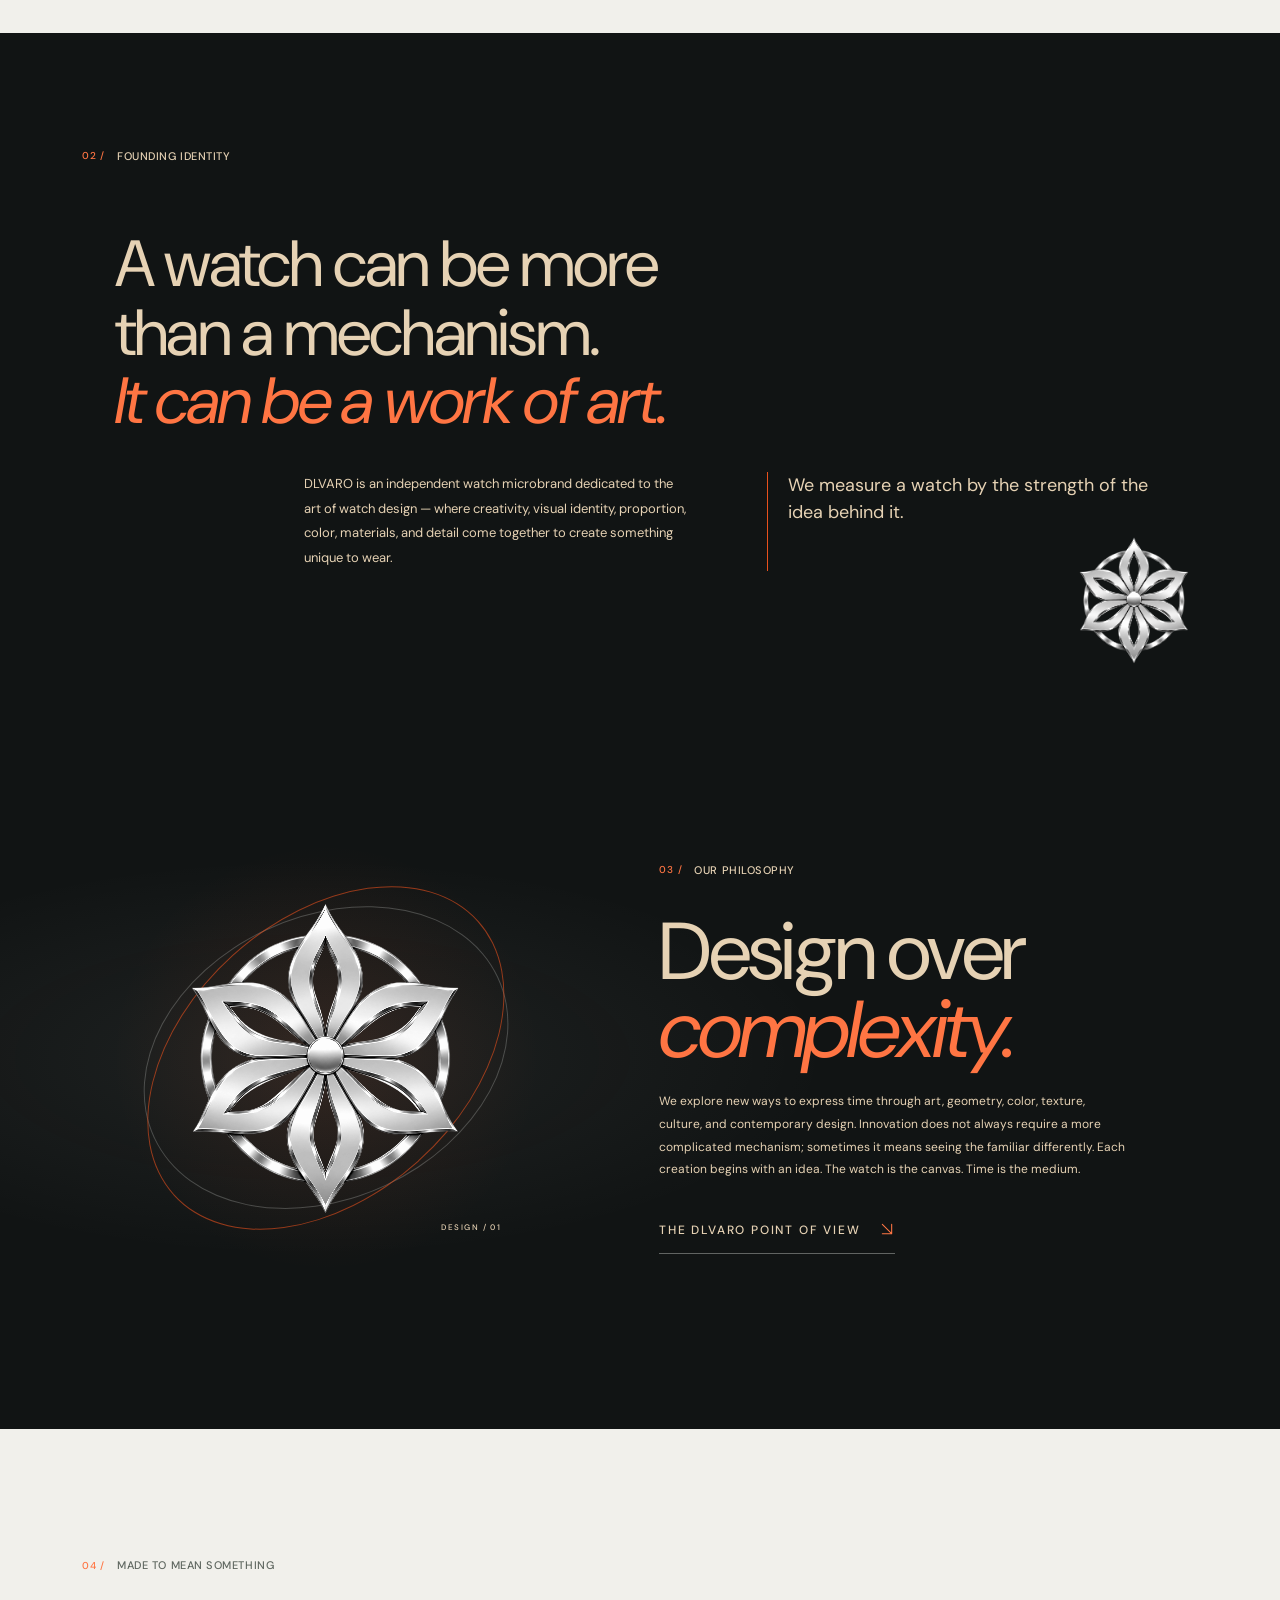
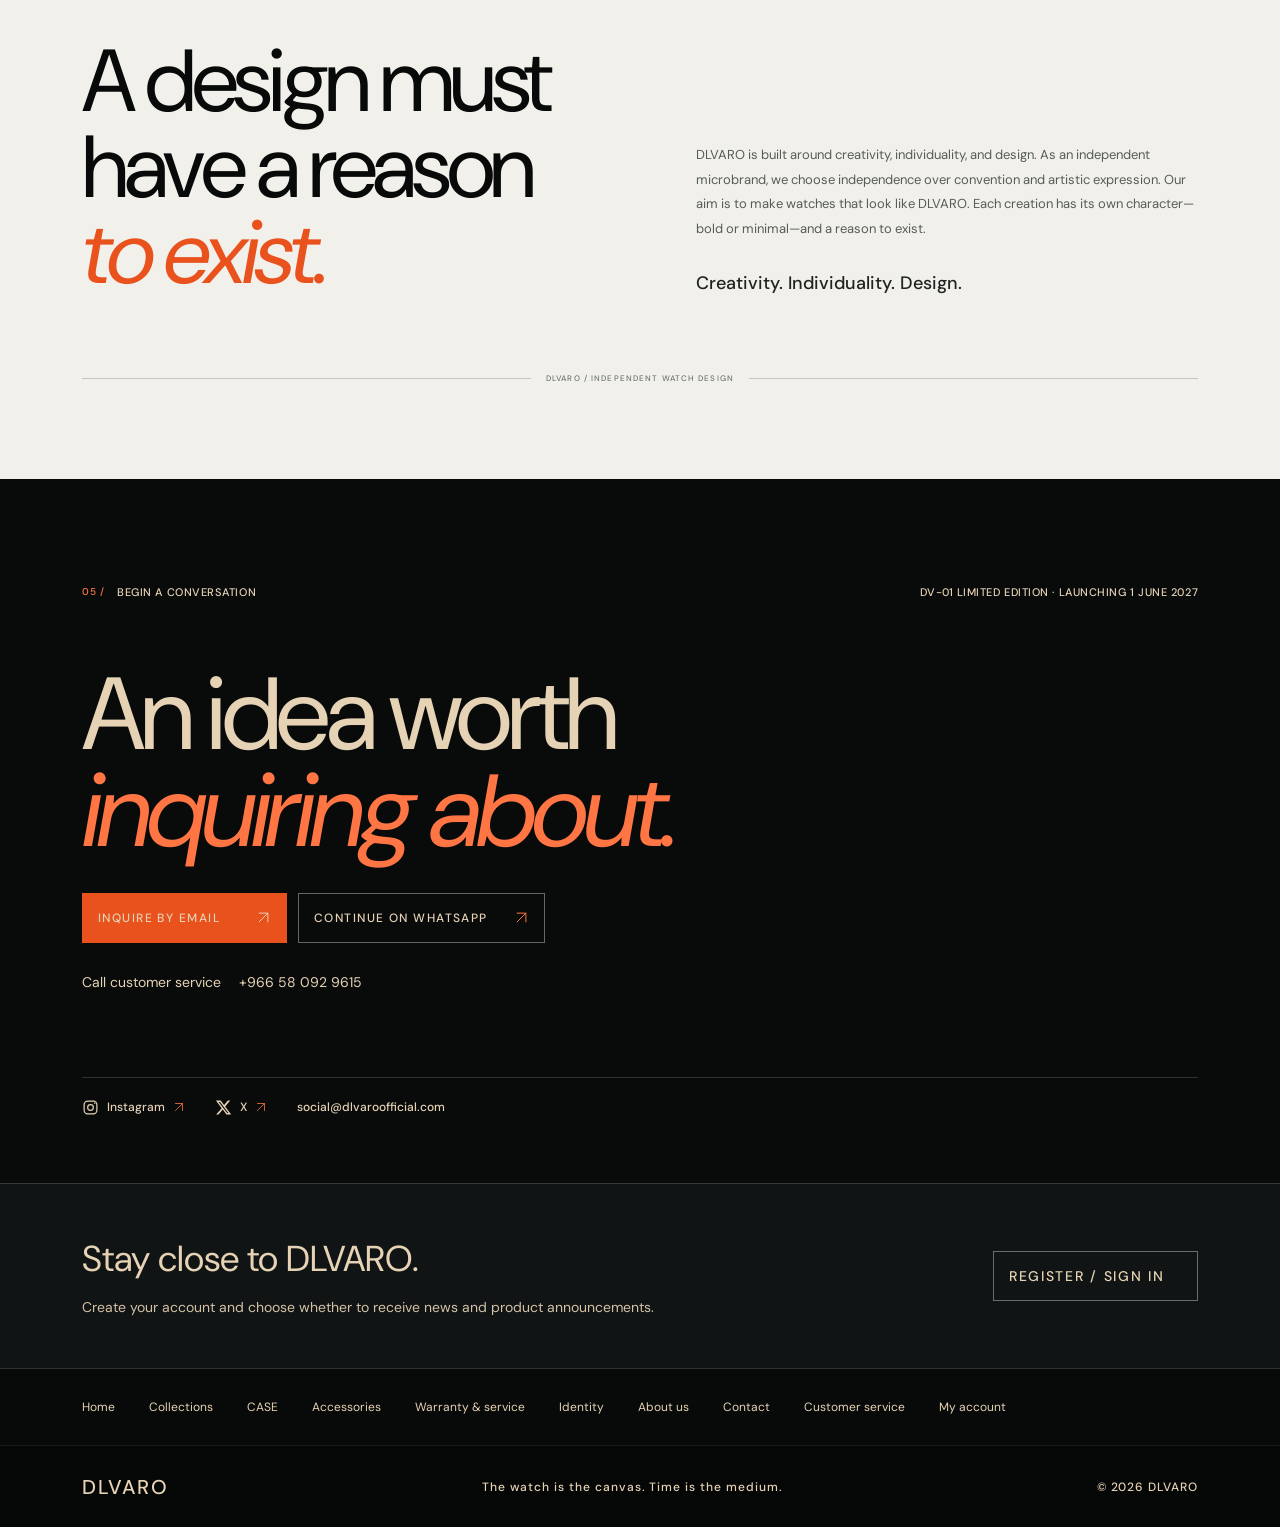
==== commit d0127c0c: "Match DLVARO wordmark to emblem silver without changing typography" ====
--- a/index.html
+++ b/index.html
@@ -14,7 +14,7 @@
   <link rel="preconnect" href="https://fonts.googleapis.com">
   <link rel="preconnect" href="https://fonts.gstatic.com" crossorigin>
   <link href="https://fonts.googleapis.com/css2?family=Cormorant+Garamond:wght@400;500;600&family=DM+Sans:wght@400;500;600&family=Noto+Naskh+Arabic:wght@400;500;600&family=Noto+Sans+Arabic:wght@400;500;600&display=swap" rel="stylesheet">
-  <link rel="stylesheet" href="styles.css?v=wordmark-even-silver-20261127">
+  <link rel="stylesheet" href="styles.css?v=wordmark-logo-silver-20261127">
   <script src="image-quality.js?v=original-emblem-20261121" defer></script>
   <script src="app.js?v=accessories-four-20261121" defer></script>
   <link rel="stylesheet" href="currency.css?v=symbols-1">
--- a/styles.css
+++ b/styles.css
@@ -948,11 +948,6 @@
 }
 .manifesto-stamp { opacity:1; mix-blend-mode:normal; }
 .orbit-core { mix-blend-mode:normal; }
-.brand-wordmark { color:#ededed; background:none; filter:none; text-shadow:none; }
-
-@supports ((background-clip:text) or (-webkit-background-clip:text)) {
- .brand-wordmark {
-  background:linear-gradient(180deg,#ffffff 0%,#b0b5ba 20%,#f8fafb 30%,#62686e 44%,#e8ecef 57%,#92999f 74%,#ffffff 100%);
-  background-clip:text; -webkit-background-clip:text; color:transparent;
- }
-}
+.brand-wordmark { color:#d9d9d9; background:none; filter:none; text-shadow:none; }
+
+
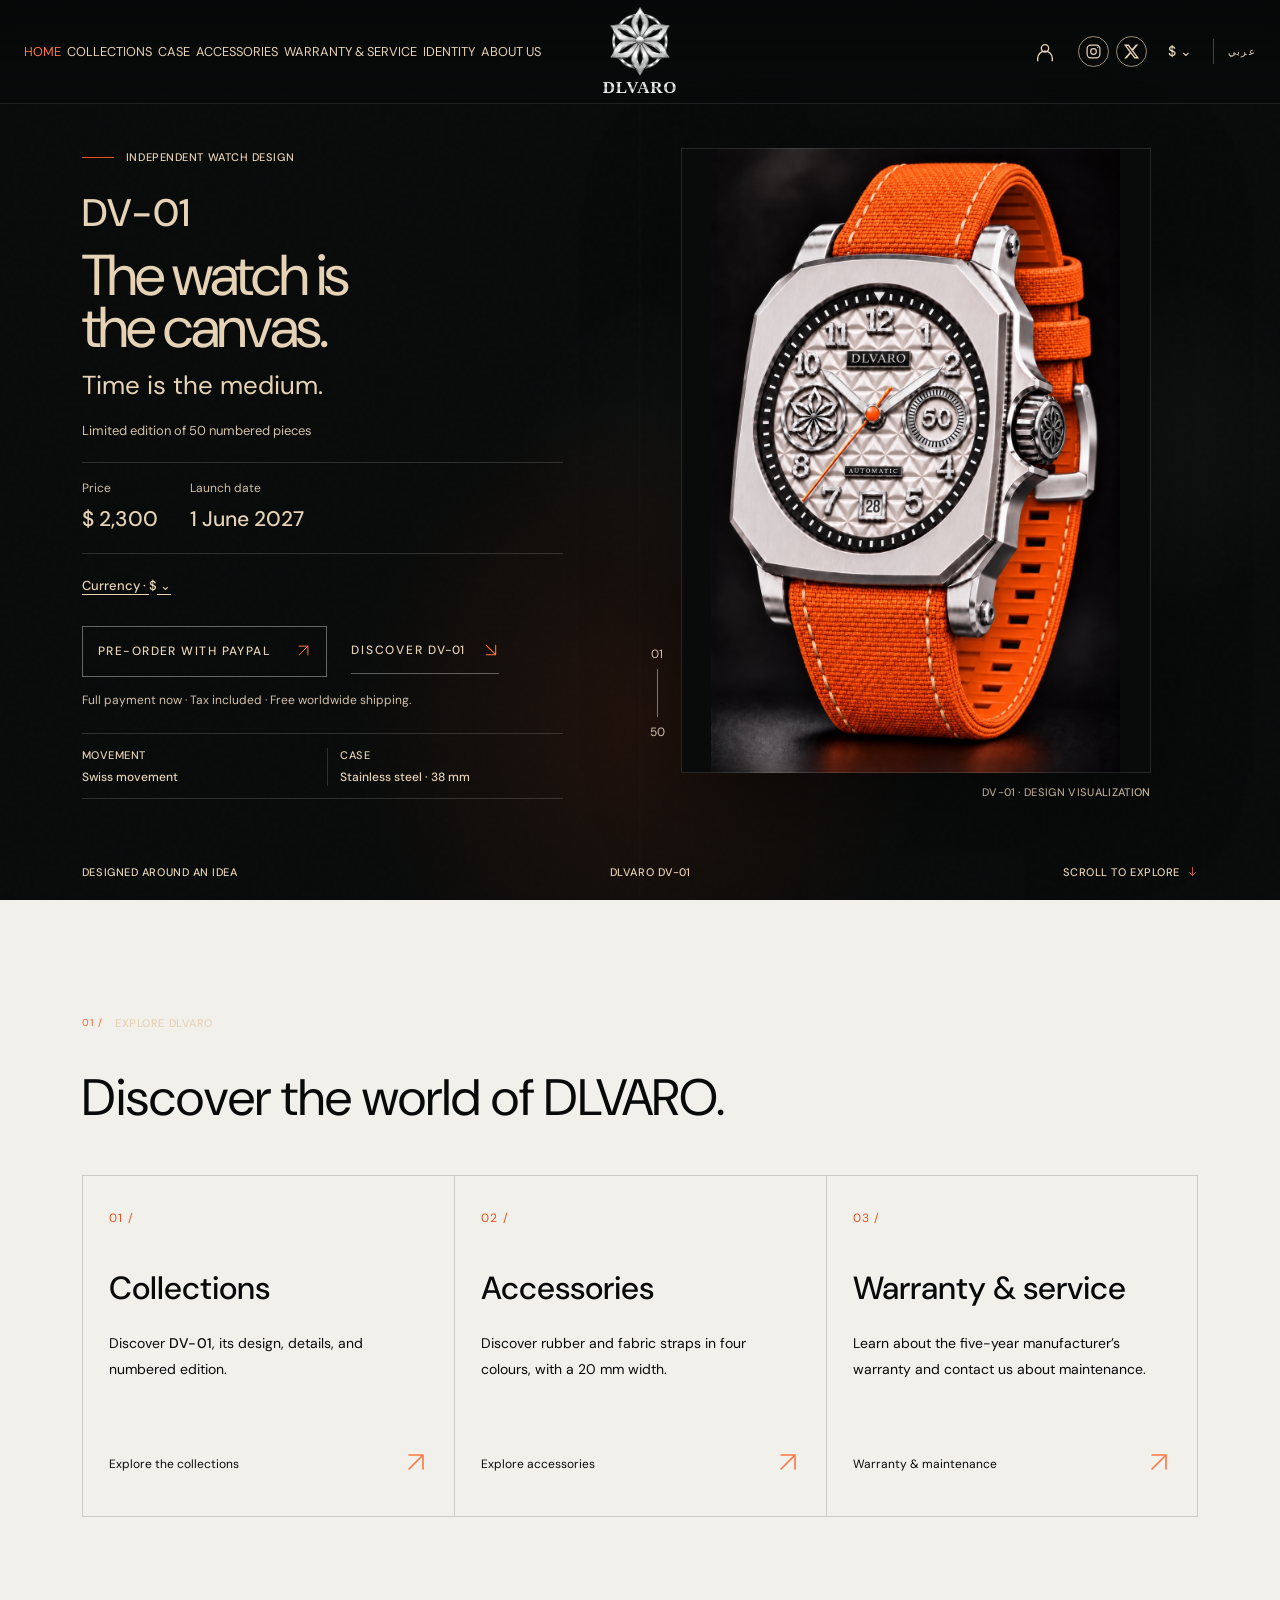
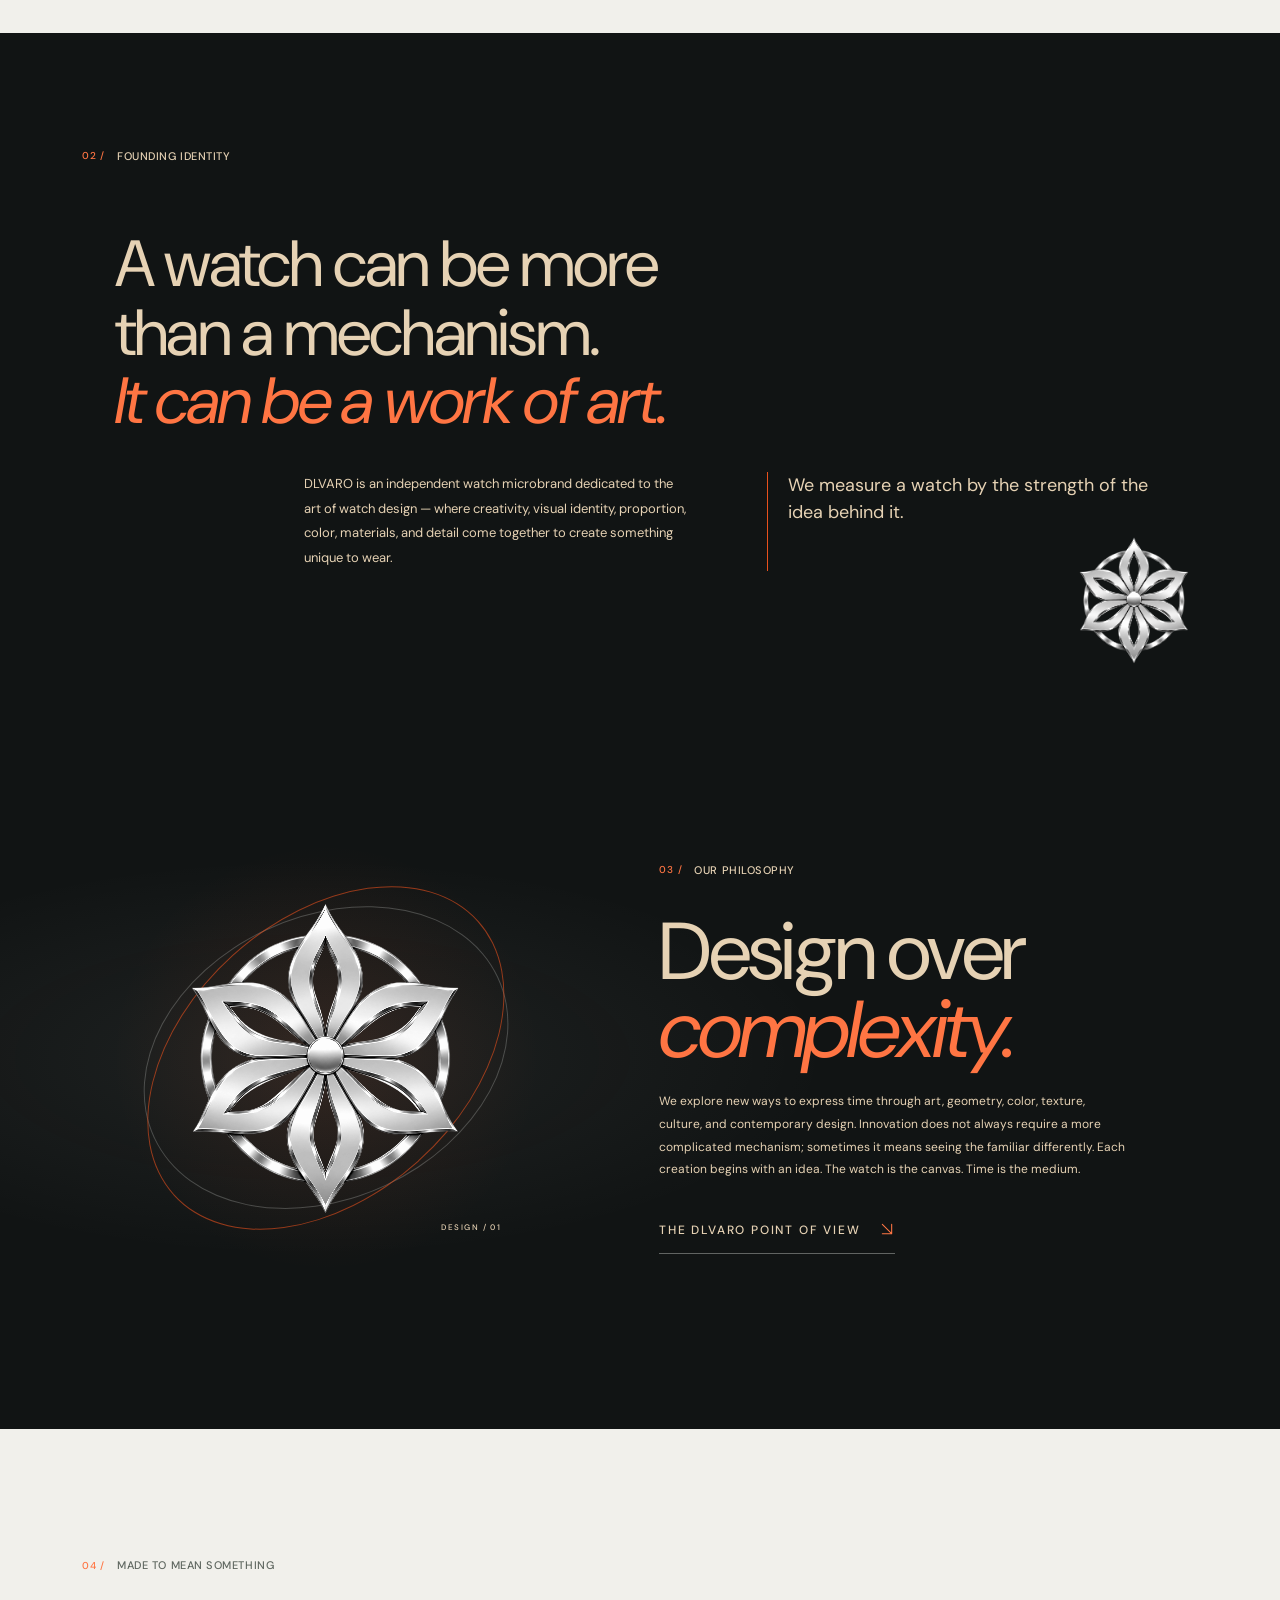
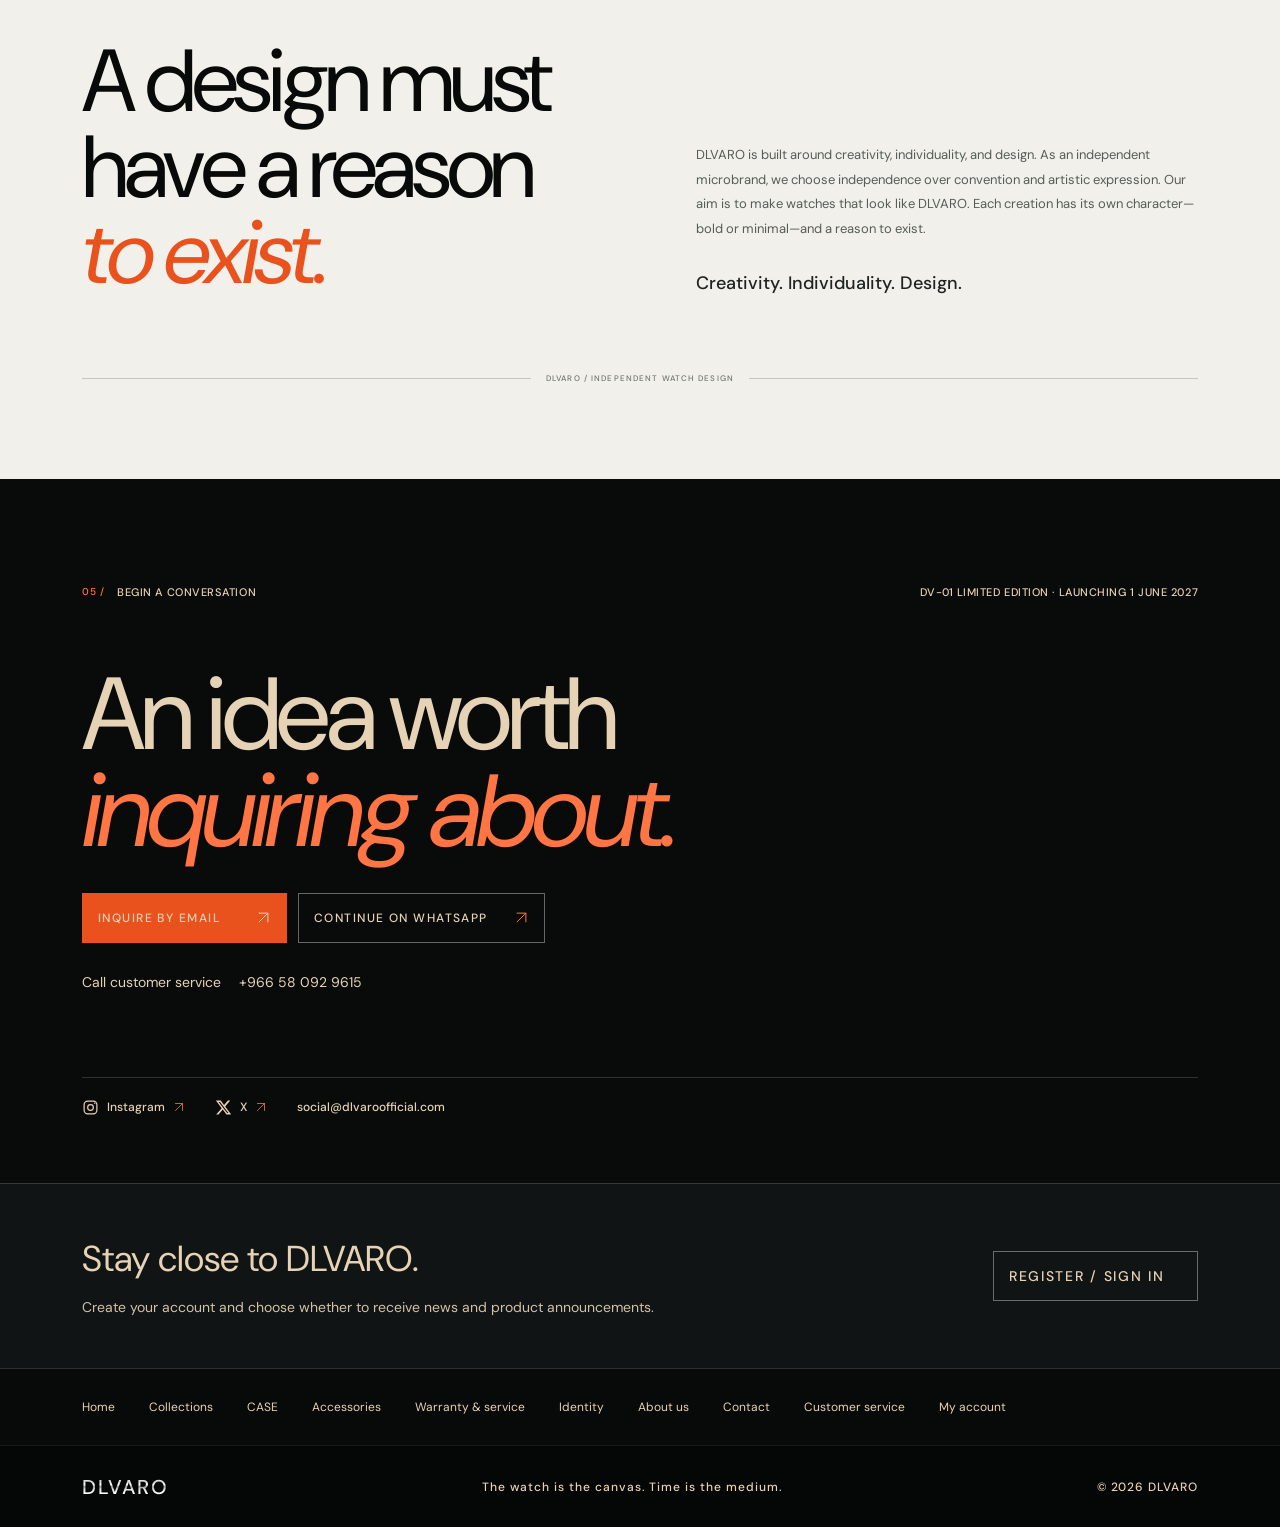
==== commit 083f778c: "Apply balanced polished silver to DLVARO wordmarks with transparent backgrounds" ====
--- a/index.html
+++ b/index.html
@@ -14,7 +14,7 @@
   <link rel="preconnect" href="https://fonts.googleapis.com">
   <link rel="preconnect" href="https://fonts.gstatic.com" crossorigin>
   <link href="https://fonts.googleapis.com/css2?family=Cormorant+Garamond:wght@400;500;600&family=DM+Sans:wght@400;500;600&family=Noto+Naskh+Arabic:wght@400;500;600&family=Noto+Sans+Arabic:wght@400;500;600&display=swap" rel="stylesheet">
-  <link rel="stylesheet" href="styles.css?v=wordmark-logo-silver-20261127">
+  <link rel="stylesheet" href="styles.css?v=wordmark-polished-20261127">
   <script src="image-quality.js?v=original-emblem-20261121" defer></script>
   <script src="app.js?v=accessories-four-20261121" defer></script>
   <link rel="stylesheet" href="currency.css?v=symbols-1">
--- a/styles.css
+++ b/styles.css
@@ -948,6 +948,15 @@
 }
 .manifesto-stamp { opacity:1; mix-blend-mode:normal; }
 .orbit-core { mix-blend-mode:normal; }
-.brand-wordmark { color:#d9d9d9; background:none; filter:none; text-shadow:none; }
-
-
+.brand-wordmark, .site-footer .footer-brand { color:#dedede; background:none; filter:none; text-shadow:none; }
+/* A shared vertical silver reflection gives every letter the same finish. */
+@supports ((background-clip:text) or (-webkit-background-clip:text)) {
+ .brand-wordmark, .site-footer .footer-brand {
+  background-image:linear-gradient(180deg,#ffffff 0%,#d4d4d4 24%,#ffffff 38%,#999999 49%,#dcdcdc 60%,#ffffff 82%,#bcbcbc 100%);
+  background-clip:text;
+  -webkit-background-clip:text;
+  color:transparent;
+ }
+}
+
+
